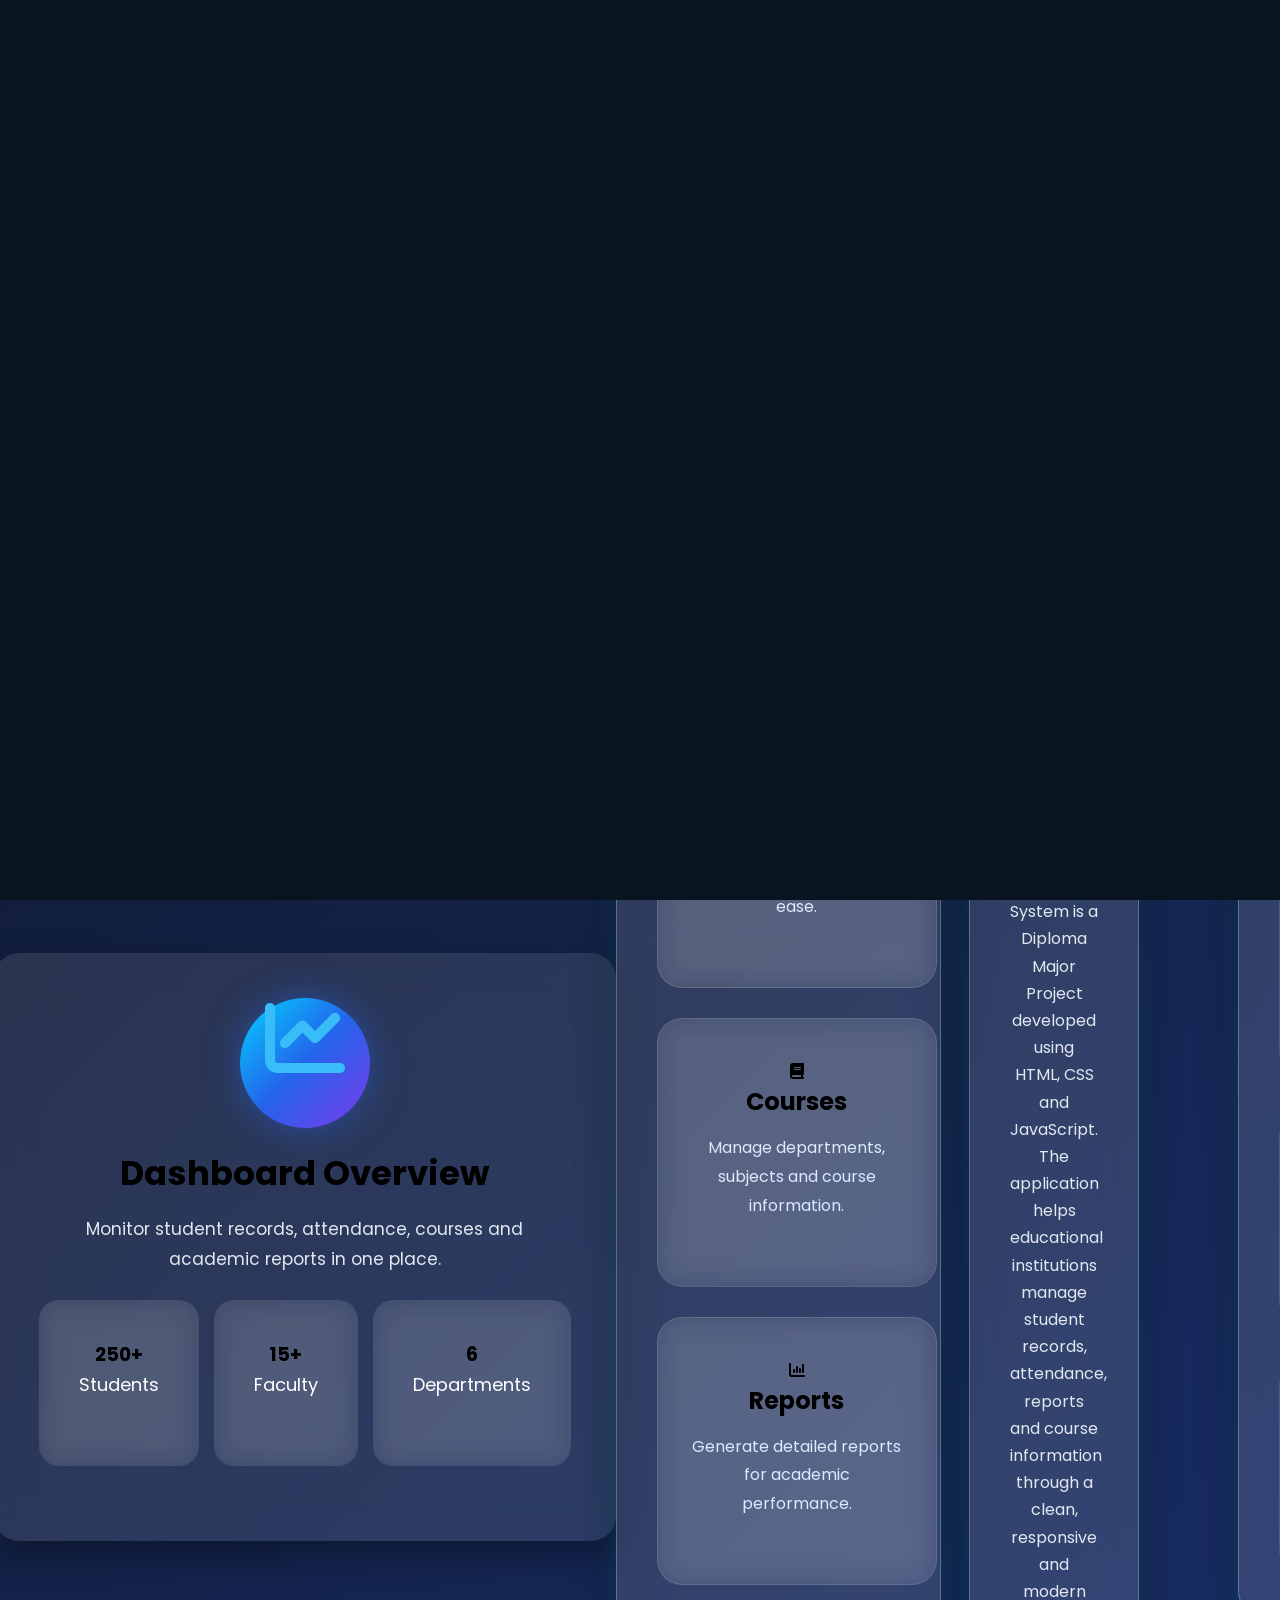
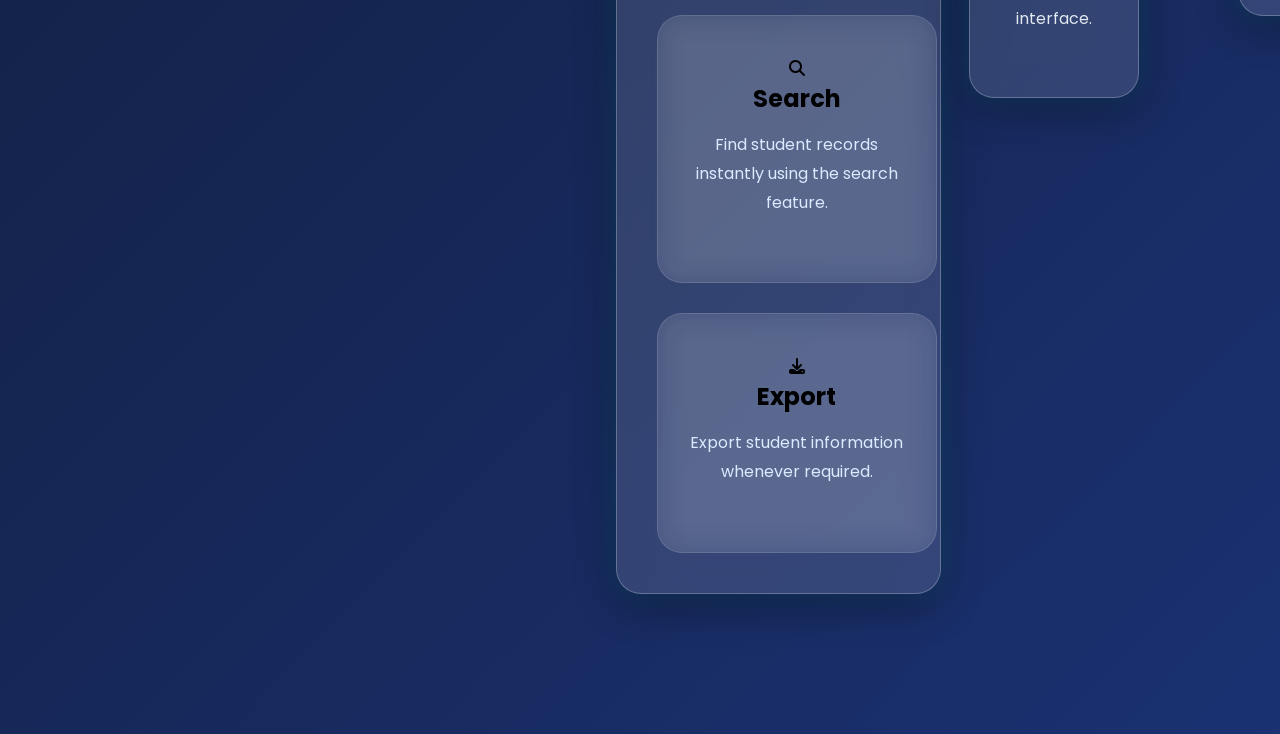
==== index.html @ 8f37cbb7 "Update index.html" ====
<!DOCTYPE html>
<html lang="en">

<head>
    <!-- ================= META ================= -->
    <meta charset="UTF-8">
    <meta name="viewport" content="width=device-width, initial-scale=1.0">

    <title>Student Management System</title>

    <meta name="description"
        content="Modern Student Management System developed for Diploma Major Project.">

    <meta name="keywords"
        content="Student Management System, HTML, CSS, JavaScript">

    <meta name="author"
        content="Project Team">

    <!-- ================= CSS ================= -->
    <link rel="stylesheet" href="css/style.css">
    <link rel="stylesheet" href="css/animations.css">
    <link rel="stylesheet" href="css/responsive.css">

    <!-- ================= GOOGLE FONT ================= -->
    <link rel="preconnect" href="https://fonts.googleapis.com">
    <link rel="preconnect" href="https://fonts.gstatic.com" crossorigin>

    <link href="https://fonts.googleapis.com/css2?family=Poppins:wght@300;400;500;600;700;800&display=swap"
        rel="stylesheet">

    <!-- ================= FONT AWESOME ================= -->
    <link rel="stylesheet"
        href="https://cdnjs.cloudflare.com/ajax/libs/font-awesome/6.6.0/css/all.min.css">
</head>

<body>

    <!-- ================= LOADER ================= -->

    <div class="loader-wrapper">
        <div class="loader"></div>
    </div>

    <!-- ================= HEADER ================= -->

    <header>

        <nav class="navbar">

            <a href="index.html" class="logo">

                <i class="fa-solid fa-graduation-cap"></i>

                <span>StudentMS</span>

            </a>

            <ul class="nav-links">

                <li><a href="#" class="active">Home</a></li>

                <li><a href="#features">Features</a></li>

                <li><a href="#about">About</a></li>

                <li><a href="#team">Team</a></li>

                <li><a href="#contact">Contact</a></li>

            </ul>

            <a href="login.html" class="login-btn">

                <i class="fa-solid fa-right-to-bracket"></i>

                Login

            </a>

        </nav>

    </header>

    <!-- ================= HERO SECTION ================= -->

    <section class="hero">

        <div class="hero-left">

            <span class="badge">

                <i class="fa-solid fa-award"></i>

                Diploma Major Project 2026

            </span>

            <h1>

                Student

                <span>Management</span>

                System

            </h1>

            <p>

                A modern web-based Student Management System developed using
                HTML, CSS and JavaScript. Manage student records,
                attendance, reports, departments and academic data
                through a clean, secure and user-friendly interface.

            </p>

            <div class="hero-buttons">

                <a href="login.html" class="primary-btn">

                    <i class="fa-solid fa-right-to-bracket"></i>

                    Login

                </a>

                <a href="#features" class="secondary-btn">

                    <i class="fa-solid fa-circle-info"></i>

                    Explore

                </a>

            </div>

        </div>

        <div class="hero-right">

            <div class="hero-card">

                <i class="fa-solid fa-chart-line hero-icon"></i>

                <h2>Dashboard Overview</h2>

                <p>

                    Monitor student records, attendance,
                    courses and academic reports in one place.

                </p>

                <div class="stats">

                    <div class="stat-box">

                        <h3>250+</h3>

                        <p>Students</p>

                    </div>

                    <div class="stat-box">

                        <h3>15+</h3>

                        <p>Faculty</p>

                    </div>

                    <div class="stat-box">

                        <h3>6</h3>

                        <p>Departments</p>

                    </div>

                </div>

            </div>

        </div>

    </section>

    <!-- ================= FEATURES ================= -->

    <section id="features" class="features">

        <div class="container">

            <h2 class="section-title">Our Features</h2>

            <p class="section-subtitle">
                Everything you need to efficiently manage students and academic records.
            </p>

            <div class="feature-grid">

                <div class="feature-card">
                    <i class="fa-solid fa-user-graduate"></i>
                    <h3>Student Records</h3>
                    <p>
                        Add, edit, delete and organize student information quickly and securely.
                    </p>
                </div>

                <div class="feature-card">
                    <i class="fa-solid fa-calendar-check"></i>
                    <h3>Attendance</h3>
                    <p>
                        Record and monitor daily student attendance with ease.
                    </p>
                </div>

                <div class="feature-card">
                    <i class="fa-solid fa-book"></i>
                    <h3>Courses</h3>
                    <p>
                        Manage departments, subjects and course information.
                    </p>
                </div>

                <div class="feature-card">
                    <i class="fa-solid fa-chart-column"></i>
                    <h3>Reports</h3>
                    <p>
                        Generate detailed reports for academic performance.
                    </p>
                </div>

                <div class="feature-card">
                    <i class="fa-solid fa-magnifying-glass"></i>
                    <h3>Search</h3>
                    <p>
                        Find student records instantly using the search feature.
                    </p>
                </div>

                <div class="feature-card">
                    <i class="fa-solid fa-download"></i>
                    <h3>Export</h3>
                    <p>
                        Export student information whenever required.
                    </p>
                </div>

            </div>

        </div>

    </section>

    <!-- ================= ABOUT ================= -->

    <section id="about" class="about">

        <div class="container">

            <h2 class="section-title">About Project</h2>

            <p>

                The Student Management System is a Diploma Major Project
                developed using HTML, CSS and JavaScript.

                The application helps educational institutions manage student
                records, attendance, reports and course information through a
                clean, responsive and modern interface.

            </p>

        </div>

    </section>

    <!-- ================= TEAM ================= -->

    <section id="team" class="team">

        <div class="container">

            <h2 class="section-title">Project Team</h2>

            <div class="team-grid">

                <div class="team-card">

                    <i class="fa-solid fa-user"></i>

                    <h3>Member 1</h3>

                    <p>Frontend Developer</p>

                </div>

                <div class="team-card">

                    <i class="fa-solid fa-user"></i>

                    <h3>Member 2</h3>

                    <p>Backend Developer</p>

                </div>

                <div class="team-card">

                    <i class="fa-solid fa-user"></i>

                    <h3>Member 3</h3>

                    <p>UI / Integration</p>

                </div>

            </div>

        </div>

    </section>

    <!-- ================= FOOTER ================= -->

    <footer id="contact">

        <div class="footer-content">

            <h2>

                <i class="fa-solid fa-graduation-cap"></i>

                Student Management System

            </h2>

            <p>

                Designed for Diploma Major Project using HTML, CSS and JavaScript.

            </p>

            <div class="footer-links">

                <a href="#">Home</a>

                <a href="#features">Features</a>

                <a href="#about">About</a>

                <a href="#team">Team</a>

                <a href="login.html">Login</a>

            </div>

            <div class="social-icons">

                <a href="#"><i class="fab fa-facebook-f"></i></a>

                <a href="#"><i class="fab fa-instagram"></i></a>

                <a href="#"><i class="fab fa-linkedin-in"></i></a>

                <a href="#"><i class="fab fa-github"></i></a>

            </div>

            <p class="copyright">

                © 2026 Student Management System | All Rights Reserved

            </p>

        </div>

    </footer>

    <!-- ================= SCROLL TO TOP ================= -->

    <button id="scrollTop" class="scroll-top">

        <i class="fa-solid fa-arrow-up"></i>

    </button>

    <!-- ================= JAVASCRIPT ================= -->

    <script src="js/main.js"></script>

</body>

</html>
---- css/style.css ----
/* Google Font */
@import url('https://fonts.googleapis.com/css2?family=Poppins:wght@300;400;500;600;700&display=swap');

*{
    margin:0;
    padding:0;
    box-sizing:border-box;
    font-family:'Poppins',sans-serif;
}

body{
    display:flex;
    justify-content:center;
    align-items:center;
    min-height:100vh;
    padding:20px;
    background:linear-gradient(135deg,#0f172a,#1e3a8a,#312e81,#0f766e);
    background-size:400% 400%;
    animation:bgMove 15s ease infinite;
}

.container{
    width:100%;
    max-width:520px;
    padding:40px;
    border-radius:25px;

    background:rgba(255,255,255,0.12);
    backdrop-filter:blur(18px);
    -webkit-backdrop-filter:blur(18px);

    border:1px solid rgba(255,255,255,0.25);

    box-shadow:
    0 10px 40px rgba(0,0,0,.4),
    0 0 25px rgba(0,255,255,.15);

    animation:fadeUp .8s ease;
}

h1{
    font-size:38px;
    text-align:center;
    margin-bottom:15px;
    color:white;
    font-weight:700;
    letter-spacing:1px;
}

p{
    text-align:center;
    color:#e2e8f0;
    margin-bottom:25px;
    line-height:1.7;
}

label{
    display:block;
    margin-bottom:8px;
    color:white;
    font-weight:600;
}

input{
    width:100%;
    padding:14px 16px;
    border:none;
    outline:none;
    border-radius:12px;
    margin-bottom:20px;
    background:rgba(255,255,255,.15);
    color:white;
    font-size:16px;
    transition:.3s;
}

input::placeholder{
    color:#d1d5db;
}

input:focus{
    background:rgba(255,255,255,.22);
    box-shadow:0 0 15px #38bdf8;
}

button{
    width:100%;
    padding:15px;
    border:none;
    border-radius:12px;
    cursor:pointer;
    font-size:18px;
    font-weight:600;

    color:white;

    background:linear-gradient(135deg,#06b6d4,#3b82f6,#8b5cf6);

    transition:.35s;
}

button:hover{
    transform:translateY(-4px) scale(1.02);
    box-shadow:
    0 12px 30px rgba(59,130,246,.45),
    0 0 20px #60a5fa;
}

button:active{
    transform:scale(.97);
}

@keyframes fadeUp{
    from{
        opacity:0;
        transform:translateY(30px);
    }
    to{
        opacity:1;
        transform:translateY(0);
    }
}

@keyframes bgMove{
    0%{
        background-position:0% 50%;
    }
    50%{
        background-position:100% 50%;
    }
    100%{
        background-position:0% 50%;
    }
}

@media(max-width:600px){

.container{
    padding:30px;
}

h1{
    font-size:30px;
}

button{
    font-size:16px;
}

}



.profile-card{
    text-align:center;
}

.profile-image{
    width:120px;
    height:120px;
    margin:auto;
    border-radius:50%;
    display:flex;
    justify-content:center;
    align-items:center;
    background:linear-gradient(135deg,#00c6ff,#0072ff);
    font-size:55px;
    color:white;
    margin-bottom:25px;
    box-shadow:0 0 35px rgba(0,114,255,.4);
}

.info-box{
    margin-top:20px;
}

.info{
    display:flex;
    justify-content:space-between;
    align-items:center;
    padding:18px;
    margin:15px 0;
    border-radius:15px;
    background:rgba(255,255,255,.12);
    backdrop-filter:blur(10px);
}

.info i{
    color:#38bdf8;
    font-size:20px;
}

.info span{
    flex:1;
    text-align:left;
    margin-left:15px;
    color:white;
}

.info strong{
    color:#ffffff;
}





.login-logo{
    width:110px;
    height:110px;
    margin:auto;
    margin-bottom:25px;
    border-radius:50%;
    display:flex;
    justify-content:center;
    align-items:center;
    background:linear-gradient(135deg,#06b6d4,#2563eb,#7c3aed);
    color:white;
    font-size:50px;
    box-shadow:0 0 30px rgba(37,99,235,.5);
    animation:float 3s ease-in-out infinite;
}

.subtitle{
    color:#dbeafe;
    text-align:center;
    margin-bottom:30px;
    font-size:17px;
}

label i{
    color:#38bdf8;
    margin-right:8px;
}

@keyframes float{

0%{
transform:translateY(0px);
}

50%{
transform:translateY(-10px);
}

100%{
transform:translateY(0px);
}

}





.form-card{
animation:fadeUp .8s ease;
}

.student-icon{
width:110px;
height:110px;
margin:auto;
margin-bottom:20px;
border-radius:50%;
display:flex;
justify-content:center;
align-items:center;
font-size:50px;
color:white;
background:linear-gradient(135deg,#10b981,#3b82f6,#8b5cf6);
box-shadow:0 0 30px rgba(16,185,129,.45);
animation:float 3s ease-in-out infinite;
}

.form-card label{
display:block;
margin-top:15px;
margin-bottom:8px;
font-weight:600;
color:white;
}

.form-card label i{
color:#38bdf8;
margin-right:8px;
}

.form-card button{
margin-top:20px;
}

.form-card input{
margin-bottom:10px;
}





.hero{
text-align:center;
animation:fadeUp .8s ease;
}

.hero-icon{
width:130px;
height:130px;
margin:auto;
margin-bottom:25px;
border-radius:50%;
display:flex;
justify-content:center;
align-items:center;
font-size:60px;
color:white;
background:linear-gradient(135deg,#00d4ff,#2563eb,#7c3aed);
box-shadow:0 0 35px rgba(37,99,235,.5);
animation:float 3s ease-in-out infinite;
}

.subtitle{
font-size:20px;
color:#cbd5e1;
margin-bottom:15px;
font-weight:600;
}

.description{
color:#e2e8f0;
line-height:1.8;
margin-bottom:30px;
}

.stats{
display:grid;
grid-template-columns:repeat(3,1fr);
gap:15px;
margin-bottom:30px;
}

.card{
background:rgba(255,255,255,.12);
backdrop-filter:blur(12px);
border-radius:18px;
padding:20px;
transition:.4s;
}

.card:hover{
transform:translateY(-8px);
box-shadow:0 10px 25px rgba(0,0,0,.35);
}

.card h2{
color:#38bdf8;
font-size:30px;
margin-bottom:10px;
}

.card p{
color:white;
font-size:15px;
margin:0;
}

.start-btn{
width:100%;
font-size:20px;
padding:16px;
}

@media(max-width:650px){

.stats{
grid-template-columns:1fr;
}

}




.dashboard-header{
text-align:center;
margin-bottom:30px;
}

.dashboard-icon{
width:110px;
height:110px;
margin:auto;
border-radius:50%;
display:flex;
justify-content:center;
align-items:center;
font-size:50px;
color:white;
background:linear-gradient(135deg,#0ea5e9,#2563eb,#8b5cf6);
box-shadow:0 0 30px rgba(37,99,235,.5);
animation:float 3s ease-in-out infinite;
margin-bottom:20px;
}

.action-bar{
display:flex;
flex-wrap:wrap;
gap:15px;
justify-content:center;
margin-bottom:30px;
}

.action-bar input{
flex:1;
min-width:220px;
}

.table-card{
overflow:auto;
border-radius:20px;
background:rgba(255,255,255,.12);
backdrop-filter:blur(15px);
padding:20px;
}

table{
width:100%;
border-collapse:collapse;
color:white;
}

th{
background:rgba(255,255,255,.15);
padding:18px;
font-size:18px;
}

td{
padding:15px;
text-align:center;
border-bottom:1px solid rgba(255,255,255,.15);
}

tr:hover{
background:rgba(255,255,255,.08);
transition:.3s;
}

.action-bar button{
min-width:160px;
}

.action-bar a{
text-decoration:none;
}

@media(max-width:700px){

.action-bar{
flex-direction:column;
}

.action-bar button{
width:100%;
}

}

/* ===========================================================
   PREMIUM LANDING PAGE
   =========================================================== */

header{
position:fixed;
top:20px;
left:0;
width:100%;
z-index:1000;
}

.navbar{

width:90%;
max-width:1400px;

margin:auto;

display:flex;

justify-content:space-between;

align-items:center;

padding:18px 35px;

background:rgba(255,255,255,.08);

backdrop-filter:blur(18px);

border-radius:20px;

border:1px solid rgba(255,255,255,.15);

box-shadow:0 15px 35px rgba(0,0,0,.30);

}

.logo{

display:flex;

align-items:center;

gap:12px;

font-size:28px;

font-weight:700;

color:white;

}

.logo i{

color:#38bdf8;

font-size:34px;

}

.nav-links{

display:flex;

gap:35px;

}

.nav-links a{

font-size:17px;

font-weight:500;

transition:.3s;

color:#e2e8f0;

}

.nav-links a:hover{

color:#38bdf8;

}

.login-btn{

padding:13px 28px;

border-radius:12px;

background:linear-gradient(135deg,#2563eb,#06b6d4);

font-weight:600;

color:white;

transition:.35s;

}

.login-btn:hover{

transform:translateY(-4px);

box-shadow:0 10px 30px rgba(37,99,235,.45);

}

.hero{

width:90%;

max-width:1400px;

margin:auto;

padding-top:160px;

display:grid;

grid-template-columns:1fr 1fr;

gap:60px;

align-items:center;

min-height:100vh;

text-align:left;

}

.hero-left h1{

font-size:72px;

line-height:1.1;

margin:25px 0;

}

.hero-left span{

color:#38bdf8;

}

.hero-left p{

font-size:18px;

line-height:1.8;

margin-bottom:30px;

color:#dbeafe;

}

.badge{

display:inline-flex;

align-items:center;

gap:10px;

padding:12px 22px;

border-radius:50px;

background:rgba(255,255,255,.12);

color:#38bdf8;

margin-bottom:20px;

}

.hero-buttons{

display:flex;

gap:20px;

margin-top:30px;

}

.primary-btn{

padding:15px 35px;

border-radius:14px;

background:linear-gradient(135deg,#2563eb,#06b6d4);

color:white;

font-weight:600;

transition:.35s;

}

.primary-btn:hover{

transform:translateY(-5px);

box-shadow:0 15px 35px rgba(37,99,235,.45);

}

.secondary-btn{

padding:15px 35px;

border-radius:14px;

border:2px solid rgba(255,255,255,.25);

color:white;

transition:.35s;

}

.secondary-btn:hover{

background:rgba(255,255,255,.12);

}

.hero-card{

padding:45px;

border-radius:25px;

background:rgba(255,255,255,.10);

backdrop-filter:blur(18px);

text-align:center;

box-shadow:0 15px 35px rgba(0,0,0,.35);

}

.hero-card i{

font-size:80px;

margin-bottom:20px;

color:#38bdf8;

}

.hero-card h2{

font-size:34px;

margin-bottom:15px;

}

.hero-card p{

font-size:17px;

line-height:1.8;

}

/*==================================================
                FEATURES SECTION
==================================================*/

.features{

    width:90%;
    max-width:1400px;
    margin:120px auto;

}

.section-title{

    text-align:center;
    margin-bottom:70px;

}

.section-title h2{

    font-size:48px;
    color:#ffffff;
    margin-bottom:15px;

}

.section-title p{

    color:#cbd5e1;
    font-size:18px;

}

.feature-grid{

    display:grid;
    grid-template-columns:repeat(auto-fit,minmax(280px,1fr));
    gap:30px;

}

.feature-card{

    background:rgba(255,255,255,.08);

    backdrop-filter:blur(15px);

    border:1px solid rgba(255,255,255,.12);

    border-radius:25px;

    padding:40px 30px;

    text-align:center;

    transition:.4s;

}

.feature-card:hover{

    transform:translateY(-12px);

    box-shadow:0 20px 45px rgba(0,0,0,.35);

}

.feature-icon{

    width:90px;
    height:90px;

    margin:auto;

    border-radius:50%;

    display:flex;

    justify-content:center;

    align-items:center;

    font-size:35px;

    color:white;

    background:linear-gradient(135deg,#2563eb,#06b6d4);

    margin-bottom:25px;

}

.feature-card h3{

    font-size:24px;

    margin-bottom:15px;

}

.feature-card p{

    color:#dbeafe;

    line-height:1.8;

}

/*==================================================
                STATISTICS
==================================================*/

.statistics{

    width:90%;
    max-width:1300px;

    margin:120px auto;

    display:grid;

    grid-template-columns:repeat(4,1fr);

    gap:30px;

}

.stat-box{

    background:rgba(255,255,255,.08);

    backdrop-filter:blur(15px);

    border-radius:20px;

    padding:40px;

    text-align:center;

    transition:.35s;

}

.stat-box:hover{

    transform:translateY(-8px);

}

.stat-box h2{

    font-size:52px;

    color:#38bdf8;

    margin-bottom:10px;

}

.stat-box p{

    font-size:18px;

    color:white;

}

/*==================================================
                    ABOUT
==================================================*/

.about{

    width:90%;
    max-width:1400px;

    margin:120px auto;

    display:grid;

    grid-template-columns:1fr 1fr;

    gap:70px;

    align-items:center;

}

.about img{

    width:100%;

    border-radius:25px;

    box-shadow:0 20px 45px rgba(0,0,0,.35);

}

.about-right h2{

    font-size:48px;

    margin-bottom:20px;

}

.about-right span{

    color:#38bdf8;

}

.about-right p{

    line-height:2;

    margin-bottom:35px;

}

.about-list{

    display:grid;

    grid-template-columns:repeat(2,1fr);

    gap:20px;

}

.about-list div{

    background:rgba(255,255,255,.08);

    padding:18px;

    border-radius:15px;

}

.about-list i{

    color:#38bdf8;

    margin-right:10px;

}

/*==================================================
                TECHNOLOGY SECTION
==================================================*/

.technology{

    width:90%;
    max-width:1400px;
    margin:120px auto;

}

.technology-grid{

    display:grid;
    grid-template-columns:repeat(auto-fit,minmax(250px,1fr));
    gap:30px;

}

.tech-card{

    padding:40px 30px;

    text-align:center;

    border-radius:25px;

    background:rgba(255,255,255,.08);

    backdrop-filter:blur(18px);

    border:1px solid rgba(255,255,255,.12);

    transition:.4s;

}

.tech-card:hover{

    transform:translateY(-10px);

    box-shadow:0 20px 40px rgba(0,0,0,.35);

}

.tech-card i{

    font-size:60px;

    color:#38bdf8;

    margin-bottom:25px;

}

.tech-card h3{

    font-size:26px;

    margin-bottom:15px;

}

.tech-card p{

    color:#dbeafe;

}

/*==================================================
                TEAM SECTION
==================================================*/

.team{

    width:90%;

    max-width:1400px;

    margin:120px auto;

}

.team-grid{

    display:grid;

    grid-template-columns:repeat(auto-fit,minmax(300px,1fr));

    gap:35px;

}

.team-card{

    padding:40px;

    text-align:center;

    border-radius:25px;

    background:rgba(255,255,255,.08);

    backdrop-filter:blur(18px);

    transition:.4s;

}

.team-card:hover{

    transform:translateY(-12px);

    box-shadow:0 20px 40px rgba(0,0,0,.35);

}

.member-image{

    width:120px;

    height:120px;

    margin:auto;

    margin-bottom:25px;

    border-radius:50%;

    display:flex;

    justify-content:center;

    align-items:center;

    font-size:50px;

    color:white;

    background:linear-gradient(135deg,#2563eb,#06b6d4);

}

.team-card h3{

    font-size:28px;

    margin-bottom:10px;

}

.team-card h4{

    color:#38bdf8;

    margin-bottom:20px;

}

.team-card p{

    line-height:2;

}

/*==================================================
                PROJECT INFO
==================================================*/

.project-info{

    width:90%;

    max-width:1400px;

    margin:120px auto;

}

.project-card{

    display:grid;

    grid-template-columns:repeat(4,1fr);

    gap:30px;

}

.project-card div{

    background:rgba(255,255,255,.08);

    backdrop-filter:blur(18px);

    border-radius:20px;

    padding:35px;

    text-align:center;

    transition:.35s;

}

.project-card div:hover{

    transform:translateY(-8px);

}

.project-card i{

    font-size:45px;

    color:#38bdf8;

    margin-bottom:20px;

}

.project-card h3{

    font-size:22px;

}

/*==================================================
                FAQ
==================================================*/

.faq{

    width:90%;

    max-width:1400px;

    margin:120px auto;

}

.faq-container{

    display:grid;

    gap:25px;

}

.faq-card{

    display:flex;

    gap:25px;

    align-items:flex-start;

    padding:30px;

    border-radius:20px;

    background:rgba(255,255,255,.08);

    backdrop-filter:blur(18px);

}

.faq-card i{

    font-size:30px;

    color:#38bdf8;

    margin-top:5px;

}

.faq-card h3{

    margin-bottom:10px;

}

.faq-card p{

    text-align:left;

    margin:0;

}

/*==================================================
                CONTACT SECTION
==================================================*/

.contact{

    width:90%;
    max-width:1400px;
    margin:120px auto;

}

.contact-grid{

    display:grid;
    grid-template-columns:repeat(auto-fit,minmax(280px,1fr));
    gap:30px;

}

.contact-card{

    text-align:center;

    padding:45px 30px;

    border-radius:25px;

    background:rgba(255,255,255,.08);

    backdrop-filter:blur(18px);

    border:1px solid rgba(255,255,255,.12);

    transition:.4s;

}

.contact-card:hover{

    transform:translateY(-10px);

    box-shadow:0 20px 40px rgba(0,0,0,.35);

}

.contact-card i{

    font-size:50px;

    color:#38bdf8;

    margin-bottom:20px;

}

.contact-card h3{

    margin-bottom:15px;

    font-size:24px;

}

.contact-card p{

    color:#dbeafe;

}

/*==================================================
                    CTA
==================================================*/

.cta{

    width:90%;

    max-width:1200px;

    margin:120px auto;

    padding:70px;

    border-radius:30px;

    text-align:center;

    background:linear-gradient(135deg,#2563eb,#06b6d4);

    box-shadow:0 20px 45px rgba(37,99,235,.35);

}

.cta h2{

    font-size:50px;

    margin-bottom:20px;

}

.cta p{

    font-size:20px;

    margin-bottom:35px;

}

.cta .primary-btn{

    background:white;

    color:#2563eb;

    font-weight:700;

}

/*==================================================
                    FOOTER
==================================================*/

footer{

    margin-top:120px;

    padding:70px 0 20px;

    background:rgba(255,255,255,.05);

    backdrop-filter:blur(18px);

    border-top:1px solid rgba(255,255,255,.12);

}

.footer-container{

    width:90%;

    max-width:1400px;

    margin:auto;

    display:grid;

    grid-template-columns:repeat(auto-fit,minmax(250px,1fr));

    gap:50px;

}

.footer-column h2,
.footer-column h3{

    margin-bottom:25px;

}

.footer-column p{

    text-align:left;

    color:#cbd5e1;

    line-height:2;

}

.footer-column ul{

    padding:0;

}

.footer-column li{

    margin:15px 0;

    color:#dbeafe;

}

.footer-column li a{

    transition:.3s;

}

.footer-column li a:hover{

    color:#38bdf8;

}

.social-icons{

    display:flex;

    gap:20px;

    margin-top:25px;

}

.social-icons a{

    width:50px;

    height:50px;

    border-radius:50%;

    display:flex;

    justify-content:center;

    align-items:center;

    background:rgba(255,255,255,.08);

    transition:.35s;

}

.social-icons a:hover{

    background:#2563eb;

    transform:translateY(-5px);

}

.social-icons i{

    font-size:22px;

}

.copyright{

    margin-top:60px;

    text-align:center;

    color:#94a3b8;

    padding-top:30px;

    border-top:1px solid rgba(255,255,255,.08);

}

/*==================================================
            SCROLL TO TOP
==================================================*/

.scroll-top{

    position:fixed;

    right:30px;

    bottom:30px;

    width:55px;

    height:55px;

    border:none;

    border-radius:50%;

    background:#2563eb;

    color:white;

    font-size:20px;

    cursor:pointer;

    opacity:0;

    visibility:hidden;

    transition:.35s;

    z-index:999;

}

.scroll-top.show{

    opacity:1;

    visibility:visible;

}

.scroll-top:hover{

    transform:translateY(-5px);

    box-shadow:0 15px 30px rgba(37,99,235,.4);

}

/*==================================================
                LOADER
==================================================*/

.loader-wrapper{

    position:fixed;

    inset:0;

    background:#081420;

    display:flex;

    justify-content:center;

    align-items:center;

    z-index:9999;

}

.loader{

    display:flex;

    gap:15px;

}

.loader-circle{

    width:18px;

    height:18px;

    border-radius:50%;

    background:#38bdf8;

}

/*==================================================
            FLOATING ICONS
==================================================*/

.floating-icons{

    position:fixed;

    inset:0;

    pointer-events:none;

    overflow:hidden;

    z-index:-1;

}

.floating-icon{

    position:absolute;

    font-size:28px;

    color:rgba(255,255,255,.08);

    animation:floatIcon 15s linear infinite;

}

.floating-icon:nth-child(1){

    top:15%;
    left:8%;
    animation-duration:18s;

}

.floating-icon:nth-child(2){

    top:70%;
    left:15%;
    animation-duration:20s;

}

.floating-icon:nth-child(3){

    top:30%;
    right:10%;
    animation-duration:22s;

}

.floating-icon:nth-child(4){

    bottom:18%;
    right:18%;
    animation-duration:17s;

}

.floating-icon:nth-child(5){

    top:55%;
    left:50%;
    animation-duration:25s;

}

/*==================================================
            DECORATIVE SHAPES
==================================================*/

.shape{

    position:fixed;

    border-radius:50%;

    filter:blur(100px);

    z-index:-2;

}

.shape-1{

    width:220px;
    height:220px;

    background:#2563eb;

    top:10%;
    left:-100px;

    opacity:.18;

}

.shape-2{

    width:280px;
    height:280px;

    background:#06b6d4;

    bottom:0;
    right:-120px;

    opacity:.18;

}

.shape-3{

    width:180px;
    height:180px;

    background:#7c3aed;

    top:60%;
    left:40%;

    opacity:.15;

}

.shape-4{

    width:150px;
    height:150px;

    background:#38bdf8;

    top:25%;
    right:30%;

    opacity:.12;

}

/*==================================================
            PREMIUM EFFECTS
==================================================*/

.glass{

    background:rgba(255,255,255,.08);

    backdrop-filter:blur(20px);

    border:1px solid rgba(255,255,255,.12);

}

.shadow{

    box-shadow:0 15px 40px rgba(0,0,0,.35);

}

.radius{

    border-radius:25px;

}

.text-gradient{

    background:linear-gradient(135deg,#38bdf8,#2563eb);

    -webkit-background-clip:text;

    -webkit-text-fill-color:transparent;

}

.blur{

    backdrop-filter:blur(20px);

}

/*==================================================
            COMMON HOVER
==================================================*/

.feature-card,
.tech-card,
.team-card,
.contact-card,
.stat-box,
.project-card div{

    transition:all .35s ease;

}

.feature-card:hover,
.tech-card:hover,
.team-card:hover,
.contact-card:hover,
.stat-box:hover,
.project-card div:hover{

    transform:translateY(-10px) scale(1.02);

}

/*==================================================
                SPACING
==================================================*/

section{

    position:relative;

}

.container{

    width:90%;

    max-width:1400px;

    margin:auto;

}

/*==================================================
                TEXT COLORS
==================================================*/

.text-primary{

    color:#38bdf8;

}

.text-secondary{

    color:#cbd5e1;

}

.text-white{

    color:#fff;

}

/*==================================================
                BUTTON UTILITIES
==================================================*/

.btn{

    display:inline-flex;

    align-items:center;

    justify-content:center;

    gap:10px;

    padding:15px 30px;

    border-radius:12px;

    font-weight:600;

    transition:.35s;

}

.btn:hover{

    transform:translateY(-4px);

}

.btn-primary{

    background:linear-gradient(135deg,#2563eb,#06b6d4);

    color:white;

}

.btn-outline{

    border:2px solid rgba(255,255,255,.15);

    color:white;

}

.btn-outline:hover{

    background:rgba(255,255,255,.10);

}

<script src="js/auth.js"></script>
<script src="js/script.js"></script>
/*==================================================
            END OF MAIN STYLESHEET
==================================================*/
---- css/animations.css ----
/*==================================================
        STUDENT MANAGEMENT SYSTEM
        ANIMATIONS
==================================================*/

/*=========================
        Fade In
=========================*/

@keyframes fadeIn{

    from{

        opacity:0;

    }

    to{

        opacity:1;

    }

}

.fade-in{

    animation:fadeIn 1s ease forwards;

}

/*=========================
        Fade Up
=========================*/

@keyframes fadeUp{

    from{

        opacity:0;

        transform:translateY(50px);

    }

    to{

        opacity:1;

        transform:translateY(0);

    }

}

.fade-up{

    animation:fadeUp .9s ease forwards;

}

/*=========================
        Fade Down
=========================*/

@keyframes fadeDown{

    from{

        opacity:0;

        transform:translateY(-50px);

    }

    to{

        opacity:1;

        transform:translateY(0);

    }

}

.fade-down{

    animation:fadeDown .9s ease forwards;

}

/*=========================
        Fade Left
=========================*/

@keyframes fadeLeft{

    from{

        opacity:0;

        transform:translateX(-80px);

    }

    to{

        opacity:1;

        transform:translateX(0);

    }

}

.fade-left{

    animation:fadeLeft 1s ease forwards;

}

/*=========================
        Fade Right
=========================*/

@keyframes fadeRight{

    from{

        opacity:0;

        transform:translateX(80px);

    }

    to{

        opacity:1;

        transform:translateX(0);

    }

}

.fade-right{

    animation:fadeRight 1s ease forwards;

}

/*=========================
        Floating
=========================*/

@keyframes floating{

    0%{

        transform:translateY(0px);

    }

    50%{

        transform:translateY(-15px);

    }

    100%{

        transform:translateY(0px);

    }

}

.floating{

    animation:floating 4s ease-in-out infinite;

}

/*=========================
        Pulse
=========================*/

@keyframes pulse{

    0%{

        transform:scale(1);

    }

    50%{

        transform:scale(1.08);

    }

    100%{

        transform:scale(1);

    }

}

.pulse{

    animation:pulse 2.5s infinite;

}

/*=========================
        Rotate
=========================*/

@keyframes rotate{

    from{

        transform:rotate(0deg);

    }

    to{

        transform:rotate(360deg);

    }

}

.rotate{

    animation:rotate 12s linear infinite;

}

/*=========================
        Glow
=========================*/

@keyframes glow{

    0%{

        box-shadow:0 0 0 rgba(56,189,248,.3);

    }

    50%{

        box-shadow:0 0 25px rgba(56,189,248,.8);

    }

    100%{

        box-shadow:0 0 0 rgba(56,189,248,.3);

    }

}

.glow{

    animation:glow 2.5s infinite;

}

/*=========================
        Floating Icons
=========================*/

@keyframes floatIcon{

    0%{

        transform:translateY(0) rotate(0deg);

    }

    50%{

        transform:translateY(-25px) rotate(180deg);

    }

    100%{

        transform:translateY(0) rotate(360deg);

    }

}

/*=========================
        Background
=========================*/

@keyframes gradientMove{

    0%{

        background-position:0% 50%;

    }

    50%{

        background-position:100% 50%;

    }

    100%{

        background-position:0% 50%;

    }

}

/*=========================
        Hero Image
=========================*/

@keyframes heroFloat{

    0%{

        transform:translateY(0);

    }

    50%{

        transform:translateY(-20px);

    }

    100%{

        transform:translateY(0);

    }

}

/*=========================
        Card Hover
=========================*/

.card-hover{

    transition:.35s;

}

.card-hover:hover{

    transform:translateY(-12px);

}

/*=========================
        Button Hover
=========================*/

.button-hover{

    transition:.35s;

}

.button-hover:hover{

    transform:translateY(-5px);

}

/*=========================
        Loader
=========================*/

.loader-circle{

    animation:loader .8s infinite alternate;

}

.loader-circle:nth-child(2){

    animation-delay:.2s;

}

.loader-circle:nth-child(3){

    animation-delay:.4s;

}

@keyframes loader{

    from{

        transform:translateY(0);

        opacity:.4;

    }

    to{

        transform:translateY(-18px);

        opacity:1;

    }

}

/*=========================
        Scroll Animation
=========================*/

.reveal{

    opacity:0;

    transform:translateY(60px);

    transition:all .8s ease;

}

.reveal.active{

    opacity:1;

    transform:translateY(0);

}
---- css/responsive.css ----
/*==================================================
            RESPONSIVE DESIGN
            Student Management System
==================================================*/

/*========== Large Screens ==========*/

@media (max-width:1400px){

.hero,
.about{

    width:95%;

}

.navbar{

    width:95%;

}

}

/*========== Laptop ==========*/

@media (max-width:1200px){

.hero{

    grid-template-columns:1fr;

    text-align:center;

    padding-top:180px;

}

.hero-buttons{

    justify-content:center;

}

.hero-left h1{

    font-size:58px;

}

.about{

    grid-template-columns:1fr;

    text-align:center;

}

.about-list{

    grid-template-columns:1fr 1fr;

}

.statistics{

    grid-template-columns:repeat(2,1fr);

}

.project-card{

    grid-template-columns:repeat(2,1fr);

}

}

/*========== Tablet ==========*/

@media (max-width:992px){

.navbar{

    flex-direction:column;

    gap:20px;

    padding:25px;

}

.nav-links{

    flex-wrap:wrap;

    justify-content:center;

    gap:20px;

}

.hero{

    gap:50px;

}

.hero-left h1{

    font-size:50px;

}

.section-title h2{

    font-size:38px;

}

.cta h2{

    font-size:38px;

}

.team-grid,
.feature-grid,
.technology-grid,
.contact-grid{

    grid-template-columns:1fr;

}

.footer-container{

    grid-template-columns:repeat(2,1fr);

}

}

/*========== Mobile ==========*/

@media (max-width:768px){

.hero{

    padding-top:220px;

}

.hero-left h1{

    font-size:42px;

}

.hero-left p{

    font-size:16px;

}

.hero-buttons{

    flex-direction:column;

}

.primary-btn,
.secondary-btn{

    width:100%;

    text-align:center;

}

.statistics{

    grid-template-columns:1fr;

}

.about-list{

    grid-template-columns:1fr;

}

.project-card{

    grid-template-columns:1fr;

}

.cta{

    padding:50px 30px;

}

.cta h2{

    font-size:32px;

}

.cta p{

    font-size:17px;

}

.footer-container{

    grid-template-columns:1fr;

    text-align:center;

}

.footer-column p{

    text-align:center;

}

.social-icons{

    justify-content:center;

}

}

/*========== Small Mobile ==========*/

@media (max-width:480px){

.navbar{

    border-radius:15px;

    padding:20px;

}

.logo{

    font-size:22px;

}

.hero-left h1{

    font-size:34px;

}

.section-title h2{

    font-size:30px;

}

.hero-card{

    padding:30px;

}

.feature-card,
.team-card,
.tech-card,
.contact-card{

    padding:30px 20px;

}

.scroll-top{

    right:20px;

    bottom:20px;

    width:48px;

    height:48px;

}

}

/*========== Ultra Small ==========*/

@media (max-width:360px){

.hero-left h1{

    font-size:28px;

}

.nav-links{

    flex-direction:column;

}

.login-btn{

    width:100%;

    text-align:center;

}

}
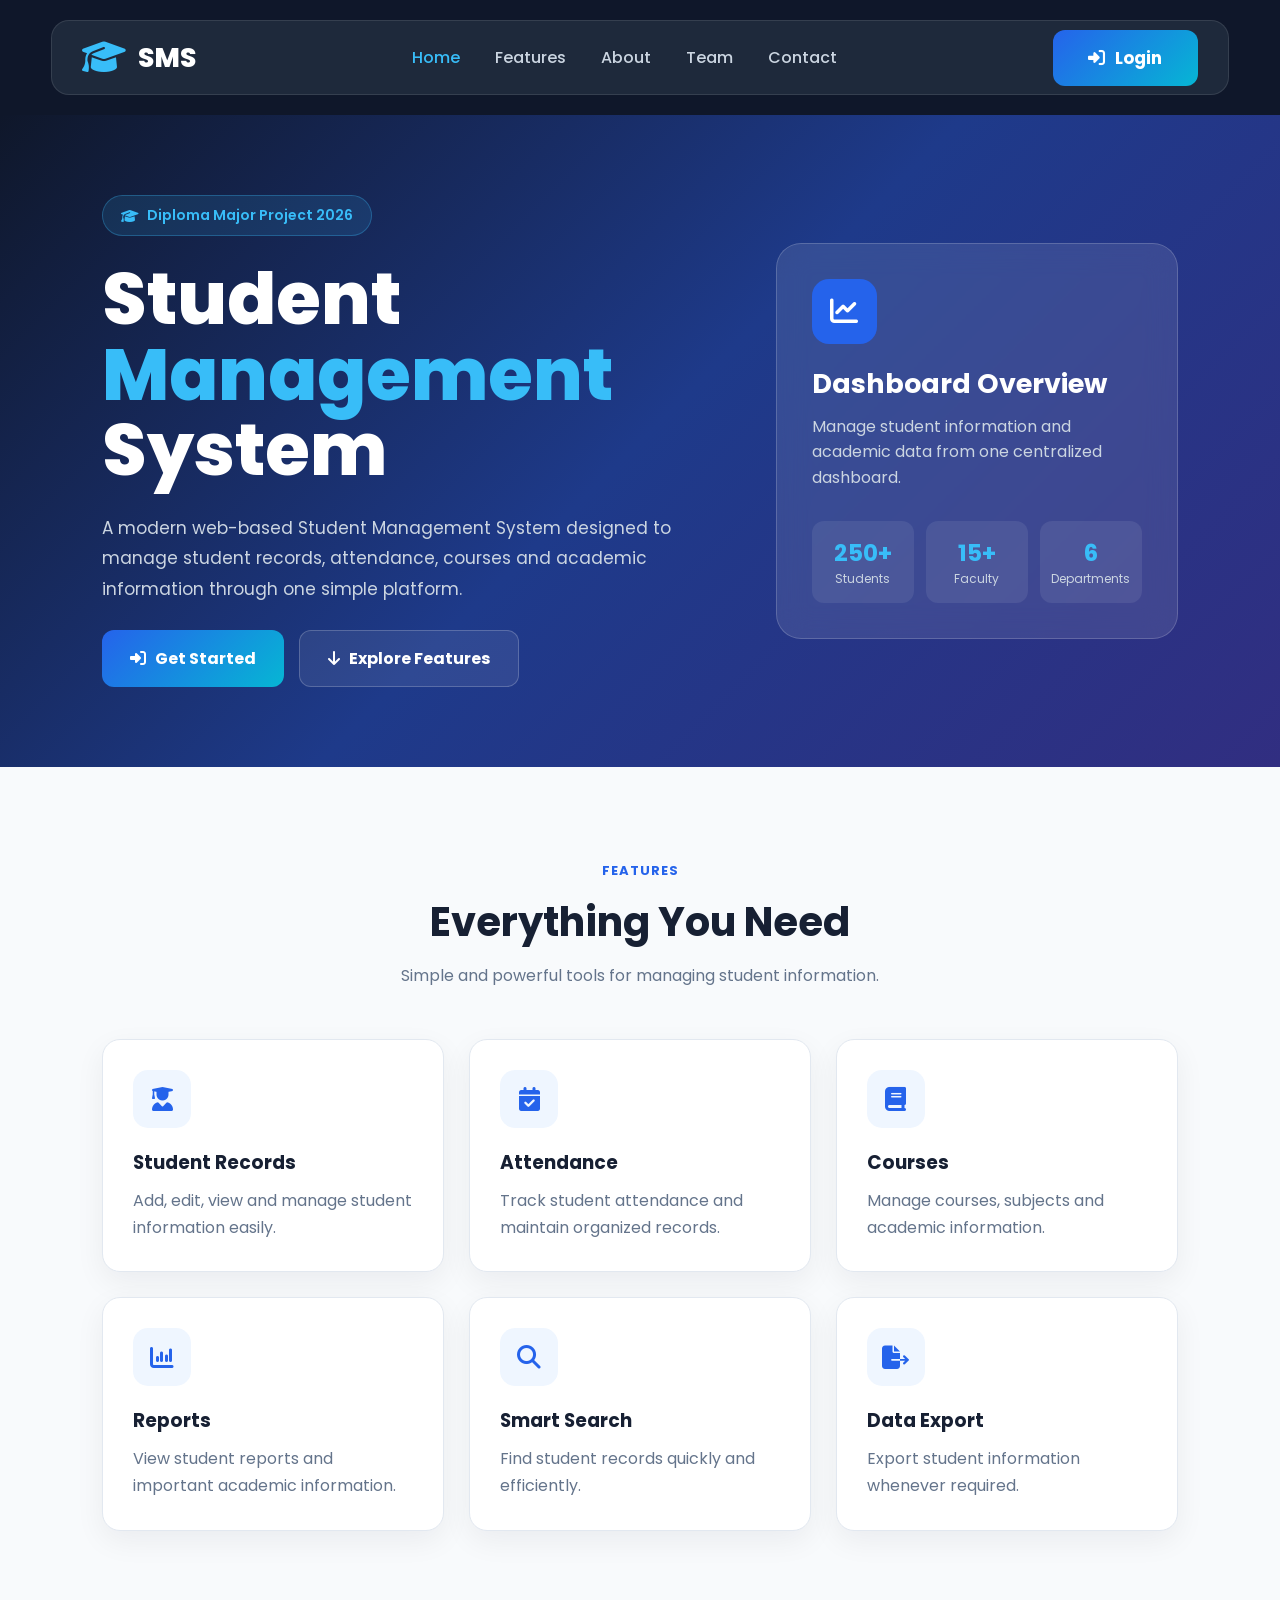
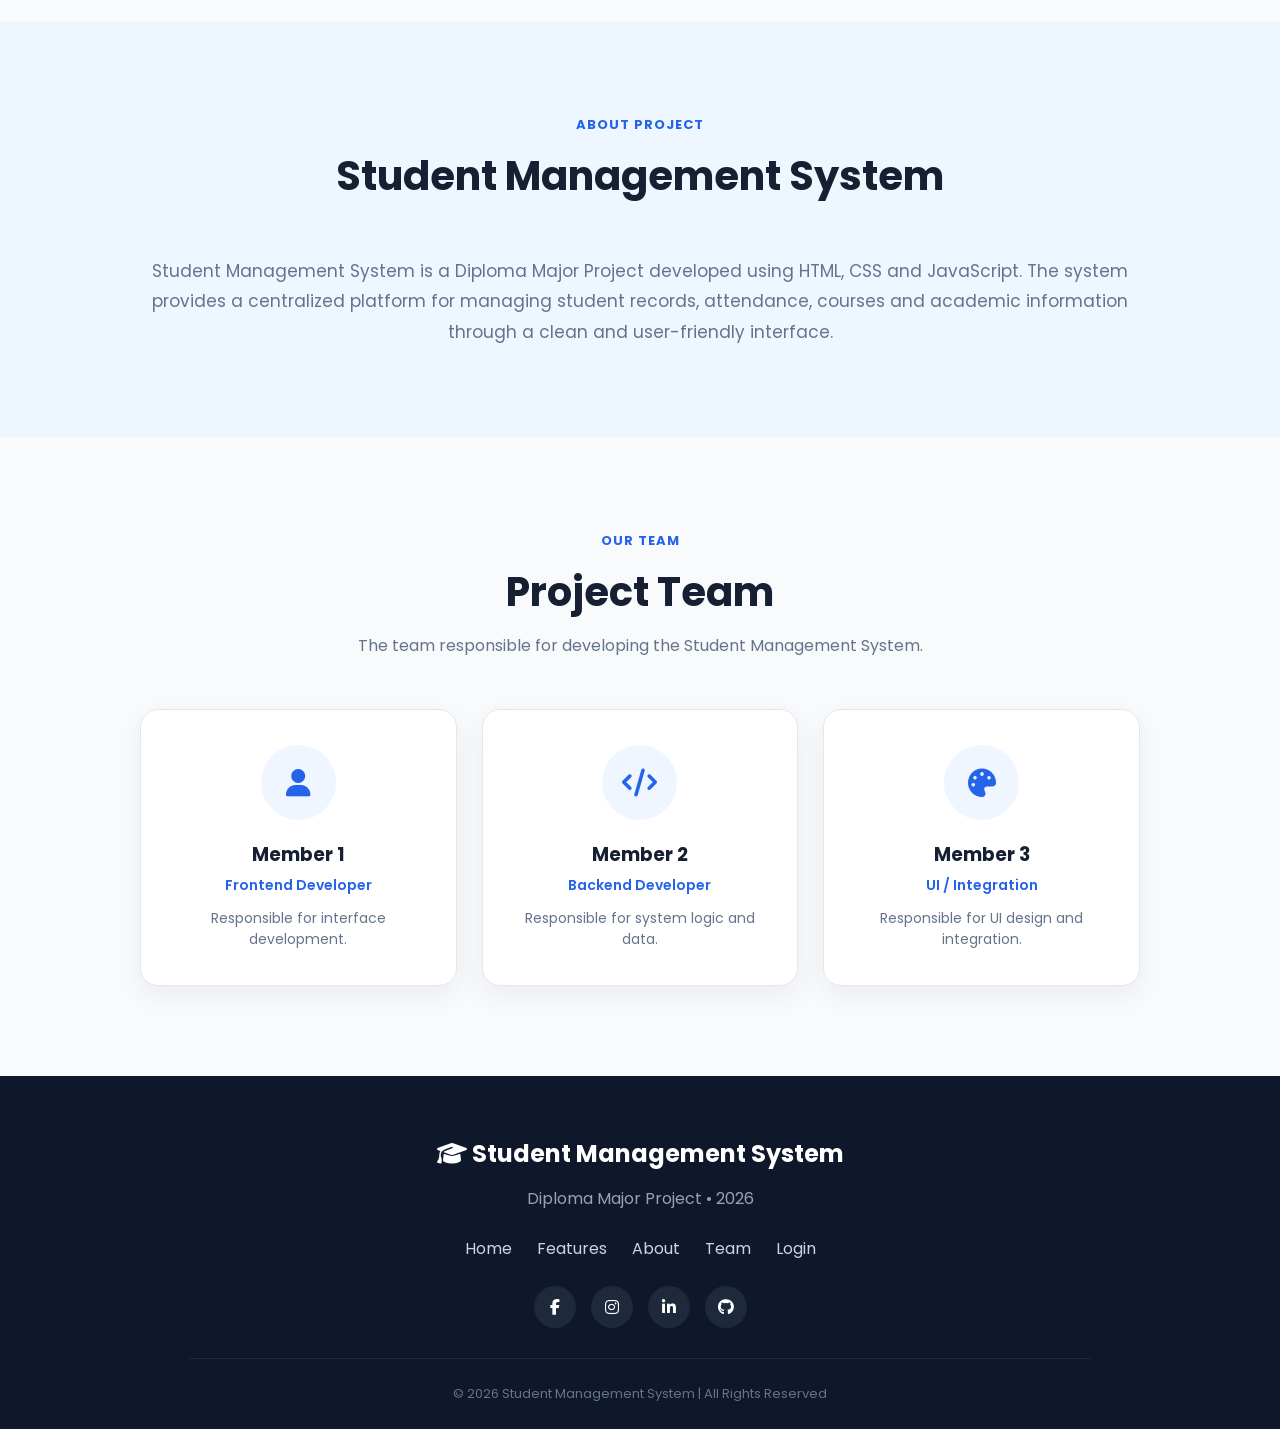
==== commit 7edf36ac: "code up" ====
--- a/index.html
+++ b/index.html
@@ -2,47 +2,672 @@
 <html lang="en">
 
 <head>
-    <!-- ================= META ================= -->
+
     <meta charset="UTF-8">
     <meta name="viewport" content="width=device-width, initial-scale=1.0">
 
-    <title>Student Management System</title>
+    <title>SMS | Student Management System</title>
 
     <meta name="description"
-        content="Modern Student Management System developed for Diploma Major Project.">
-
-    <meta name="keywords"
-        content="Student Management System, HTML, CSS, JavaScript">
-
-    <meta name="author"
-        content="Project Team">
-
-    <!-- ================= CSS ================= -->
-    <link rel="stylesheet" href="css/style.css">
-    <link rel="stylesheet" href="css/animations.css">
-    <link rel="stylesheet" href="css/responsive.css">
-
-    <!-- ================= GOOGLE FONT ================= -->
+        content="Student Management System - Diploma Major Project">
+
+    <!-- Google Font -->
     <link rel="preconnect" href="https://fonts.googleapis.com">
     <link rel="preconnect" href="https://fonts.gstatic.com" crossorigin>
 
-    <link href="https://fonts.googleapis.com/css2?family=Poppins:wght@300;400;500;600;700;800&display=swap"
+    <link
+        href="https://fonts.googleapis.com/css2?family=Poppins:wght@400;500;600;700;800&display=swap"
         rel="stylesheet">
 
-    <!-- ================= FONT AWESOME ================= -->
-    <link rel="stylesheet"
+    <!-- Font Awesome -->
+    <link
+        rel="stylesheet"
         href="https://cdnjs.cloudflare.com/ajax/libs/font-awesome/6.6.0/css/all.min.css">
+
+    <style>
+
+        /* =========================
+           RESET
+        ========================= */
+
+        * {
+            margin: 0;
+            padding: 0;
+            box-sizing: border-box;
+        }
+
+        html {
+            scroll-behavior: smooth;
+        }
+
+        body {
+            font-family: "Poppins", sans-serif;
+            background: #f8fafc;
+            color: #172033;
+        }
+
+        a {
+            text-decoration: none;
+        }
+
+
+        /* =========================
+           NAVBAR
+        ========================= */
+
+        header {
+            width: 100%;
+            padding: 20px 4%;
+            background: #0f172a;
+        }
+
+        .navbar {
+            max-width: 1400px;
+            margin: auto;
+
+            min-height: 75px;
+            padding: 0 30px;
+
+            display: flex;
+            align-items: center;
+            justify-content: space-between;
+
+            background: #1e293b;
+            border: 1px solid rgba(255,255,255,0.1);
+            border-radius: 18px;
+        }
+
+        .logo {
+            display: flex;
+            align-items: center;
+            gap: 12px;
+
+            color: white;
+            font-size: 27px;
+            font-weight: 800;
+        }
+
+        .logo i {
+            color: #38bdf8;
+            font-size: 35px;
+        }
+
+        .nav-links {
+            display: flex;
+            align-items: center;
+            gap: 35px;
+
+            list-style: none;
+        }
+
+        .nav-links a {
+            color: #cbd5e1;
+            font-size: 16px;
+            font-weight: 500;
+
+            transition: 0.3s;
+        }
+
+        .nav-links a:hover,
+        .nav-links a.active {
+            color: #38bdf8;
+        }
+
+        .login-btn {
+            display: inline-flex;
+            align-items: center;
+            justify-content: center;
+            gap: 10px;
+
+            min-width: 145px;
+            padding: 15px 28px;
+
+            border-radius: 12px;
+
+            background: linear-gradient(
+                135deg,
+                #2563eb,
+                #06b6d4
+            );
+
+            color: white;
+            font-size: 17px;
+            font-weight: 700;
+
+            transition: 0.3s;
+        }
+
+        .login-btn:hover {
+            transform: translateY(-3px);
+            box-shadow: 0 12px 25px rgba(6,182,212,0.25);
+        }
+
+
+        /* =========================
+           HERO
+        ========================= */
+
+        .hero {
+            min-height: 650px;
+            padding: 80px 8%;
+
+            display: flex;
+            align-items: center;
+
+            background:
+                linear-gradient(
+                    135deg,
+                    #0f172a,
+                    #1e3a8a,
+                    #312e81
+                );
+        }
+
+        .hero-container {
+            width: 100%;
+            max-width: 1200px;
+            margin: auto;
+
+            display: grid;
+            grid-template-columns: 1.2fr 0.8fr;
+            gap: 70px;
+            align-items: center;
+        }
+
+        .badge {
+            display: inline-flex;
+            align-items: center;
+            gap: 8px;
+
+            padding: 9px 18px;
+            margin-bottom: 25px;
+
+            border-radius: 30px;
+
+            background: rgba(56,189,248,0.12);
+            border: 1px solid rgba(56,189,248,0.3);
+
+            color: #38bdf8;
+
+            font-size: 14px;
+            font-weight: 600;
+        }
+
+        .hero h1 {
+            color: white;
+            font-size: clamp(45px, 6vw, 72px);
+            line-height: 1.05;
+            font-weight: 800;
+        }
+
+        .hero h1 span {
+            color: #38bdf8;
+        }
+
+        .hero-description {
+            max-width: 650px;
+            margin: 25px 0;
+
+            color: #cbd5e1;
+
+            font-size: 17px;
+            line-height: 1.8;
+        }
+
+        .hero-buttons {
+            display: flex;
+            gap: 15px;
+            flex-wrap: wrap;
+        }
+
+        .primary-btn,
+        .secondary-btn {
+            display: inline-flex;
+            align-items: center;
+            justify-content: center;
+            gap: 9px;
+
+            padding: 15px 28px;
+
+            border-radius: 12px;
+
+            font-weight: 700;
+
+            transition: 0.3s;
+        }
+
+        .primary-btn {
+            background: linear-gradient(
+                135deg,
+                #2563eb,
+                #06b6d4
+            );
+
+            color: white;
+        }
+
+        .secondary-btn {
+            border: 1px solid rgba(255,255,255,0.2);
+            background: rgba(255,255,255,0.08);
+
+            color: white;
+        }
+
+        .primary-btn:hover,
+        .secondary-btn:hover {
+            transform: translateY(-3px);
+        }
+
+
+        /* =========================
+           DASHBOARD CARD
+        ========================= */
+
+        .dashboard-card {
+            padding: 35px;
+
+            border-radius: 25px;
+
+            background: rgba(255,255,255,0.1);
+            border: 1px solid rgba(255,255,255,0.18);
+
+            backdrop-filter: blur(15px);
+
+            color: white;
+        }
+
+        .dashboard-icon {
+            width: 65px;
+            height: 65px;
+
+            display: flex;
+            align-items: center;
+            justify-content: center;
+
+            margin-bottom: 20px;
+
+            border-radius: 17px;
+
+            background: #2563eb;
+
+            font-size: 28px;
+        }
+
+        .dashboard-card h2 {
+            margin-bottom: 10px;
+            font-size: 27px;
+        }
+
+        .dashboard-card > p {
+            color: #cbd5e1;
+            line-height: 1.6;
+        }
+
+        .dashboard-stats {
+            display: grid;
+            grid-template-columns: repeat(3,1fr);
+            gap: 12px;
+
+            margin-top: 30px;
+        }
+
+        .stat {
+            padding: 15px 8px;
+
+            text-align: center;
+
+            background: rgba(255,255,255,0.08);
+            border-radius: 12px;
+        }
+
+        .stat h3 {
+            color: #38bdf8;
+            font-size: 23px;
+        }
+
+        .stat p {
+            color: #cbd5e1;
+            font-size: 12px;
+        }
+
+
+        /* =========================
+           SECTION
+        ========================= */
+
+        .section {
+            padding: 90px 8%;
+        }
+
+        .section-heading {
+            max-width: 700px;
+            margin: 0 auto 50px;
+
+            text-align: center;
+        }
+
+        .section-heading span {
+            color: #2563eb;
+            font-size: 13px;
+            font-weight: 700;
+            letter-spacing: 1px;
+        }
+
+        .section-heading h2 {
+            margin: 10px 0;
+
+            font-size: 40px;
+            color: #172033;
+        }
+
+        .section-heading p {
+            color: #64748b;
+            line-height: 1.7;
+        }
+
+
+        /* =========================
+           FEATURES
+        ========================= */
+
+        .feature-grid {
+            max-width: 1200px;
+            margin: auto;
+
+            display: grid;
+            grid-template-columns: repeat(3,1fr);
+            gap: 25px;
+        }
+
+        .feature-card {
+            padding: 30px;
+
+            background: white;
+            border: 1px solid #e2e8f0;
+
+            border-radius: 18px;
+
+            box-shadow: 0 10px 30px rgba(15,23,42,0.06);
+
+            transition: 0.3s;
+        }
+
+        .feature-card:hover {
+            transform: translateY(-7px);
+            box-shadow: 0 20px 40px rgba(15,23,42,0.1);
+        }
+
+        .feature-icon {
+            width: 58px;
+            height: 58px;
+
+            display: flex;
+            align-items: center;
+            justify-content: center;
+
+            margin-bottom: 20px;
+
+            border-radius: 15px;
+
+            background: #eff6ff;
+            color: #2563eb;
+
+            font-size: 24px;
+        }
+
+        .feature-card h3 {
+            margin-bottom: 10px;
+        }
+
+        .feature-card p {
+            color: #64748b;
+            line-height: 1.7;
+        }
+
+
+        /* =========================
+           ABOUT
+        ========================= */
+
+        .about {
+            background: #eef6ff;
+        }
+
+        .about-content {
+            max-width: 1000px;
+            margin: auto;
+
+            text-align: center;
+        }
+
+        .about-content p {
+            color: #64748b;
+            line-height: 1.8;
+            font-size: 17px;
+        }
+
+
+        /* =========================
+           TEAM
+        ========================= */
+
+        .team-grid {
+            max-width: 1000px;
+            margin: auto;
+
+            display: grid;
+            grid-template-columns: repeat(3,1fr);
+            gap: 25px;
+        }
+
+        .team-card {
+            padding: 35px 25px;
+
+            text-align: center;
+
+            background: white;
+            border: 1px solid #e2e8f0;
+
+            border-radius: 18px;
+
+            box-shadow: 0 10px 30px rgba(15,23,42,0.06);
+        }
+
+        .team-avatar {
+            width: 75px;
+            height: 75px;
+
+            margin: 0 auto 20px;
+
+            display: flex;
+            align-items: center;
+            justify-content: center;
+
+            border-radius: 50%;
+
+            background: #eff6ff;
+            color: #2563eb;
+
+            font-size: 28px;
+        }
+
+        .team-card span {
+            display: block;
+
+            margin: 6px 0 12px;
+
+            color: #2563eb;
+            font-size: 14px;
+            font-weight: 600;
+        }
+
+        .team-card p {
+            color: #64748b;
+            font-size: 14px;
+        }
+
+
+        /* =========================
+           FOOTER
+        ========================= */
+
+        footer {
+            padding: 60px 8% 25px;
+
+            background: #0f172a;
+
+            color: white;
+            text-align: center;
+        }
+
+        .footer-content {
+            max-width: 900px;
+            margin: auto;
+        }
+
+        .footer-content h2 {
+            margin-bottom: 15px;
+        }
+
+        .footer-content > p {
+            color: #94a3b8;
+        }
+
+        .footer-links {
+            display: flex;
+            justify-content: center;
+            gap: 25px;
+            flex-wrap: wrap;
+
+            margin: 25px 0;
+        }
+
+        .footer-links a {
+            color: #cbd5e1;
+        }
+
+        .footer-links a:hover {
+            color: #38bdf8;
+        }
+
+        .social-icons {
+            display: flex;
+            justify-content: center;
+            gap: 15px;
+
+            margin-bottom: 30px;
+        }
+
+        .social-icons a {
+            width: 42px;
+            height: 42px;
+
+            display: flex;
+            align-items: center;
+            justify-content: center;
+
+            border-radius: 50%;
+
+            background: #1e293b;
+            color: white;
+        }
+
+        .copyright {
+            padding-top: 25px;
+
+            border-top: 1px solid #1e293b;
+
+            color: #64748b !important;
+            font-size: 13px;
+        }
+
+
+        /* =========================
+           RESPONSIVE
+        ========================= */
+
+        @media (max-width: 900px) {
+
+            .nav-links {
+                display: none;
+            }
+
+            .hero-container {
+                grid-template-columns: 1fr;
+                text-align: center;
+            }
+
+            .hero-description {
+                margin-left: auto;
+                margin-right: auto;
+            }
+
+            .hero-buttons {
+                justify-content: center;
+            }
+
+            .feature-grid {
+                grid-template-columns: repeat(2,1fr);
+            }
+
+            .team-grid {
+                grid-template-columns: 1fr;
+            }
+
+        }
+
+
+        @media (max-width: 600px) {
+
+            header {
+                padding: 10px;
+            }
+
+            .navbar {
+                padding: 12px 18px;
+            }
+
+            .logo {
+                font-size: 22px;
+            }
+
+            .logo i {
+                font-size: 28px;
+            }
+
+            .login-btn {
+                min-width: auto;
+                padding: 11px 16px;
+                font-size: 14px;
+            }
+
+            .hero {
+                padding: 60px 6%;
+            }
+
+            .feature-grid {
+                grid-template-columns: 1fr;
+            }
+
+            .dashboard-stats {
+                grid-template-columns: 1fr;
+            }
+
+            .section {
+                padding: 65px 6%;
+            }
+
+        }
+
+    </style>
+
 </head>
 
+
 <body>
 
-    <!-- ================= LOADER ================= -->
-
-    <div class="loader-wrapper">
-        <div class="loader"></div>
-    </div>
-
-    <!-- ================= HEADER ================= -->
+
+    <!-- ================= NAVBAR ================= -->
 
     <header>
 
@@ -52,24 +677,36 @@
 
                 <i class="fa-solid fa-graduation-cap"></i>
 
-                <span>StudentMS</span>
+                <span>SMS</span>
 
             </a>
 
+
             <ul class="nav-links">
 
-                <li><a href="#" class="active">Home</a></li>
-
-                <li><a href="#features">Features</a></li>
-
-                <li><a href="#about">About</a></li>
-
-                <li><a href="#team">Team</a></li>
-
-                <li><a href="#contact">Contact</a></li>
+                <li>
+                    <a href="#home" class="active">Home</a>
+                </li>
+
+                <li>
+                    <a href="#features">Features</a>
+                </li>
+
+                <li>
+                    <a href="#about">About</a>
+                </li>
+
+                <li>
+                    <a href="#team">Team</a>
+                </li>
+
+                <li>
+                    <a href="#contact">Contact</a>
+                </li>
 
             </ul>
 
+
             <a href="login.html" class="login-btn">
 
                 <i class="fa-solid fa-right-to-bracket"></i>
@@ -82,316 +719,422 @@
 
     </header>
 
-    <!-- ================= HERO SECTION ================= -->
-
-    <section class="hero">
-
-        <div class="hero-left">
-
-            <span class="badge">
-
-                <i class="fa-solid fa-award"></i>
-
-                Diploma Major Project 2026
-
-            </span>
-
-            <h1>
-
-                Student
-
-                <span>Management</span>
-
-                System
-
-            </h1>
+
+
+    <!-- ================= HERO ================= -->
+
+    <section id="home" class="hero">
+
+        <div class="hero-container">
+
+
+            <div>
+
+                <div class="badge">
+
+                    <i class="fa-solid fa-graduation-cap"></i>
+
+                    Diploma Major Project 2026
+
+                </div>
+
+
+                <h1>
+
+                    Student
+
+                    <span>Management</span>
+
+                    System
+
+                </h1>
+
+
+                <p class="hero-description">
+
+                    A modern web-based Student Management System designed
+                    to manage student records, attendance, courses and
+                    academic information through one simple platform.
+
+                </p>
+
+
+                <div class="hero-buttons">
+
+                    <a href="login.html" class="primary-btn">
+
+                        <i class="fa-solid fa-right-to-bracket"></i>
+
+                        Get Started
+
+                    </a>
+
+
+                    <a href="#features" class="secondary-btn">
+
+                        <i class="fa-solid fa-arrow-down"></i>
+
+                        Explore Features
+
+                    </a>
+
+                </div>
+
+            </div>
+
+
+
+            <!-- Dashboard Preview -->
+
+            <div class="dashboard-card">
+
+                <div class="dashboard-icon">
+
+                    <i class="fa-solid fa-chart-line"></i>
+
+                </div>
+
+                <h2>Dashboard Overview</h2>
+
+                <p>
+                    Manage student information and academic data
+                    from one centralized dashboard.
+                </p>
+
+
+                <div class="dashboard-stats">
+
+                    <div class="stat">
+
+                        <h3>250+</h3>
+
+                        <p>Students</p>
+
+                    </div>
+
+
+                    <div class="stat">
+
+                        <h3>15+</h3>
+
+                        <p>Faculty</p>
+
+                    </div>
+
+
+                    <div class="stat">
+
+                        <h3>6</h3>
+
+                        <p>Departments</p>
+
+                    </div>
+
+                </div>
+
+            </div>
+
+        </div>
+
+    </section>
+
+
+
+    <!-- ================= FEATURES ================= -->
+
+    <section id="features" class="section">
+
+        <div class="section-heading">
+
+            <span>FEATURES</span>
+
+            <h2>Everything You Need</h2>
 
             <p>
-
-                A modern web-based Student Management System developed using
-                HTML, CSS and JavaScript. Manage student records,
-                attendance, reports, departments and academic data
-                through a clean, secure and user-friendly interface.
-
+                Simple and powerful tools for managing student information.
             </p>
 
-            <div class="hero-buttons">
-
-                <a href="login.html" class="primary-btn">
-
-                    <i class="fa-solid fa-right-to-bracket"></i>
-
-                    Login
-
+        </div>
+
+
+        <div class="feature-grid">
+
+
+            <div class="feature-card">
+
+                <div class="feature-icon">
+                    <i class="fa-solid fa-user-graduate"></i>
+                </div>
+
+                <h3>Student Records</h3>
+
+                <p>
+                    Add, edit, view and manage student information easily.
+                </p>
+
+            </div>
+
+
+            <div class="feature-card">
+
+                <div class="feature-icon">
+                    <i class="fa-solid fa-calendar-check"></i>
+                </div>
+
+                <h3>Attendance</h3>
+
+                <p>
+                    Track student attendance and maintain organized records.
+                </p>
+
+            </div>
+
+
+            <div class="feature-card">
+
+                <div class="feature-icon">
+                    <i class="fa-solid fa-book"></i>
+                </div>
+
+                <h3>Courses</h3>
+
+                <p>
+                    Manage courses, subjects and academic information.
+                </p>
+
+            </div>
+
+
+            <div class="feature-card">
+
+                <div class="feature-icon">
+                    <i class="fa-solid fa-chart-column"></i>
+                </div>
+
+                <h3>Reports</h3>
+
+                <p>
+                    View student reports and important academic information.
+                </p>
+
+            </div>
+
+
+            <div class="feature-card">
+
+                <div class="feature-icon">
+                    <i class="fa-solid fa-magnifying-glass"></i>
+                </div>
+
+                <h3>Smart Search</h3>
+
+                <p>
+                    Find student records quickly and efficiently.
+                </p>
+
+            </div>
+
+
+            <div class="feature-card">
+
+                <div class="feature-icon">
+                    <i class="fa-solid fa-file-export"></i>
+                </div>
+
+                <h3>Data Export</h3>
+
+                <p>
+                    Export student information whenever required.
+                </p>
+
+            </div>
+
+        </div>
+
+    </section>
+
+
+
+    <!-- ================= ABOUT ================= -->
+
+    <section id="about" class="section about">
+
+        <div class="about-content">
+
+            <div class="section-heading">
+
+                <span>ABOUT PROJECT</span>
+
+                <h2>Student Management System</h2>
+
+            </div>
+
+            <p>
+
+                Student Management System is a Diploma Major Project
+                developed using HTML, CSS and JavaScript.
+
+                The system provides a centralized platform for managing
+                student records, attendance, courses and academic
+                information through a clean and user-friendly interface.
+
+            </p>
+
+        </div>
+
+    </section>
+
+
+
+    <!-- ================= TEAM ================= -->
+
+    <section id="team" class="section">
+
+        <div class="section-heading">
+
+            <span>OUR TEAM</span>
+
+            <h2>Project Team</h2>
+
+            <p>
+                The team responsible for developing the Student Management System.
+            </p>
+
+        </div>
+
+
+        <div class="team-grid">
+
+
+            <div class="team-card">
+
+                <div class="team-avatar">
+
+                    <i class="fa-solid fa-user"></i>
+
+                </div>
+
+                <h3>Member 1</h3>
+
+                <span>Frontend Developer</span>
+
+                <p>
+                    Responsible for interface development.
+                </p>
+
+            </div>
+
+
+            <div class="team-card">
+
+                <div class="team-avatar">
+
+                    <i class="fa-solid fa-code"></i>
+
+                </div>
+
+                <h3>Member 2</h3>
+
+                <span>Backend Developer</span>
+
+                <p>
+                    Responsible for system logic and data.
+                </p>
+
+            </div>
+
+
+            <div class="team-card">
+
+                <div class="team-avatar">
+
+                    <i class="fa-solid fa-palette"></i>
+
+                </div>
+
+                <h3>Member 3</h3>
+
+                <span>UI / Integration</span>
+
+                <p>
+                    Responsible for UI design and integration.
+                </p>
+
+            </div>
+
+        </div>
+
+    </section>
+
+
+
+    <!-- ================= FOOTER ================= -->
+
+    <footer id="contact">
+
+        <div class="footer-content">
+
+            <h2>
+
+                <i class="fa-solid fa-graduation-cap"></i>
+
+                Student Management System
+
+            </h2>
+
+            <p>
+                Diploma Major Project • 2026
+            </p>
+
+
+            <div class="footer-links">
+
+                <a href="#home">Home</a>
+
+                <a href="#features">Features</a>
+
+                <a href="#about">About</a>
+
+                <a href="#team">Team</a>
+
+                <a href="login.html">Login</a>
+
+            </div>
+
+
+            <div class="social-icons">
+
+                <a href="#">
+                    <i class="fa-brands fa-facebook-f"></i>
                 </a>
 
-                <a href="#features" class="secondary-btn">
-
-                    <i class="fa-solid fa-circle-info"></i>
-
-                    Explore
-
+                <a href="#">
+                    <i class="fa-brands fa-instagram"></i>
                 </a>
 
-            </div>
+                <a href="#">
+                    <i class="fa-brands fa-linkedin-in"></i>
+                </a>
+
+                <a href="#">
+                    <i class="fa-brands fa-github"></i>
+                </a>
+
+            </div>
+
+
+            <p class="copyright">
+
+                © 2026 Student Management System |
+                All Rights Reserved
+
+            </p>
 
         </div>
 
-        <div class="hero-right">
-
-            <div class="hero-card">
-
-                <i class="fa-solid fa-chart-line hero-icon"></i>
-
-                <h2>Dashboard Overview</h2>
-
-                <p>
-
-                    Monitor student records, attendance,
-                    courses and academic reports in one place.
-
-                </p>
-
-                <div class="stats">
-
-                    <div class="stat-box">
-
-                        <h3>250+</h3>
-
-                        <p>Students</p>
-
-                    </div>
-
-                    <div class="stat-box">
-
-                        <h3>15+</h3>
-
-                        <p>Faculty</p>
-
-                    </div>
-
-                    <div class="stat-box">
-
-                        <h3>6</h3>
-
-                        <p>Departments</p>
-
-                    </div>
-
-                </div>
-
-            </div>
-
-        </div>
-
-    </section>
-
-    <!-- ================= FEATURES ================= -->
-
-    <section id="features" class="features">
-
-        <div class="container">
-
-            <h2 class="section-title">Our Features</h2>
-
-            <p class="section-subtitle">
-                Everything you need to efficiently manage students and academic records.
-            </p>
-
-            <div class="feature-grid">
-
-                <div class="feature-card">
-                    <i class="fa-solid fa-user-graduate"></i>
-                    <h3>Student Records</h3>
-                    <p>
-                        Add, edit, delete and organize student information quickly and securely.
-                    </p>
-                </div>
-
-                <div class="feature-card">
-                    <i class="fa-solid fa-calendar-check"></i>
-                    <h3>Attendance</h3>
-                    <p>
-                        Record and monitor daily student attendance with ease.
-                    </p>
-                </div>
-
-                <div class="feature-card">
-                    <i class="fa-solid fa-book"></i>
-                    <h3>Courses</h3>
-                    <p>
-                        Manage departments, subjects and course information.
-                    </p>
-                </div>
-
-                <div class="feature-card">
-                    <i class="fa-solid fa-chart-column"></i>
-                    <h3>Reports</h3>
-                    <p>
-                        Generate detailed reports for academic performance.
-                    </p>
-                </div>
-
-                <div class="feature-card">
-                    <i class="fa-solid fa-magnifying-glass"></i>
-                    <h3>Search</h3>
-                    <p>
-                        Find student records instantly using the search feature.
-                    </p>
-                </div>
-
-                <div class="feature-card">
-                    <i class="fa-solid fa-download"></i>
-                    <h3>Export</h3>
-                    <p>
-                        Export student information whenever required.
-                    </p>
-                </div>
-
-            </div>
-
-        </div>
-
-    </section>
-
-    <!-- ================= ABOUT ================= -->
-
-    <section id="about" class="about">
-
-        <div class="container">
-
-            <h2 class="section-title">About Project</h2>
-
-            <p>
-
-                The Student Management System is a Diploma Major Project
-                developed using HTML, CSS and JavaScript.
-
-                The application helps educational institutions manage student
-                records, attendance, reports and course information through a
-                clean, responsive and modern interface.
-
-            </p>
-
-        </div>
-
-    </section>
-
-    <!-- ================= TEAM ================= -->
-
-    <section id="team" class="team">
-
-        <div class="container">
-
-            <h2 class="section-title">Project Team</h2>
-
-            <div class="team-grid">
-
-                <div class="team-card">
-
-                    <i class="fa-solid fa-user"></i>
-
-                    <h3>Member 1</h3>
-
-                    <p>Frontend Developer</p>
-
-                </div>
-
-                <div class="team-card">
-
-                    <i class="fa-solid fa-user"></i>
-
-                    <h3>Member 2</h3>
-
-                    <p>Backend Developer</p>
-
-                </div>
-
-                <div class="team-card">
-
-                    <i class="fa-solid fa-user"></i>
-
-                    <h3>Member 3</h3>
-
-                    <p>UI / Integration</p>
-
-                </div>
-
-            </div>
-
-        </div>
-
-    </section>
-
-    <!-- ================= FOOTER ================= -->
-
-    <footer id="contact">
-
-        <div class="footer-content">
-
-            <h2>
-
-                <i class="fa-solid fa-graduation-cap"></i>
-
-                Student Management System
-
-            </h2>
-
-            <p>
-
-                Designed for Diploma Major Project using HTML, CSS and JavaScript.
-
-            </p>
-
-            <div class="footer-links">
-
-                <a href="#">Home</a>
-
-                <a href="#features">Features</a>
-
-                <a href="#about">About</a>
-
-                <a href="#team">Team</a>
-
-                <a href="login.html">Login</a>
-
-            </div>
-
-            <div class="social-icons">
-
-                <a href="#"><i class="fab fa-facebook-f"></i></a>
-
-                <a href="#"><i class="fab fa-instagram"></i></a>
-
-                <a href="#"><i class="fab fa-linkedin-in"></i></a>
-
-                <a href="#"><i class="fab fa-github"></i></a>
-
-            </div>
-
-            <p class="copyright">
-
-                © 2026 Student Management System | All Rights Reserved
-
-            </p>
-
-        </div>
-
     </footer>
 
-    <!-- ================= SCROLL TO TOP ================= -->
-
-    <button id="scrollTop" class="scroll-top">
-
-        <i class="fa-solid fa-arrow-up"></i>
-
-    </button>
-
-    <!-- ================= JAVASCRIPT ================= -->
-
-    <script src="js/main.js"></script>
 
 </body>
 
-</html>
-
+</html>
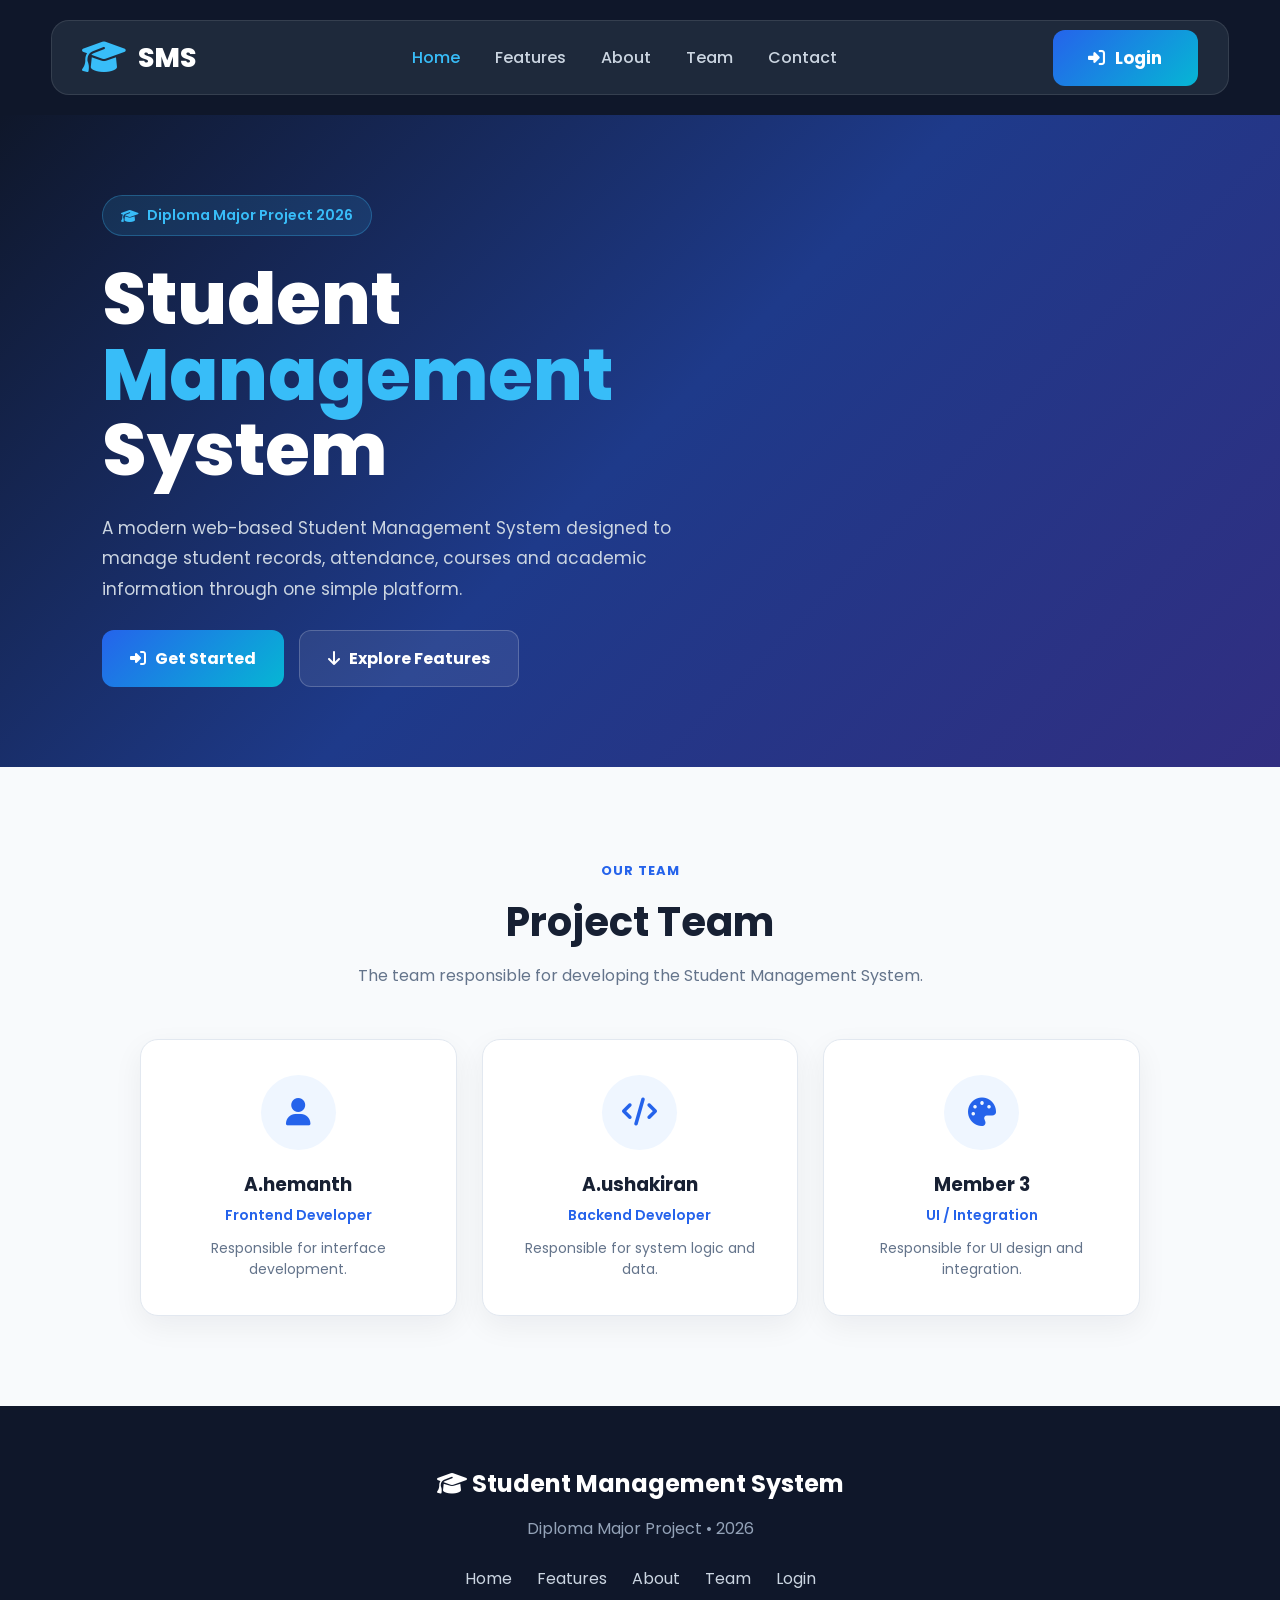
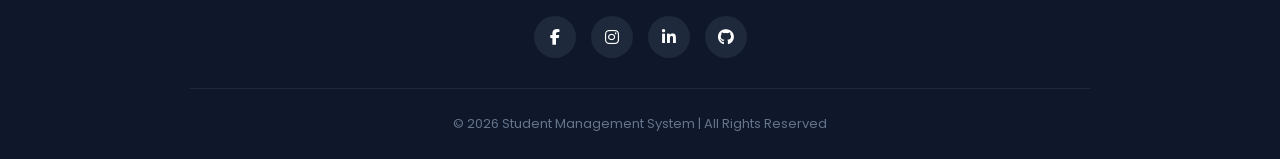
==== commit 76fb5c24: "new changes" ====
--- a/index.html
+++ b/index.html
@@ -782,56 +782,6 @@
 
             </div>
 
-
-
-            <!-- Dashboard Preview -->
-
-            <div class="dashboard-card">
-
-                <div class="dashboard-icon">
-
-                    <i class="fa-solid fa-chart-line"></i>
-
-                </div>
-
-                <h2>Dashboard Overview</h2>
-
-                <p>
-                    Manage student information and academic data
-                    from one centralized dashboard.
-                </p>
-
-
-                <div class="dashboard-stats">
-
-                    <div class="stat">
-
-                        <h3>250+</h3>
-
-                        <p>Students</p>
-
-                    </div>
-
-
-                    <div class="stat">
-
-                        <h3>15+</h3>
-
-                        <p>Faculty</p>
-
-                    </div>
-
-
-                    <div class="stat">
-
-                        <h3>6</h3>
-
-                        <p>Departments</p>
-
-                    </div>
-
-                </div>
-
             </div>
 
         </div>
@@ -840,151 +790,9 @@
 
 
 
-    <!-- ================= FEATURES ================= -->
-
-    <section id="features" class="section">
-
-        <div class="section-heading">
-
-            <span>FEATURES</span>
-
-            <h2>Everything You Need</h2>
-
-            <p>
-                Simple and powerful tools for managing student information.
-            </p>
-
-        </div>
-
-
-        <div class="feature-grid">
-
-
-            <div class="feature-card">
-
-                <div class="feature-icon">
-                    <i class="fa-solid fa-user-graduate"></i>
-                </div>
-
-                <h3>Student Records</h3>
-
-                <p>
-                    Add, edit, view and manage student information easily.
-                </p>
-
-            </div>
-
-
-            <div class="feature-card">
-
-                <div class="feature-icon">
-                    <i class="fa-solid fa-calendar-check"></i>
-                </div>
-
-                <h3>Attendance</h3>
-
-                <p>
-                    Track student attendance and maintain organized records.
-                </p>
-
-            </div>
-
-
-            <div class="feature-card">
-
-                <div class="feature-icon">
-                    <i class="fa-solid fa-book"></i>
-                </div>
-
-                <h3>Courses</h3>
-
-                <p>
-                    Manage courses, subjects and academic information.
-                </p>
-
-            </div>
-
-
-            <div class="feature-card">
-
-                <div class="feature-icon">
-                    <i class="fa-solid fa-chart-column"></i>
-                </div>
-
-                <h3>Reports</h3>
-
-                <p>
-                    View student reports and important academic information.
-                </p>
-
-            </div>
-
-
-            <div class="feature-card">
-
-                <div class="feature-icon">
-                    <i class="fa-solid fa-magnifying-glass"></i>
-                </div>
-
-                <h3>Smart Search</h3>
-
-                <p>
-                    Find student records quickly and efficiently.
-                </p>
-
-            </div>
-
-
-            <div class="feature-card">
-
-                <div class="feature-icon">
-                    <i class="fa-solid fa-file-export"></i>
-                </div>
-
-                <h3>Data Export</h3>
-
-                <p>
-                    Export student information whenever required.
-                </p>
-
-            </div>
-
-        </div>
-
-    </section>
-
-
-
-    <!-- ================= ABOUT ================= -->
-
-    <section id="about" class="section about">
-
-        <div class="about-content">
-
-            <div class="section-heading">
-
-                <span>ABOUT PROJECT</span>
-
-                <h2>Student Management System</h2>
-
-            </div>
-
-            <p>
-
-                Student Management System is a Diploma Major Project
-                developed using HTML, CSS and JavaScript.
-
-                The system provides a centralized platform for managing
-                student records, attendance, courses and academic
-                information through a clean and user-friendly interface.
-
-            </p>
-
-        </div>
-
-    </section>
-
-
+   
+
+    
 
     <!-- ================= TEAM ================= -->
 
@@ -1014,7 +822,7 @@
 
                 </div>
 
-                <h3>Member 1</h3>
+                <h3>A.hemanth</h3>
 
                 <span>Frontend Developer</span>
 
@@ -1033,7 +841,7 @@
 
                 </div>
 
-                <h3>Member 2</h3>
+                <h3>A.ushakiran</h3>
 
                 <span>Backend Developer</span>
 
@@ -1051,6 +859,7 @@
                     <i class="fa-solid fa-palette"></i>
 
                 </div>
+                
 
                 <h3>Member 3</h3>
 
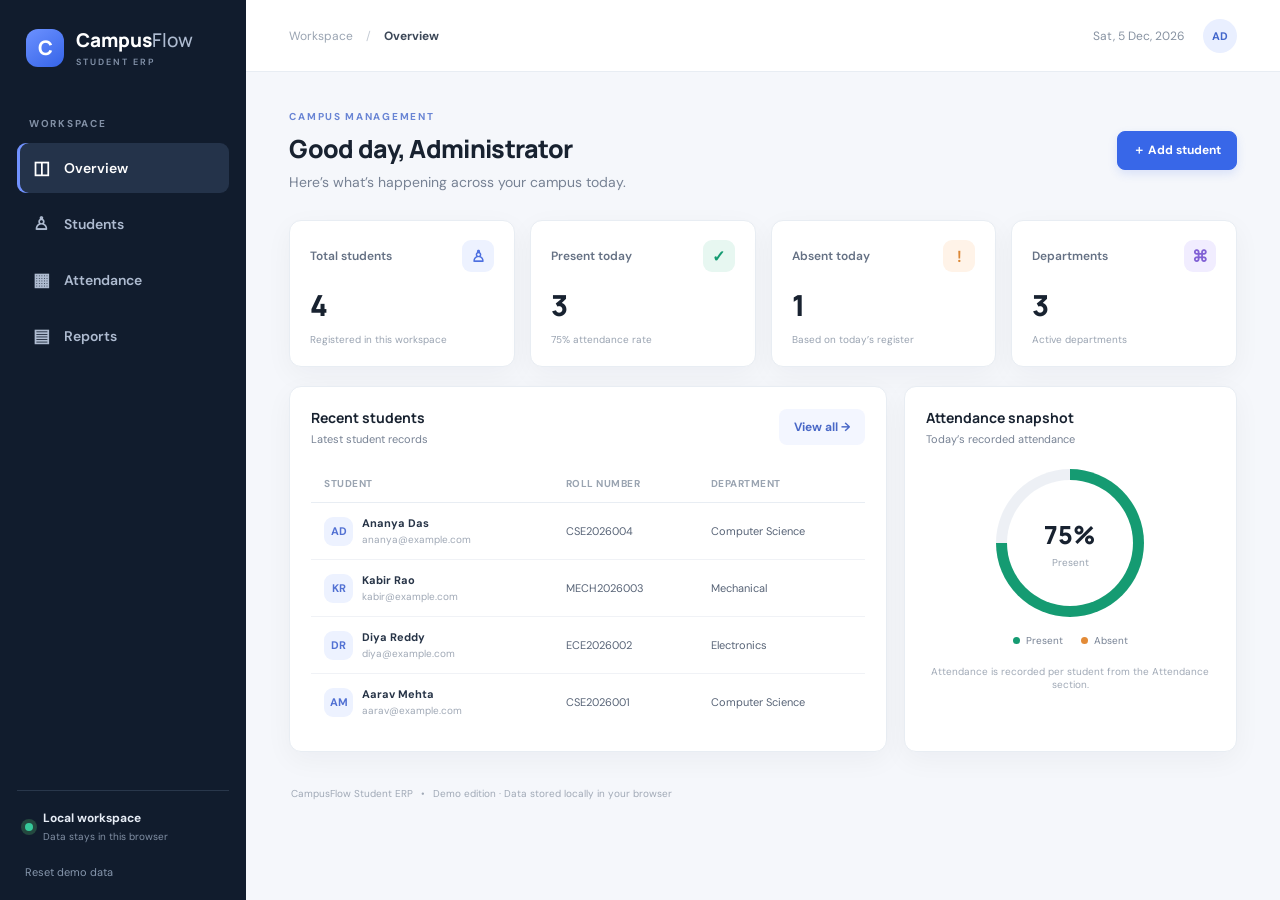
==== commit 2eba0497: "new features" ====
--- a/index.html
+++ b/index.html
@@ -1,949 +1,30 @@
-<!DOCTYPE html>
-<html lang="en">
-
-<head>
-
-    <meta charset="UTF-8">
-    <meta name="viewport" content="width=device-width, initial-scale=1.0">
-
-    <title>SMS | Student Management System</title>
-
-    <meta name="description"
-        content="Student Management System - Diploma Major Project">
-
-    <!-- Google Font -->
-    <link rel="preconnect" href="https://fonts.googleapis.com">
-    <link rel="preconnect" href="https://fonts.gstatic.com" crossorigin>
-
-    <link
-        href="https://fonts.googleapis.com/css2?family=Poppins:wght@400;500;600;700;800&display=swap"
-        rel="stylesheet">
-
-    <!-- Font Awesome -->
-    <link
-        rel="stylesheet"
-        href="https://cdnjs.cloudflare.com/ajax/libs/font-awesome/6.6.0/css/all.min.css">
-
-    <style>
-
-        /* =========================
-           RESET
-        ========================= */
-
-        * {
-            margin: 0;
-            padding: 0;
-            box-sizing: border-box;
-        }
-
-        html {
-            scroll-behavior: smooth;
-        }
-
-        body {
-            font-family: "Poppins", sans-serif;
-            background: #f8fafc;
-            color: #172033;
-        }
-
-        a {
-            text-decoration: none;
-        }
-
-
-        /* =========================
-           NAVBAR
-        ========================= */
-
-        header {
-            width: 100%;
-            padding: 20px 4%;
-            background: #0f172a;
-        }
-
-        .navbar {
-            max-width: 1400px;
-            margin: auto;
-
-            min-height: 75px;
-            padding: 0 30px;
-
-            display: flex;
-            align-items: center;
-            justify-content: space-between;
-
-            background: #1e293b;
-            border: 1px solid rgba(255,255,255,0.1);
-            border-radius: 18px;
-        }
-
-        .logo {
-            display: flex;
-            align-items: center;
-            gap: 12px;
-
-            color: white;
-            font-size: 27px;
-            font-weight: 800;
-        }
-
-        .logo i {
-            color: #38bdf8;
-            font-size: 35px;
-        }
-
-        .nav-links {
-            display: flex;
-            align-items: center;
-            gap: 35px;
-
-            list-style: none;
-        }
-
-        .nav-links a {
-            color: #cbd5e1;
-            font-size: 16px;
-            font-weight: 500;
-
-            transition: 0.3s;
-        }
-
-        .nav-links a:hover,
-        .nav-links a.active {
-            color: #38bdf8;
-        }
-
-        .login-btn {
-            display: inline-flex;
-            align-items: center;
-            justify-content: center;
-            gap: 10px;
-
-            min-width: 145px;
-            padding: 15px 28px;
-
-            border-radius: 12px;
-
-            background: linear-gradient(
-                135deg,
-                #2563eb,
-                #06b6d4
-            );
-
-            color: white;
-            font-size: 17px;
-            font-weight: 700;
-
-            transition: 0.3s;
-        }
-
-        .login-btn:hover {
-            transform: translateY(-3px);
-            box-shadow: 0 12px 25px rgba(6,182,212,0.25);
-        }
-
-
-        /* =========================
-           HERO
-        ========================= */
-
-        .hero {
-            min-height: 650px;
-            padding: 80px 8%;
-
-            display: flex;
-            align-items: center;
-
-            background:
-                linear-gradient(
-                    135deg,
-                    #0f172a,
-                    #1e3a8a,
-                    #312e81
-                );
-        }
-
-        .hero-container {
-            width: 100%;
-            max-width: 1200px;
-            margin: auto;
-
-            display: grid;
-            grid-template-columns: 1.2fr 0.8fr;
-            gap: 70px;
-            align-items: center;
-        }
-
-        .badge {
-            display: inline-flex;
-            align-items: center;
-            gap: 8px;
-
-            padding: 9px 18px;
-            margin-bottom: 25px;
-
-            border-radius: 30px;
-
-            background: rgba(56,189,248,0.12);
-            border: 1px solid rgba(56,189,248,0.3);
-
-            color: #38bdf8;
-
-            font-size: 14px;
-            font-weight: 600;
-        }
-
-        .hero h1 {
-            color: white;
-            font-size: clamp(45px, 6vw, 72px);
-            line-height: 1.05;
-            font-weight: 800;
-        }
-
-        .hero h1 span {
-            color: #38bdf8;
-        }
-
-        .hero-description {
-            max-width: 650px;
-            margin: 25px 0;
-
-            color: #cbd5e1;
-
-            font-size: 17px;
-            line-height: 1.8;
-        }
-
-        .hero-buttons {
-            display: flex;
-            gap: 15px;
-            flex-wrap: wrap;
-        }
-
-        .primary-btn,
-        .secondary-btn {
-            display: inline-flex;
-            align-items: center;
-            justify-content: center;
-            gap: 9px;
-
-            padding: 15px 28px;
-
-            border-radius: 12px;
-
-            font-weight: 700;
-
-            transition: 0.3s;
-        }
-
-        .primary-btn {
-            background: linear-gradient(
-                135deg,
-                #2563eb,
-                #06b6d4
-            );
-
-            color: white;
-        }
-
-        .secondary-btn {
-            border: 1px solid rgba(255,255,255,0.2);
-            background: rgba(255,255,255,0.08);
-
-            color: white;
-        }
-
-        .primary-btn:hover,
-        .secondary-btn:hover {
-            transform: translateY(-3px);
-        }
-
-
-        /* =========================
-           DASHBOARD CARD
-        ========================= */
-
-        .dashboard-card {
-            padding: 35px;
-
-            border-radius: 25px;
-
-            background: rgba(255,255,255,0.1);
-            border: 1px solid rgba(255,255,255,0.18);
-
-            backdrop-filter: blur(15px);
-
-            color: white;
-        }
-
-        .dashboard-icon {
-            width: 65px;
-            height: 65px;
-
-            display: flex;
-            align-items: center;
-            justify-content: center;
-
-            margin-bottom: 20px;
-
-            border-radius: 17px;
-
-            background: #2563eb;
-
-            font-size: 28px;
-        }
-
-        .dashboard-card h2 {
-            margin-bottom: 10px;
-            font-size: 27px;
-        }
-
-        .dashboard-card > p {
-            color: #cbd5e1;
-            line-height: 1.6;
-        }
-
-        .dashboard-stats {
-            display: grid;
-            grid-template-columns: repeat(3,1fr);
-            gap: 12px;
-
-            margin-top: 30px;
-        }
-
-        .stat {
-            padding: 15px 8px;
-
-            text-align: center;
-
-            background: rgba(255,255,255,0.08);
-            border-radius: 12px;
-        }
-
-        .stat h3 {
-            color: #38bdf8;
-            font-size: 23px;
-        }
-
-        .stat p {
-            color: #cbd5e1;
-            font-size: 12px;
-        }
-
-
-        /* =========================
-           SECTION
-        ========================= */
-
-        .section {
-            padding: 90px 8%;
-        }
-
-        .section-heading {
-            max-width: 700px;
-            margin: 0 auto 50px;
-
-            text-align: center;
-        }
-
-        .section-heading span {
-            color: #2563eb;
-            font-size: 13px;
-            font-weight: 700;
-            letter-spacing: 1px;
-        }
-
-        .section-heading h2 {
-            margin: 10px 0;
-
-            font-size: 40px;
-            color: #172033;
-        }
-
-        .section-heading p {
-            color: #64748b;
-            line-height: 1.7;
-        }
-
-
-        /* =========================
-           FEATURES
-        ========================= */
-
-        .feature-grid {
-            max-width: 1200px;
-            margin: auto;
-
-            display: grid;
-            grid-template-columns: repeat(3,1fr);
-            gap: 25px;
-        }
-
-        .feature-card {
-            padding: 30px;
-
-            background: white;
-            border: 1px solid #e2e8f0;
-
-            border-radius: 18px;
-
-            box-shadow: 0 10px 30px rgba(15,23,42,0.06);
-
-            transition: 0.3s;
-        }
-
-        .feature-card:hover {
-            transform: translateY(-7px);
-            box-shadow: 0 20px 40px rgba(15,23,42,0.1);
-        }
-
-        .feature-icon {
-            width: 58px;
-            height: 58px;
-
-            display: flex;
-            align-items: center;
-            justify-content: center;
-
-            margin-bottom: 20px;
-
-            border-radius: 15px;
-
-            background: #eff6ff;
-            color: #2563eb;
-
-            font-size: 24px;
-        }
-
-        .feature-card h3 {
-            margin-bottom: 10px;
-        }
-
-        .feature-card p {
-            color: #64748b;
-            line-height: 1.7;
-        }
-
-
-        /* =========================
-           ABOUT
-        ========================= */
-
-        .about {
-            background: #eef6ff;
-        }
-
-        .about-content {
-            max-width: 1000px;
-            margin: auto;
-
-            text-align: center;
-        }
-
-        .about-content p {
-            color: #64748b;
-            line-height: 1.8;
-            font-size: 17px;
-        }
-
-
-        /* =========================
-           TEAM
-        ========================= */
-
-        .team-grid {
-            max-width: 1000px;
-            margin: auto;
-
-            display: grid;
-            grid-template-columns: repeat(3,1fr);
-            gap: 25px;
-        }
-
-        .team-card {
-            padding: 35px 25px;
-
-            text-align: center;
-
-            background: white;
-            border: 1px solid #e2e8f0;
-
-            border-radius: 18px;
-
-            box-shadow: 0 10px 30px rgba(15,23,42,0.06);
-        }
-
-        .team-avatar {
-            width: 75px;
-            height: 75px;
-
-            margin: 0 auto 20px;
-
-            display: flex;
-            align-items: center;
-            justify-content: center;
-
-            border-radius: 50%;
-
-            background: #eff6ff;
-            color: #2563eb;
-
-            font-size: 28px;
-        }
-
-        .team-card span {
-            display: block;
-
-            margin: 6px 0 12px;
-
-            color: #2563eb;
-            font-size: 14px;
-            font-weight: 600;
-        }
-
-        .team-card p {
-            color: #64748b;
-            font-size: 14px;
-        }
-
-
-        /* =========================
-           FOOTER
-        ========================= */
-
-        footer {
-            padding: 60px 8% 25px;
-
-            background: #0f172a;
-
-            color: white;
-            text-align: center;
-        }
-
-        .footer-content {
-            max-width: 900px;
-            margin: auto;
-        }
-
-        .footer-content h2 {
-            margin-bottom: 15px;
-        }
-
-        .footer-content > p {
-            color: #94a3b8;
-        }
-
-        .footer-links {
-            display: flex;
-            justify-content: center;
-            gap: 25px;
-            flex-wrap: wrap;
-
-            margin: 25px 0;
-        }
-
-        .footer-links a {
-            color: #cbd5e1;
-        }
-
-        .footer-links a:hover {
-            color: #38bdf8;
-        }
-
-        .social-icons {
-            display: flex;
-            justify-content: center;
-            gap: 15px;
-
-            margin-bottom: 30px;
-        }
-
-        .social-icons a {
-            width: 42px;
-            height: 42px;
-
-            display: flex;
-            align-items: center;
-            justify-content: center;
-
-            border-radius: 50%;
-
-            background: #1e293b;
-            color: white;
-        }
-
-        .copyright {
-            padding-top: 25px;
-
-            border-top: 1px solid #1e293b;
-
-            color: #64748b !important;
-            font-size: 13px;
-        }
-
-
-        /* =========================
-           RESPONSIVE
-        ========================= */
-
-        @media (max-width: 900px) {
-
-            .nav-links {
-                display: none;
-            }
-
-            .hero-container {
-                grid-template-columns: 1fr;
-                text-align: center;
-            }
-
-            .hero-description {
-                margin-left: auto;
-                margin-right: auto;
-            }
-
-            .hero-buttons {
-                justify-content: center;
-            }
-
-            .feature-grid {
-                grid-template-columns: repeat(2,1fr);
-            }
-
-            .team-grid {
-                grid-template-columns: 1fr;
-            }
-
-        }
-
-
-        @media (max-width: 600px) {
-
-            header {
-                padding: 10px;
-            }
-
-            .navbar {
-                padding: 12px 18px;
-            }
-
-            .logo {
-                font-size: 22px;
-            }
-
-            .logo i {
-                font-size: 28px;
-            }
-
-            .login-btn {
-                min-width: auto;
-                padding: 11px 16px;
-                font-size: 14px;
-            }
-
-            .hero {
-                padding: 60px 6%;
-            }
-
-            .feature-grid {
-                grid-template-columns: 1fr;
-            }
-
-            .dashboard-stats {
-                grid-template-columns: 1fr;
-            }
-
-            .section {
-                padding: 65px 6%;
-            }
-
-        }
-
-    </style>
-
-</head>
-
-
-<body>
-
-
-    <!-- ================= NAVBAR ================= -->
-
-    <header>
-
-        <nav class="navbar">
-
-            <a href="index.html" class="logo">
-
-                <i class="fa-solid fa-graduation-cap"></i>
-
-                <span>SMS</span>
-
-            </a>
-
-
-            <ul class="nav-links">
-
-                <li>
-                    <a href="#home" class="active">Home</a>
-                </li>
-
-                <li>
-                    <a href="#features">Features</a>
-                </li>
-
-                <li>
-                    <a href="#about">About</a>
-                </li>
-
-                <li>
-                    <a href="#team">Team</a>
-                </li>
-
-                <li>
-                    <a href="#contact">Contact</a>
-                </li>
-
-            </ul>
-
-
-            <a href="login.html" class="login-btn">
-
-                <i class="fa-solid fa-right-to-bracket"></i>
-
-                Login
-
-            </a>
-
-        </nav>
-
-    </header>
-
-
-
-    <!-- ================= HERO ================= -->
-
-    <section id="home" class="hero">
-
-        <div class="hero-container">
-
-
-            <div>
-
-                <div class="badge">
-
-                    <i class="fa-solid fa-graduation-cap"></i>
-
-                    Diploma Major Project 2026
-
-                </div>
-
-
-                <h1>
-
-                    Student
-
-                    <span>Management</span>
-
-                    System
-
-                </h1>
-
-
-                <p class="hero-description">
-
-                    A modern web-based Student Management System designed
-                    to manage student records, attendance, courses and
-                    academic information through one simple platform.
-
-                </p>
-
-
-                <div class="hero-buttons">
-
-                    <a href="login.html" class="primary-btn">
-
-                        <i class="fa-solid fa-right-to-bracket"></i>
-
-                        Get Started
-
-                    </a>
-
-
-                    <a href="#features" class="secondary-btn">
-
-                        <i class="fa-solid fa-arrow-down"></i>
-
-                        Explore Features
-
-                    </a>
-
-                </div>
-
-            </div>
-
-            </div>
-
-        </div>
-
-    </section>
-
-
-
-   
-
-    
-
-    <!-- ================= TEAM ================= -->
-
-    <section id="team" class="section">
-
-        <div class="section-heading">
-
-            <span>OUR TEAM</span>
-
-            <h2>Project Team</h2>
-
-            <p>
-                The team responsible for developing the Student Management System.
-            </p>
-
-        </div>
-
-
-        <div class="team-grid">
-
-
-            <div class="team-card">
-
-                <div class="team-avatar">
-
-                    <i class="fa-solid fa-user"></i>
-
-                </div>
-
-                <h3>A.hemanth</h3>
-
-                <span>Frontend Developer</span>
-
-                <p>
-                    Responsible for interface development.
-                </p>
-
-            </div>
-
-
-            <div class="team-card">
-
-                <div class="team-avatar">
-
-                    <i class="fa-solid fa-code"></i>
-
-                </div>
-
-                <h3>A.ushakiran</h3>
-
-                <span>Backend Developer</span>
-
-                <p>
-                    Responsible for system logic and data.
-                </p>
-
-            </div>
-
-
-            <div class="team-card">
-
-                <div class="team-avatar">
-
-                    <i class="fa-solid fa-palette"></i>
-
-                </div>
-                
-
-                <h3>Member 3</h3>
-
-                <span>UI / Integration</span>
-
-                <p>
-                    Responsible for UI design and integration.
-                </p>
-
-            </div>
-
-        </div>
-
-    </section>
-
-
-
-    <!-- ================= FOOTER ================= -->
-
-    <footer id="contact">
-
-        <div class="footer-content">
-
-            <h2>
-
-                <i class="fa-solid fa-graduation-cap"></i>
-
-                Student Management System
-
-            </h2>
-
-            <p>
-                Diploma Major Project • 2026
-            </p>
-
-
-            <div class="footer-links">
-
-                <a href="#home">Home</a>
-
-                <a href="#features">Features</a>
-
-                <a href="#about">About</a>
-
-                <a href="#team">Team</a>
-
-                <a href="login.html">Login</a>
-
-            </div>
-
-
-            <div class="social-icons">
-
-                <a href="#">
-                    <i class="fa-brands fa-facebook-f"></i>
-                </a>
-
-                <a href="#">
-                    <i class="fa-brands fa-instagram"></i>
-                </a>
-
-                <a href="#">
-                    <i class="fa-brands fa-linkedin-in"></i>
-                </a>
-
-                <a href="#">
-                    <i class="fa-brands fa-github"></i>
-                </a>
-
-            </div>
-
-
-            <p class="copyright">
-
-                © 2026 Student Management System |
-                All Rights Reserved
-
-            </p>
-
-        </div>
-
-    </footer>
-
-
-</body>
-
-</html>+<!doctype html>
+<html lang="en"><head>
+<meta charset="UTF-8"><meta name="viewport" content="width=device-width,initial-scale=1">
+<meta name="theme-color" content="#111c2d"><title>CampusFlow — Student ERP</title>
+<link rel="preconnect" href="https://fonts.googleapis.com"><link rel="preconnect" href="https://fonts.gstatic.com" crossorigin>
+<link href="https://fonts.googleapis.com/css2?family=DM+Sans:wght@400;500;600;700&family=Manrope:wght@500;600;700;800&display=swap" rel="stylesheet">
+<link rel="stylesheet" href="styles.css"></head><body>
+<div class="app-shell">
+<aside class="sidebar" id="sidebar"><a class="brand" href="#"><span class="brand-mark">C</span><span>Campus<span class="brand-light">Flow</span><small>STUDENT ERP</small></span></a>
+<div class="nav-label">WORKSPACE</div><nav>
+<button class="nav-link active" data-view="overview"><span>◫</span> Overview</button>
+<button class="nav-link" data-view="students"><span>♙</span> Students</button>
+<button class="nav-link" data-view="attendance"><span>▦</span> Attendance</button>
+<button class="nav-link" data-view="reports"><span>▤</span> Reports</button></nav>
+<div class="sidebar-bottom"><div class="secure-note"><span class="status-dot"></span><div><b>Local workspace</b><small>Data stays in this browser</small></div></div><button id="clearData" class="text-button">Reset demo data</button></div></aside>
+<main class="main-area"><header class="topbar"><button class="menu-button" id="menuButton" aria-label="Toggle menu">☰</button><div class="breadcrumb">Workspace <span>/</span> <b id="pageName">Overview</b></div><div class="top-actions"><span class="today" id="today"></span><div class="avatar">AD</div></div></header>
+<section class="page"><div class="page-heading"><div><p class="eyebrow">CAMPUS MANAGEMENT</p><h1 id="heading">Good day, Administrator</h1><p class="muted" id="subheading">Here’s what’s happening across your campus today.</p></div><button class="primary-button" id="addStudentTop">＋ Add student</button></div>
+<section id="view-overview" class="view"><div class="stat-grid">
+<article class="stat-card"><div class="stat-top"><span>Total students</span><span class="stat-icon blue">♙</span></div><strong id="totalStudents">0</strong><small>Registered in this workspace</small></article>
+<article class="stat-card"><div class="stat-top"><span>Present today</span><span class="stat-icon green">✓</span></div><strong id="presentToday">0</strong><small id="presentRate">0% attendance rate</small></article>
+<article class="stat-card"><div class="stat-top"><span>Absent today</span><span class="stat-icon orange">!</span></div><strong id="absentToday">0</strong><small>Based on today’s register</small></article>
+<article class="stat-card"><div class="stat-top"><span>Departments</span><span class="stat-icon violet">⌘</span></div><strong id="departmentCount">0</strong><small>Active departments</small></article></div>
+<div class="content-grid"><article class="panel"><div class="panel-heading"><div><h2>Recent students</h2><p>Latest student records</p></div><button class="quiet-button" data-goto="students">View all →</button></div><div id="recentStudents" class="table-wrap"></div></article>
+<article class="panel"><div class="panel-heading"><div><h2>Attendance snapshot</h2><p>Today’s recorded attendance</p></div></div><div class="attendance-ring" id="attendanceRing"><div><strong id="ringValue">0%</strong><small>Present</small></div></div><div class="legend"><span><i class="legend-dot green-bg"></i>Present</span><span><i class="legend-dot orange-bg"></i>Absent</span></div><p class="helper">Attendance is recorded per student from the Attendance section.</p></article></div></section>
+<section id="view-students" class="view hidden"><div class="toolbar"><div class="search-box"><span>⌕</span><input id="studentSearch" placeholder="Search name, roll number or email…" aria-label="Search students"></div><select id="departmentFilter"><option value="">All departments</option></select><button class="secondary-button" id="exportStudents">↓ Export CSV</button><button class="primary-button" id="addStudent">＋ Add student</button></div><article class="panel"><div class="panel-heading"><div><h2>Student directory</h2><p id="studentCountLabel">0 records</p></div></div><div id="studentsTable" class="table-wrap"></div></article></section>
+<section id="view-attendance" class="view hidden"><div class="toolbar"><div><label class="field-label" for="attendanceDate">Register date</label><input type="date" id="attendanceDate"></div><div class="search-box"><span>⌕</span><input id="attendanceSearch" placeholder="Find a student…" aria-label="Search attendance"></div><button class="secondary-button" id="markAllPresent">Mark all present</button><button class="primary-button" id="saveAttendance">Save register</button></div><article class="panel"><div class="panel-heading"><div><h2>Daily attendance</h2><p>Choose each student’s status, then save the register.</p></div><span class="pill" id="attendanceSummary">0 marked</span></div><div id="attendanceTable" class="table-wrap"></div></article></section>
+<section id="view-reports" class="view hidden"><div class="toolbar"><div><label class="field-label" for="reportMonth">Report month</label><input type="month" id="reportMonth"></div><button class="secondary-button" id="exportAttendance">↓ Export attendance CSV</button></div><div class="stat-grid report-stats"><article class="stat-card"><span>Attendance records</span><strong id="reportRecords">0</strong></article><article class="stat-card"><span>Present</span><strong id="reportPresent">0</strong></article><article class="stat-card"><span>Absent</span><strong id="reportAbsent">0</strong></article><article class="stat-card"><span>Attendance rate</span><strong id="reportRate">0%</strong></article></div><article class="panel"><div class="panel-heading"><div><h2>Department overview</h2><p>Student count by department</p></div></div><div id="departmentReport" class="department-list"></div></article></section>
+<footer>CampusFlow Student ERP <span>•</span> Demo edition · Data stored locally in your browser</footer></section></main></div>
+<dialog id="studentDialog"><form id="studentForm" method="dialog"><div class="dialog-heading"><div><p class="eyebrow">STUDENT RECORD</p><h2 id="dialogTitle">Add student</h2></div><button type="button" class="icon-button" id="closeDialog" aria-label="Close">×</button></div><input type="hidden" id="studentId"><div class="form-grid">
+<label>Full name<input id="studentName" required maxlength="80" placeholder="e.g. Aarya Sharma"></label><label>Roll number<input id="studentRoll" required maxlength="30" placeholder="e.g. CSE2026001"></label><label>Email address<input id="studentEmail" type="email" maxlength="120" placeholder="student@example.com"></label><label>Department<input id="studentDepartment" required maxlength="60" placeholder="e.g. Computer Science"></label><label>Year<select id="studentYear"><option>1st Year</option><option>2nd Year</option><option>3rd Year</option><option>4th Year</option></select></label><label>Phone<input id="studentPhone" type="tel" maxlength="20" placeholder="+91 98765 43210"></label></div><p class="form-error" id="formError" role="alert"></p><div class="dialog-actions"><button type="button" class="secondary-button" id="cancelDialog">Cancel</button><button class="primary-button" type="submit">Save student</button></div></form></dialog><div class="toast" id="toast" role="status"></div><script src="app.js"></script></body></html>
--- a/styles.css
+++ b/styles.css
@@ -0,0 +1 @@
+:root{--ink:#182230;--muted:#778294;--line:#e8edf3;--canvas:#f5f7fb;--blue:#3867e8;--navy:#111c2d;--green:#159b72;--orange:#e38b37;--shadow:0 8px 28px rgba(24,34,48,.045)}*{box-sizing:border-box}body{margin:0;background:var(--canvas);color:var(--ink);font-family:"DM Sans",sans-serif;font-size:14px}button,input,select{font:inherit}button{cursor:pointer}.app-shell{min-height:100vh;display:flex}.sidebar{width:246px;background:var(--navy);color:#d9e2ef;padding:27px 17px 20px;display:flex;flex-direction:column;flex-shrink:0}.brand{display:flex;align-items:center;gap:12px;color:#fff;text-decoration:none;font:800 19px Manrope,sans-serif;margin:0 9px 49px}.brand-mark{width:38px;height:38px;border-radius:12px;background:linear-gradient(145deg,#6c91ff,#3564e8);display:grid;place-items:center;font-size:20px}.brand-light{font-weight:500;color:#aebbd0}.brand small{display:block;color:#8493aa;font:600 9px "DM Sans";letter-spacing:2px;margin-top:3px}.nav-label,.eyebrow{font-size:10px;letter-spacing:1.7px;font-weight:700;color:#8290a5}.nav-label{margin:0 12px 13px}.sidebar nav{display:grid;gap:6px}.nav-link{border:0;background:transparent;color:#aebbd0;text-align:left;padding:13px 14px;border-radius:9px;font-weight:600;display:flex;align-items:center;gap:13px}.nav-link span{font-size:18px;width:20px;text-align:center}.nav-link:hover,.nav-link.active{background:#24334a;color:#fff}.nav-link.active{box-shadow:inset 3px 0 #7192ff}.sidebar-bottom{margin-top:auto}.secure-note{border-top:1px solid #29374b;padding:19px 8px;display:flex;gap:10px;align-items:center}.secure-note b,.secure-note small{display:block}.secure-note b{font-size:12px;color:#e7edf6}.secure-note small{font-size:10px;color:#8290a5;margin-top:4px}.status-dot{width:8px;height:8px;border-radius:50%;background:#36c99a;box-shadow:0 0 0 4px #24483f}.text-button{background:none;border:0;color:#8797ad;font-size:11px;padding:0 8px}.main-area{min-width:0;flex:1}.topbar{height:72px;background:#fff;border-bottom:1px solid var(--line);display:flex;align-items:center;justify-content:space-between;padding:0 4.2%}.breadcrumb{color:#9aa4b2;font-size:12px}.breadcrumb span{padding:0 10px;color:#c4cbd4}.breadcrumb b{color:#3d4858}.top-actions{display:flex;align-items:center;gap:18px}.today{color:#8792a1;font-size:12px}.avatar{width:34px;height:34px;border-radius:50%;background:#e9efff;color:#4266cb;display:grid;place-items:center;font-weight:700;font-size:11px}.menu-button{display:none}.page{max-width:1450px;margin:auto;padding:38px 4.2% 22px}.page-heading{display:flex;align-items:center;justify-content:space-between;margin-bottom:29px}.eyebrow{color:#6884d4;margin:0 0 8px}.page-heading h1{font:800 25px Manrope;margin:0 0 7px;letter-spacing:-.7px}.muted,.panel-heading p{color:var(--muted);margin:0}.primary-button,.secondary-button,.quiet-button{border-radius:8px;padding:10px 15px;font-weight:700;font-size:12px}.primary-button{background:var(--blue);border:1px solid var(--blue);color:#fff;box-shadow:0 4px 10px #3867e825}.primary-button:hover{background:#2855d2}.secondary-button{background:#fff;border:1px solid #dfe5ed;color:#465366}.quiet-button{background:#f3f6ff;color:#4968c7;border:0}.stat-grid{display:grid;grid-template-columns:repeat(4,minmax(0,1fr));gap:15px;margin-bottom:19px}.stat-card,.panel{background:#fff;border:1px solid var(--line);border-radius:12px;box-shadow:var(--shadow)}.stat-card{padding:19px 20px}.stat-top{display:flex;align-items:center;justify-content:space-between;color:#657184;font-size:12px;font-weight:600}.stat-card>strong{display:block;font:800 29px Manrope;margin:13px 0 4px}.stat-card>small{font-size:10px;color:#99a3b1}.stat-icon{width:32px;height:32px;border-radius:9px;display:grid;place-items:center;font-size:16px}.blue{background:#edf2ff;color:#4c6fe0}.green{background:#e7f7f1;color:#159b72}.orange{background:#fff3e8;color:#db8736}.violet{background:#f1edff;color:#8161d5}.content-grid{display:grid;grid-template-columns:minmax(0,1.8fr) minmax(260px,1fr);gap:17px}.panel{padding:21px;margin-bottom:18px;min-width:0}.panel-heading{display:flex;align-items:center;justify-content:space-between;margin-bottom:19px}.panel-heading h2{font:700 14px Manrope;margin:0 0 5px}.panel-heading p{font-size:11px}.table-wrap{width:100%;overflow-x:auto}table{width:100%;border-collapse:collapse;white-space:nowrap}th{text-align:left;color:#9aa4b1;font-size:10px;letter-spacing:.5px;text-transform:uppercase;font-weight:700;padding:12px 13px;border-bottom:1px solid var(--line)}td{padding:13px;border-bottom:1px solid #f0f2f6;font-size:11px;color:#586477}tbody tr:last-child td{border-bottom:0}.student-cell{display:flex;align-items:center;gap:9px}.student-initial{width:29px;height:29px;display:grid;place-items:center;border-radius:9px;background:#edf2ff;color:#5271d3;font-weight:700}.student-cell b{display:block;color:#273447;font-size:11px}.student-cell small{display:block;color:#a0a9b6;font-size:10px;margin-top:3px}.pill{padding:5px 9px;border-radius:20px;background:#edf7f3;color:#16845f;font-size:10px;font-weight:700}.attendance-ring{width:148px;height:148px;border-radius:50%;margin:23px auto 17px;background:conic-gradient(var(--green) 0deg,#edf0f5 0deg);display:grid;place-items:center;position:relative}.attendance-ring:before{content:"";position:absolute;inset:11px;background:#fff;border-radius:50%}.attendance-ring div{position:relative;text-align:center}.attendance-ring strong{display:block;font:800 25px Manrope}.attendance-ring small{color:#9aa4b1;font-size:10px}.legend{display:flex;justify-content:center;gap:18px;color:#778294;font-size:10px}.legend-dot{display:inline-block;width:7px;height:7px;border-radius:50%;margin-right:6px}.green-bg{background:var(--green)}.orange-bg{background:var(--orange)}.helper{font-size:10px;color:#a0a9b6;text-align:center;margin:18px 0 0}.toolbar{display:flex;gap:10px;align-items:end;flex-wrap:wrap;margin-bottom:16px}.search-box{display:flex;align-items:center;gap:9px;background:#fff;border:1px solid #e2e7ef;border-radius:8px;padding:0 12px;min-width:240px;flex:1;height:38px;color:#8e9aac}.search-box input{border:0;outline:0;width:100%;font-size:11px}.toolbar select,.toolbar input[type=date],.toolbar input[type=month]{height:38px;border:1px solid #e2e7ef;border-radius:8px;background:#fff;padding:0 11px;color:#4c596a;font-size:11px}.field-label{display:block;color:#7e8999;font-size:10px;margin-bottom:5px}.row-actions{display:flex;gap:7px}.small-action{border:0;background:#f1f4fb;color:#4f68b5;border-radius:6px;padding:6px 8px;font-size:10px;font-weight:700}.small-action.danger{background:#fff0ef;color:#c35c55}.empty-state{text-align:center;padding:35px;color:#8e99a8;font-size:12px}.attendance-select{border:1px solid #e2e7ef;border-radius:7px;padding:6px 8px;background:white;font-size:10px}.report-stats .stat-card>strong{font-size:25px}.department-list{display:grid;gap:17px}.department-row{display:grid;grid-template-columns:160px 1fr 35px;align-items:center;gap:13px;font-size:11px;color:#647185}.bar-track{height:7px;background:#edf0f5;border-radius:20px;overflow:hidden}.bar-fill{height:100%;background:linear-gradient(90deg,#5c7fe9,#8da5f5);border-radius:20px}footer{padding:17px 2px;color:#a0a9b6;font-size:10px}footer span{padding:0 5px}.hidden{display:none!important}dialog{border:0;border-radius:15px;padding:0;width:min(540px,calc(100% - 30px));box-shadow:0 25px 80px #101b2d40}dialog::backdrop{background:#101a2bb0;backdrop-filter:blur(3px)}dialog form{padding:25px}.dialog-heading{display:flex;justify-content:space-between;align-items:center;margin-bottom:22px}.dialog-heading h2{font:800 20px Manrope;margin:0}.icon-button{border:0;background:#f1f3f7;border-radius:8px;width:32px;height:32px;font-size:20px;color:#667386}.form-grid{display:grid;grid-template-columns:1fr 1fr;gap:14px}.form-grid label{font-size:11px;color:#667386;font-weight:700}.form-grid input,.form-grid select{display:block;width:100%;margin-top:7px;border:1px solid #dfe5ed;border-radius:7px;padding:10px;font-size:11px;outline-color:#7895ef}.dialog-actions{display:flex;justify-content:flex-end;gap:9px;margin-top:20px}.form-error{font-size:11px;color:#c65353;min-height:14px}.toast{position:fixed;right:24px;bottom:24px;background:#15243a;color:white;padding:12px 17px;border-radius:9px;box-shadow:0 10px 30px #17263a30;font-size:12px;opacity:0;transform:translateY(8px);transition:.2s;pointer-events:none}.toast.show{opacity:1;transform:translateY(0)}@media(max-width:1000px){.stat-grid{grid-template-columns:repeat(2,1fr)}.content-grid{grid-template-columns:1fr}}@media(max-width:700px){.sidebar{position:fixed;z-index:5;left:-260px;top:0;bottom:0;transition:.2s}.sidebar.open{left:0;box-shadow:15px 0 35px #101b2d40}.menu-button{display:block;border:0;background:none;font-size:19px;color:#4a5668}.topbar{padding:0 17px}.today{display:none}.page{padding:27px 16px}.page-heading{align-items:flex-start;gap:15px}.page-heading h1{font-size:21px}.page-heading .primary-button{white-space:nowrap;padding:9px 10px}.stat-grid{gap:10px}.stat-card{padding:15px}.stat-card>strong{font-size:25px}.toolbar>*{min-width:0}.toolbar .search-box{flex-basis:100%}.toolbar .primary-button,.toolbar .secondary-button{flex:1}.form-grid{grid-template-columns:1fr 1fr}.department-row{grid-template-columns:100px 1fr 25px}}@media(max-width:420px){.form-grid{grid-template-columns:1fr}.page-heading{display:block}.page-heading .primary-button{margin-top:16px}.stat-grid{grid-template-columns:1fr 1fr}.department-row{grid-template-columns:85px 1fr 25px}}
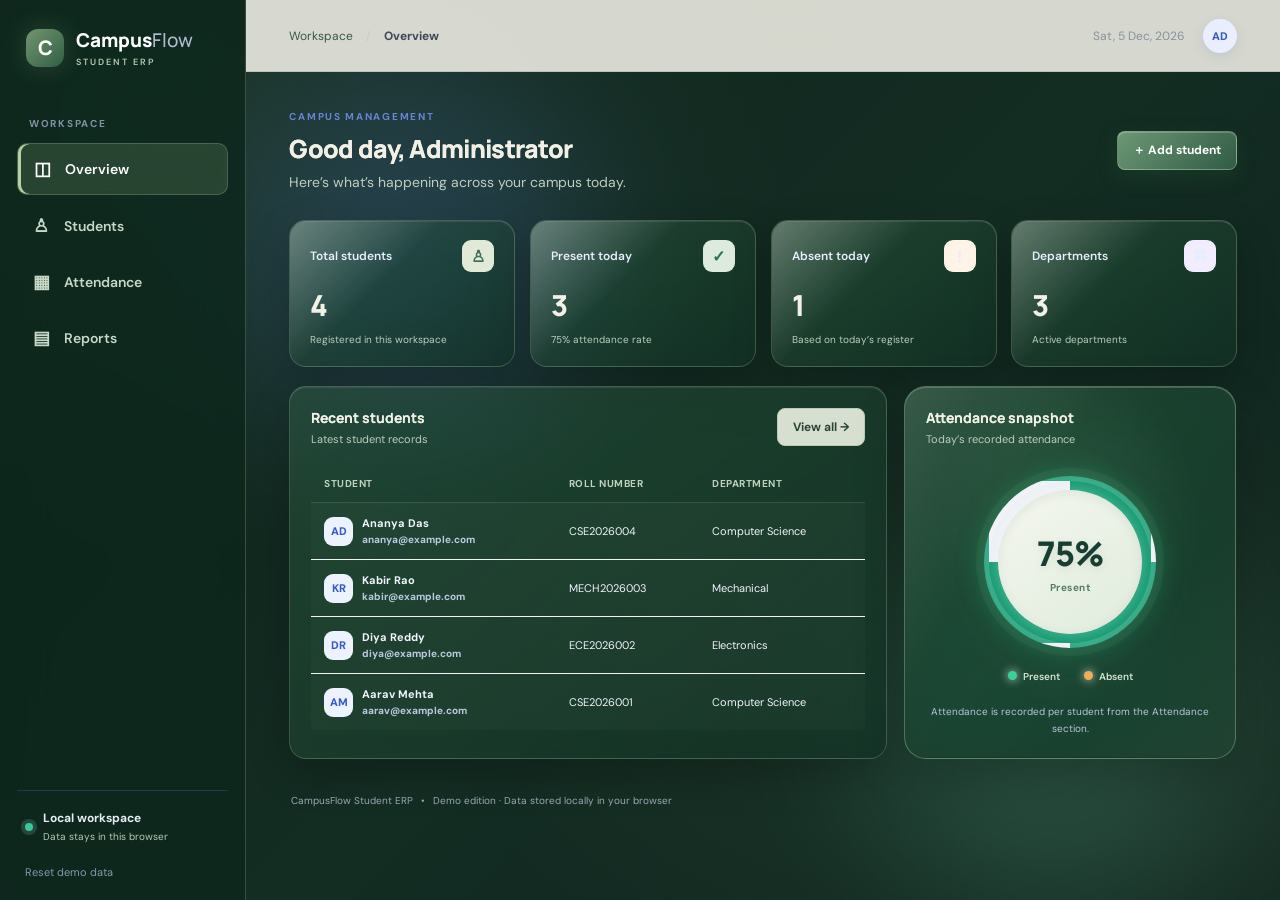
==== commit 26f7b17e: "Add student attendance report and backup controls" ====
--- a/index.html
+++ b/index.html
@@ -24,7 +24,7 @@
 <article class="panel"><div class="panel-heading"><div><h2>Attendance snapshot</h2><p>Today’s recorded attendance</p></div></div><div class="attendance-ring" id="attendanceRing"><div><strong id="ringValue">0%</strong><small>Present</small></div></div><div class="legend"><span><i class="legend-dot green-bg"></i>Present</span><span><i class="legend-dot orange-bg"></i>Absent</span></div><p class="helper">Attendance is recorded per student from the Attendance section.</p></article></div></section>
 <section id="view-students" class="view hidden"><div class="toolbar"><div class="search-box"><span>⌕</span><input id="studentSearch" placeholder="Search name, roll number or email…" aria-label="Search students"></div><select id="departmentFilter"><option value="">All departments</option></select><button class="secondary-button" id="exportStudents">↓ Export CSV</button><button class="primary-button" id="addStudent">＋ Add student</button></div><article class="panel"><div class="panel-heading"><div><h2>Student directory</h2><p id="studentCountLabel">0 records</p></div></div><div id="studentsTable" class="table-wrap"></div></article></section>
 <section id="view-attendance" class="view hidden"><div class="toolbar"><div><label class="field-label" for="attendanceDate">Register date</label><input type="date" id="attendanceDate"></div><div class="search-box"><span>⌕</span><input id="attendanceSearch" placeholder="Find a student…" aria-label="Search attendance"></div><button class="secondary-button" id="markAllPresent">Mark all present</button><button class="primary-button" id="saveAttendance">Save register</button></div><article class="panel"><div class="panel-heading"><div><h2>Daily attendance</h2><p>Choose each student’s status, then save the register.</p></div><span class="pill" id="attendanceSummary">0 marked</span></div><div id="attendanceTable" class="table-wrap"></div></article></section>
-<section id="view-reports" class="view hidden"><div class="toolbar"><div><label class="field-label" for="reportMonth">Report month</label><input type="month" id="reportMonth"></div><button class="secondary-button" id="exportAttendance">↓ Export attendance CSV</button></div><div class="stat-grid report-stats"><article class="stat-card"><span>Attendance records</span><strong id="reportRecords">0</strong></article><article class="stat-card"><span>Present</span><strong id="reportPresent">0</strong></article><article class="stat-card"><span>Absent</span><strong id="reportAbsent">0</strong></article><article class="stat-card"><span>Attendance rate</span><strong id="reportRate">0%</strong></article></div><article class="panel"><div class="panel-heading"><div><h2>Department overview</h2><p>Student count by department</p></div></div><div id="departmentReport" class="department-list"></div></article></section>
+<section id="view-reports" class="view hidden"><div class="toolbar"><div><label class="field-label" for="reportMonth">Report month</label><input type="month" id="reportMonth"></div><button class="secondary-button" id="exportAttendance">↓ Export attendance CSV</button><button class="secondary-button" id="backupData">↓ Backup data</button><button class="secondary-button" id="restoreDataButton">↑ Restore backup</button><input id="restoreDataFile" type="file" accept="application/json,.json" hidden></div><div class="stat-grid report-stats"><article class="stat-card"><span>Attendance records</span><strong id="reportRecords">0</strong></article><article class="stat-card"><span>Present</span><strong id="reportPresent">0</strong></article><article class="stat-card"><span>Absent</span><strong id="reportAbsent">0</strong></article><article class="stat-card"><span>Attendance rate</span><strong id="reportRate">0%</strong></article></div><article class="panel"><div class="panel-heading"><div><h2>Student-wise attendance</h2><p>Monthly attendance based on days marked present or absent</p></div></div><div id="studentAttendanceReport" class="table-wrap"></div></article><article class="panel"><div class="panel-heading"><div><h2>Department overview</h2><p>Student count by department</p></div></div><div id="departmentReport" class="department-list"></div></article></section>
 <footer>CampusFlow Student ERP <span>•</span> Demo edition · Data stored locally in your browser</footer></section></main></div>
 <dialog id="studentDialog"><form id="studentForm" method="dialog"><div class="dialog-heading"><div><p class="eyebrow">STUDENT RECORD</p><h2 id="dialogTitle">Add student</h2></div><button type="button" class="icon-button" id="closeDialog" aria-label="Close">×</button></div><input type="hidden" id="studentId"><div class="form-grid">
 <label>Full name<input id="studentName" required maxlength="80" placeholder="e.g. Aarya Sharma"></label><label>Roll number<input id="studentRoll" required maxlength="30" placeholder="e.g. CSE2026001"></label><label>Email address<input id="studentEmail" type="email" maxlength="120" placeholder="student@example.com"></label><label>Department<input id="studentDepartment" required maxlength="60" placeholder="e.g. Computer Science"></label><label>Year<select id="studentYear"><option>1st Year</option><option>2nd Year</option><option>3rd Year</option><option>4th Year</option></select></label><label>Phone<input id="studentPhone" type="tel" maxlength="20" placeholder="+91 98765 43210"></label></div><p class="form-error" id="formError" role="alert"></p><div class="dialog-actions"><button type="button" class="secondary-button" id="cancelDialog">Cancel</button><button class="primary-button" type="submit">Save student</button></div></form></dialog><div class="toast" id="toast" role="status"></div><script src="app.js"></script></body></html>
--- a/styles.css
+++ b/styles.css
@@ -1 +1,1037 @@
-:root{--ink:#182230;--muted:#778294;--line:#e8edf3;--canvas:#f5f7fb;--blue:#3867e8;--navy:#111c2d;--green:#159b72;--orange:#e38b37;--shadow:0 8px 28px rgba(24,34,48,.045)}*{box-sizing:border-box}body{margin:0;background:var(--canvas);color:var(--ink);font-family:"DM Sans",sans-serif;font-size:14px}button,input,select{font:inherit}button{cursor:pointer}.app-shell{min-height:100vh;display:flex}.sidebar{width:246px;background:var(--navy);color:#d9e2ef;padding:27px 17px 20px;display:flex;flex-direction:column;flex-shrink:0}.brand{display:flex;align-items:center;gap:12px;color:#fff;text-decoration:none;font:800 19px Manrope,sans-serif;margin:0 9px 49px}.brand-mark{width:38px;height:38px;border-radius:12px;background:linear-gradient(145deg,#6c91ff,#3564e8);display:grid;place-items:center;font-size:20px}.brand-light{font-weight:500;color:#aebbd0}.brand small{display:block;color:#8493aa;font:600 9px "DM Sans";letter-spacing:2px;margin-top:3px}.nav-label,.eyebrow{font-size:10px;letter-spacing:1.7px;font-weight:700;color:#8290a5}.nav-label{margin:0 12px 13px}.sidebar nav{display:grid;gap:6px}.nav-link{border:0;background:transparent;color:#aebbd0;text-align:left;padding:13px 14px;border-radius:9px;font-weight:600;display:flex;align-items:center;gap:13px}.nav-link span{font-size:18px;width:20px;text-align:center}.nav-link:hover,.nav-link.active{background:#24334a;color:#fff}.nav-link.active{box-shadow:inset 3px 0 #7192ff}.sidebar-bottom{margin-top:auto}.secure-note{border-top:1px solid #29374b;padding:19px 8px;display:flex;gap:10px;align-items:center}.secure-note b,.secure-note small{display:block}.secure-note b{font-size:12px;color:#e7edf6}.secure-note small{font-size:10px;color:#8290a5;margin-top:4px}.status-dot{width:8px;height:8px;border-radius:50%;background:#36c99a;box-shadow:0 0 0 4px #24483f}.text-button{background:none;border:0;color:#8797ad;font-size:11px;padding:0 8px}.main-area{min-width:0;flex:1}.topbar{height:72px;background:#fff;border-bottom:1px solid var(--line);display:flex;align-items:center;justify-content:space-between;padding:0 4.2%}.breadcrumb{color:#9aa4b2;font-size:12px}.breadcrumb span{padding:0 10px;color:#c4cbd4}.breadcrumb b{color:#3d4858}.top-actions{display:flex;align-items:center;gap:18px}.today{color:#8792a1;font-size:12px}.avatar{width:34px;height:34px;border-radius:50%;background:#e9efff;color:#4266cb;display:grid;place-items:center;font-weight:700;font-size:11px}.menu-button{display:none}.page{max-width:1450px;margin:auto;padding:38px 4.2% 22px}.page-heading{display:flex;align-items:center;justify-content:space-between;margin-bottom:29px}.eyebrow{color:#6884d4;margin:0 0 8px}.page-heading h1{font:800 25px Manrope;margin:0 0 7px;letter-spacing:-.7px}.muted,.panel-heading p{color:var(--muted);margin:0}.primary-button,.secondary-button,.quiet-button{border-radius:8px;padding:10px 15px;font-weight:700;font-size:12px}.primary-button{background:var(--blue);border:1px solid var(--blue);color:#fff;box-shadow:0 4px 10px #3867e825}.primary-button:hover{background:#2855d2}.secondary-button{background:#fff;border:1px solid #dfe5ed;color:#465366}.quiet-button{background:#f3f6ff;color:#4968c7;border:0}.stat-grid{display:grid;grid-template-columns:repeat(4,minmax(0,1fr));gap:15px;margin-bottom:19px}.stat-card,.panel{background:#fff;border:1px solid var(--line);border-radius:12px;box-shadow:var(--shadow)}.stat-card{padding:19px 20px}.stat-top{display:flex;align-items:center;justify-content:space-between;color:#657184;font-size:12px;font-weight:600}.stat-card>strong{display:block;font:800 29px Manrope;margin:13px 0 4px}.stat-card>small{font-size:10px;color:#99a3b1}.stat-icon{width:32px;height:32px;border-radius:9px;display:grid;place-items:center;font-size:16px}.blue{background:#edf2ff;color:#4c6fe0}.green{background:#e7f7f1;color:#159b72}.orange{background:#fff3e8;color:#db8736}.violet{background:#f1edff;color:#8161d5}.content-grid{display:grid;grid-template-columns:minmax(0,1.8fr) minmax(260px,1fr);gap:17px}.panel{padding:21px;margin-bottom:18px;min-width:0}.panel-heading{display:flex;align-items:center;justify-content:space-between;margin-bottom:19px}.panel-heading h2{font:700 14px Manrope;margin:0 0 5px}.panel-heading p{font-size:11px}.table-wrap{width:100%;overflow-x:auto}table{width:100%;border-collapse:collapse;white-space:nowrap}th{text-align:left;color:#9aa4b1;font-size:10px;letter-spacing:.5px;text-transform:uppercase;font-weight:700;padding:12px 13px;border-bottom:1px solid var(--line)}td{padding:13px;border-bottom:1px solid #f0f2f6;font-size:11px;color:#586477}tbody tr:last-child td{border-bottom:0}.student-cell{display:flex;align-items:center;gap:9px}.student-initial{width:29px;height:29px;display:grid;place-items:center;border-radius:9px;background:#edf2ff;color:#5271d3;font-weight:700}.student-cell b{display:block;color:#273447;font-size:11px}.student-cell small{display:block;color:#a0a9b6;font-size:10px;margin-top:3px}.pill{padding:5px 9px;border-radius:20px;background:#edf7f3;color:#16845f;font-size:10px;font-weight:700}.attendance-ring{width:148px;height:148px;border-radius:50%;margin:23px auto 17px;background:conic-gradient(var(--green) 0deg,#edf0f5 0deg);display:grid;place-items:center;position:relative}.attendance-ring:before{content:"";position:absolute;inset:11px;background:#fff;border-radius:50%}.attendance-ring div{position:relative;text-align:center}.attendance-ring strong{display:block;font:800 25px Manrope}.attendance-ring small{color:#9aa4b1;font-size:10px}.legend{display:flex;justify-content:center;gap:18px;color:#778294;font-size:10px}.legend-dot{display:inline-block;width:7px;height:7px;border-radius:50%;margin-right:6px}.green-bg{background:var(--green)}.orange-bg{background:var(--orange)}.helper{font-size:10px;color:#a0a9b6;text-align:center;margin:18px 0 0}.toolbar{display:flex;gap:10px;align-items:end;flex-wrap:wrap;margin-bottom:16px}.search-box{display:flex;align-items:center;gap:9px;background:#fff;border:1px solid #e2e7ef;border-radius:8px;padding:0 12px;min-width:240px;flex:1;height:38px;color:#8e9aac}.search-box input{border:0;outline:0;width:100%;font-size:11px}.toolbar select,.toolbar input[type=date],.toolbar input[type=month]{height:38px;border:1px solid #e2e7ef;border-radius:8px;background:#fff;padding:0 11px;color:#4c596a;font-size:11px}.field-label{display:block;color:#7e8999;font-size:10px;margin-bottom:5px}.row-actions{display:flex;gap:7px}.small-action{border:0;background:#f1f4fb;color:#4f68b5;border-radius:6px;padding:6px 8px;font-size:10px;font-weight:700}.small-action.danger{background:#fff0ef;color:#c35c55}.empty-state{text-align:center;padding:35px;color:#8e99a8;font-size:12px}.attendance-select{border:1px solid #e2e7ef;border-radius:7px;padding:6px 8px;background:white;font-size:10px}.report-stats .stat-card>strong{font-size:25px}.department-list{display:grid;gap:17px}.department-row{display:grid;grid-template-columns:160px 1fr 35px;align-items:center;gap:13px;font-size:11px;color:#647185}.bar-track{height:7px;background:#edf0f5;border-radius:20px;overflow:hidden}.bar-fill{height:100%;background:linear-gradient(90deg,#5c7fe9,#8da5f5);border-radius:20px}footer{padding:17px 2px;color:#a0a9b6;font-size:10px}footer span{padding:0 5px}.hidden{display:none!important}dialog{border:0;border-radius:15px;padding:0;width:min(540px,calc(100% - 30px));box-shadow:0 25px 80px #101b2d40}dialog::backdrop{background:#101a2bb0;backdrop-filter:blur(3px)}dialog form{padding:25px}.dialog-heading{display:flex;justify-content:space-between;align-items:center;margin-bottom:22px}.dialog-heading h2{font:800 20px Manrope;margin:0}.icon-button{border:0;background:#f1f3f7;border-radius:8px;width:32px;height:32px;font-size:20px;color:#667386}.form-grid{display:grid;grid-template-columns:1fr 1fr;gap:14px}.form-grid label{font-size:11px;color:#667386;font-weight:700}.form-grid input,.form-grid select{display:block;width:100%;margin-top:7px;border:1px solid #dfe5ed;border-radius:7px;padding:10px;font-size:11px;outline-color:#7895ef}.dialog-actions{display:flex;justify-content:flex-end;gap:9px;margin-top:20px}.form-error{font-size:11px;color:#c65353;min-height:14px}.toast{position:fixed;right:24px;bottom:24px;background:#15243a;color:white;padding:12px 17px;border-radius:9px;box-shadow:0 10px 30px #17263a30;font-size:12px;opacity:0;transform:translateY(8px);transition:.2s;pointer-events:none}.toast.show{opacity:1;transform:translateY(0)}@media(max-width:1000px){.stat-grid{grid-template-columns:repeat(2,1fr)}.content-grid{grid-template-columns:1fr}}@media(max-width:700px){.sidebar{position:fixed;z-index:5;left:-260px;top:0;bottom:0;transition:.2s}.sidebar.open{left:0;box-shadow:15px 0 35px #101b2d40}.menu-button{display:block;border:0;background:none;font-size:19px;color:#4a5668}.topbar{padding:0 17px}.today{display:none}.page{padding:27px 16px}.page-heading{align-items:flex-start;gap:15px}.page-heading h1{font-size:21px}.page-heading .primary-button{white-space:nowrap;padding:9px 10px}.stat-grid{gap:10px}.stat-card{padding:15px}.stat-card>strong{font-size:25px}.toolbar>*{min-width:0}.toolbar .search-box{flex-basis:100%}.toolbar .primary-button,.toolbar .secondary-button{flex:1}.form-grid{grid-template-columns:1fr 1fr}.department-row{grid-template-columns:100px 1fr 25px}}@media(max-width:420px){.form-grid{grid-template-columns:1fr}.page-heading{display:block}.page-heading .primary-button{margin-top:16px}.stat-grid{grid-template-columns:1fr 1fr}.department-row{grid-template-columns:85px 1fr 25px}}+:root{--ink:#182230;--muted:#778294;--line:#e8edf3;--canvas:#f5f7fb;--blue:#3867e8;--navy:#111c2d;--green:#159b72;--orange:#e38b37;--shadow:0 8px 28px rgba(24,34,48,.045)}*{box-sizing:border-box}body{margin:0;background:var(--canvas);color:var(--ink);font-family:"DM Sans",sans-serif;font-size:14px}button,input,select{font:inherit}button{cursor:pointer}.app-shell{min-height:100vh;display:flex}.sidebar{width:246px;background:var(--navy);color:#d9e2ef;padding:27px 17px 20px;display:flex;flex-direction:column;flex-shrink:0}.brand{display:flex;align-items:center;gap:12px;color:#fff;text-decoration:none;font:800 19px Manrope,sans-serif;margin:0 9px 49px}.brand-mark{width:38px;height:38px;border-radius:12px;background:linear-gradient(145deg,#6c91ff,#3564e8);display:grid;place-items:center;font-size:20px}.brand-light{font-weight:500;color:#aebbd0}.brand small{display:block;color:#8493aa;font:600 9px "DM Sans";letter-spacing:2px;margin-top:3px}.nav-label,.eyebrow{font-size:10px;letter-spacing:1.7px;font-weight:700;color:#8290a5}.nav-label{margin:0 12px 13px}.sidebar nav{display:grid;gap:6px}.nav-link{border:0;background:transparent;color:#aebbd0;text-align:left;padding:13px 14px;border-radius:9px;font-weight:600;display:flex;align-items:center;gap:13px}.nav-link span{font-size:18px;width:20px;text-align:center}.nav-link:hover,.nav-link.active{background:#24334a;color:#fff}.nav-link.active{box-shadow:inset 3px 0 #7192ff}.sidebar-bottom{margin-top:auto}.secure-note{border-top:1px solid #29374b;padding:19px 8px;display:flex;gap:10px;align-items:center}.secure-note b,.secure-note small{display:block}.secure-note b{font-size:12px;color:#e7edf6}.secure-note small{font-size:10px;color:#8290a5;margin-top:4px}.status-dot{width:8px;height:8px;border-radius:50%;background:#36c99a;box-shadow:0 0 0 4px #24483f}.text-button{background:none;border:0;color:#8797ad;font-size:11px;padding:0 8px}.main-area{min-width:0;flex:1}.topbar{height:72px;background:#fff;border-bottom:1px solid var(--line);display:flex;align-items:center;justify-content:space-between;padding:0 4.2%}.breadcrumb{color:#9aa4b2;font-size:12px}.breadcrumb span{padding:0 10px;color:#c4cbd4}.breadcrumb b{color:#3d4858}.top-actions{display:flex;align-items:center;gap:18px}.today{color:#8792a1;font-size:12px}.avatar{width:34px;height:34px;border-radius:50%;background:#e9efff;color:#4266cb;display:grid;place-items:center;font-weight:700;font-size:11px}.menu-button{display:none}.page{max-width:1450px;margin:auto;padding:38px 4.2% 22px}.page-heading{display:flex;align-items:center;justify-content:space-between;margin-bottom:29px}.eyebrow{color:#6884d4;margin:0 0 8px}.page-heading h1{font:800 25px Manrope;margin:0 0 7px;letter-spacing:-.7px}.muted,.panel-heading p{color:var(--muted);margin:0}.primary-button,.secondary-button,.quiet-button{border-radius:8px;padding:10px 15px;font-weight:700;font-size:12px}.primary-button{background:var(--blue);border:1px solid var(--blue);color:#fff;box-shadow:0 4px 10px #3867e825}.primary-button:hover{background:#2855d2}.secondary-button{background:#fff;border:1px solid #dfe5ed;color:#465366}.quiet-button{background:#f3f6ff;color:#4968c7;border:0}.stat-grid{display:grid;grid-template-columns:repeat(4,minmax(0,1fr));gap:15px;margin-bottom:19px}.stat-card,.panel{background:#fff;border:1px solid var(--line);border-radius:12px;box-shadow:var(--shadow)}.stat-card{padding:19px 20px}.stat-top{display:flex;align-items:center;justify-content:space-between;color:#657184;font-size:12px;font-weight:600}.stat-card>strong{display:block;font:800 29px Manrope;margin:13px 0 4px}.stat-card>small{font-size:10px;color:#99a3b1}.stat-icon{width:32px;height:32px;border-radius:9px;display:grid;place-items:center;font-size:16px}.blue{background:#edf2ff;color:#4c6fe0}.green{background:#e7f7f1;color:#159b72}.orange{background:#fff3e8;color:#db8736}.violet{background:#f1edff;color:#8161d5}.content-grid{display:grid;grid-template-columns:minmax(0,1.8fr) minmax(260px,1fr);gap:17px}.panel{padding:21px;margin-bottom:18px;min-width:0}.panel-heading{display:flex;align-items:center;justify-content:space-between;margin-bottom:19px}.panel-heading h2{font:700 14px Manrope;margin:0 0 5px}.panel-heading p{font-size:11px}.table-wrap{width:100%;overflow-x:auto}table{width:100%;border-collapse:collapse;white-space:nowrap}th{text-align:left;color:#9aa4b1;font-size:10px;letter-spacing:.5px;text-transform:uppercase;font-weight:700;padding:12px 13px;border-bottom:1px solid var(--line)}td{padding:13px;border-bottom:1px solid #f0f2f6;font-size:11px;color:#586477}tbody tr:last-child td{border-bottom:0}.student-cell{display:flex;align-items:center;gap:9px}.student-initial{width:29px;height:29px;display:grid;place-items:center;border-radius:9px;background:#edf2ff;color:#5271d3;font-weight:700}.student-cell b{display:block;color:#273447;font-size:11px}.student-cell small{display:block;color:#a0a9b6;font-size:10px;margin-top:3px}.pill{padding:5px 9px;border-radius:20px;background:#edf7f3;color:#16845f;font-size:10px;font-weight:700}.attendance-ring{width:148px;height:148px;border-radius:50%;margin:23px auto 17px;background:conic-gradient(var(--green) 0deg,#edf0f5 0deg);display:grid;place-items:center;position:relative}.attendance-ring:before{content:"";position:absolute;inset:11px;background:#fff;border-radius:50%}.attendance-ring div{position:relative;text-align:center}.attendance-ring strong{display:block;font:800 25px Manrope}.attendance-ring small{color:#9aa4b1;font-size:10px}.legend{display:flex;justify-content:center;gap:18px;color:#778294;font-size:10px}.legend-dot{display:inline-block;width:7px;height:7px;border-radius:50%;margin-right:6px}.green-bg{background:var(--green)}.orange-bg{background:var(--orange)}.helper{font-size:10px;color:#a0a9b6;text-align:center;margin:18px 0 0}.toolbar{display:flex;gap:10px;align-items:end;flex-wrap:wrap;margin-bottom:16px}.search-box{display:flex;align-items:center;gap:9px;background:#fff;border:1px solid #e2e7ef;border-radius:8px;padding:0 12px;min-width:240px;flex:1;height:38px;color:#8e9aac}.search-box input{border:0;outline:0;width:100%;font-size:11px}.toolbar select,.toolbar input[type=date],.toolbar input[type=month]{height:38px;border:1px solid #e2e7ef;border-radius:8px;background:#fff;padding:0 11px;color:#4c596a;font-size:11px}.field-label{display:block;color:#7e8999;font-size:10px;margin-bottom:5px}.row-actions{display:flex;gap:7px}.small-action{border:0;background:#f1f4fb;color:#4f68b5;border-radius:6px;padding:6px 8px;font-size:10px;font-weight:700}.small-action.danger{background:#fff0ef;color:#c35c55}.empty-state{text-align:center;padding:35px;color:#8e99a8;font-size:12px}.attendance-select{border:1px solid #e2e7ef;border-radius:7px;padding:6px 8px;background:white;font-size:10px}.report-stats .stat-card>strong{font-size:25px}.department-list{display:grid;gap:17px}.department-row{display:grid;grid-template-columns:160px 1fr 35px;align-items:center;gap:13px;font-size:11px;color:#647185}.bar-track{height:7px;background:#edf0f5;border-radius:20px;overflow:hidden}.bar-fill{height:100%;background:linear-gradient(90deg,#5c7fe9,#8da5f5);border-radius:20px}footer{padding:17px 2px;color:#a0a9b6;font-size:10px}footer span{padding:0 5px}.hidden{display:none!important}dialog{border:0;border-radius:15px;padding:0;width:min(540px,calc(100% - 30px));box-shadow:0 25px 80px #101b2d40}dialog::backdrop{background:#101a2bb0;backdrop-filter:blur(3px)}dialog form{padding:25px}.dialog-heading{display:flex;justify-content:space-between;align-items:center;margin-bottom:22px}.dialog-heading h2{font:800 20px Manrope;margin:0}.icon-button{border:0;background:#f1f3f7;border-radius:8px;width:32px;height:32px;font-size:20px;color:#667386}.form-grid{display:grid;grid-template-columns:1fr 1fr;gap:14px}.form-grid label{font-size:11px;color:#667386;font-weight:700}.form-grid input,.form-grid select{display:block;width:100%;margin-top:7px;border:1px solid #dfe5ed;border-radius:7px;padding:10px;font-size:11px;outline-color:#7895ef}.dialog-actions{display:flex;justify-content:flex-end;gap:9px;margin-top:20px}.form-error{font-size:11px;color:#c65353;min-height:14px}.toast{position:fixed;right:24px;bottom:24px;background:#15243a;color:white;padding:12px 17px;border-radius:9px;box-shadow:0 10px 30px #17263a30;font-size:12px;opacity:0;transform:translateY(8px);transition:.2s;pointer-events:none}.toast.show{opacity:1;transform:translateY(0)}@media(max-width:1000px){.stat-grid{grid-template-columns:repeat(2,1fr)}.content-grid{grid-template-columns:1fr}}@media(max-width:700px){.sidebar{position:fixed;z-index:5;left:-260px;top:0;bottom:0;transition:.2s}.sidebar.open{left:0;box-shadow:15px 0 35px #101b2d40}.menu-button{display:block;border:0;background:none;font-size:19px;color:#4a5668}.topbar{padding:0 17px}.today{display:none}.page{padding:27px 16px}.page-heading{align-items:flex-start;gap:15px}.page-heading h1{font-size:21px}.page-heading .primary-button{white-space:nowrap;padding:9px 10px}.stat-grid{gap:10px}.stat-card{padding:15px}.stat-card>strong{font-size:25px}.toolbar>*{min-width:0}.toolbar .search-box{flex-basis:100%}.toolbar .primary-button,.toolbar .secondary-button{flex:1}.form-grid{grid-template-columns:1fr 1fr}.department-row{grid-template-columns:100px 1fr 25px}}@media(max-width:420px){.form-grid{grid-template-columns:1fr}.page-heading{display:block}.page-heading .primary-button{margin-top:16px}.stat-grid{grid-template-columns:1fr 1fr}.department-row{grid-template-columns:85px 1fr 25px}}
+
+/* CampusFlow 3D motion upgrade */
+body{isolation:isolate;overflow-x:hidden}body:before,body:after{content:"";position:fixed;z-index:-1;width:360px;height:360px;border-radius:50%;filter:blur(75px);opacity:.16;pointer-events:none;animation:ambientFloat 16s ease-in-out infinite alternate}body:before{top:8%;left:18%;background:#638bff}body:after{right:4%;bottom:0;background:#62d6bd;animation-delay:-7s}.main-area{position:relative;z-index:0}.page{perspective:1200px}.stat-card,.panel{transform-style:preserve-3d;will-change:transform;transition:transform .24s cubic-bezier(.2,.75,.25,1),box-shadow .24s,border-color .24s;animation:riseIn .65s both}.stat-card:nth-child(2){animation-delay:.06s}.stat-card:nth-child(3){animation-delay:.12s}.stat-card:nth-child(4){animation-delay:.18s}.panel{animation-delay:.2s}.stat-card:hover,.panel:hover{box-shadow:0 20px 45px rgba(28,48,84,.12);border-color:#d8e2fb}.stat-card:after{content:"";position:absolute;inset:0;border-radius:inherit;pointer-events:none;background:linear-gradient(135deg,rgba(255,255,255,.55),transparent 42%);opacity:.55}.stat-card>*{transform:translateZ(12px)}.brand-mark{box-shadow:0 8px 22px #3564e855;animation:markPulse 4s ease-in-out infinite}.nav-link{transition:transform .2s,background .2s,color .2s}.nav-link:hover{transform:translateX(4px)}.primary-button{transition:transform .2s,box-shadow .2s,background .2s}.primary-button:hover{transform:translateY(-2px);box-shadow:0 9px 22px #3867e83d}.attendance-ring{filter:drop-shadow(0 8px 16px rgba(21,155,114,.12));transition:background .5s,transform .35s}.attendance-ring:hover{transform:rotate(8deg) scale(1.04)}.bar-fill{transform-origin:left;animation:barGrow .9s cubic-bezier(.2,.75,.25,1) both}.avatar{box-shadow:0 4px 12px #4266cb22;transition:transform .25s}.avatar:hover{transform:rotate(-8deg) scale(1.08)}.view:not(.hidden){animation:viewIn .38s ease both}.dialog-heading{transform:translateZ(8px)}.toast{backdrop-filter:blur(12px)}@keyframes ambientFloat{0%{transform:translate3d(0,0,0) scale(.9)}100%{transform:translate3d(55px,-35px,0) scale(1.15)}}@keyframes riseIn{from{opacity:0;transform:translateY(16px) rotateX(3deg)}to{opacity:1;transform:translateY(0) rotateX(0)}}@keyframes viewIn{from{opacity:0;transform:translateY(8px)}to{opacity:1;transform:translateY(0)}}@keyframes markPulse{0%,100%{box-shadow:0 8px 22px #3564e833}50%{box-shadow:0 8px 28px #638bff88}}@keyframes barGrow{from{transform:scaleX(0)}to{transform:scaleX(1)}}@media(max-width:700px){body:before,body:after{width:220px;height:220px;filter:blur(55px);opacity:.12}.stat-card,.panel{animation:none}}@media(prefers-reduced-motion:reduce){*,*:before,*:after{animation-duration:.01ms!important;animation-iteration-count:1!important;scroll-behavior:auto!important;transition-duration:.01ms!important}}
+
+/* =========================================
+   CAMPUSFLOW - PREMIUM 3D VISUAL UPGRADE
+   ========================================= */
+
+:root {
+  --cf-primary: #8b5cf6;
+  --cf-secondary: #06b6d4;
+  --cf-accent: #ec4899;
+  --cf-glow: rgba(139,92,246,.35);
+}
+
+html {
+  scroll-behavior: smooth;
+}
+
+body {
+  background:
+    radial-gradient(ellipse at 10% 10%, rgba(99,102,241,.15), transparent 40%),
+    radial-gradient(ellipse at 90% 85%, rgba(6,182,212,.12), transparent 40%),
+    #0b1020;
+  perspective: 1200px;
+}
+
+button, a, .card, .panel, .stat-card,
+.dashboard-card, .feature-card {
+  transition:
+    transform .35s cubic-bezier(.2,.8,.2,1),
+    box-shadow .35s ease,
+    background .35s ease,
+    border-color .35s ease;
+}
+
+/* Rich gradient headings */
+h1, h2 {
+  background: linear-gradient(110deg,#fff,#a5b4fc,#67e8f9);
+  -webkit-background-clip: text;
+  background-clip: text;
+  color: transparent;
+}
+
+/* Glassmorphism panels */
+.card, .panel, .stat-card,
+.dashboard-card, .feature-card {
+  background: linear-gradient(
+    145deg,
+    rgba(30,41,70,.88),
+    rgba(15,23,42,.92)
+  );
+  border: 1px solid rgba(148,163,255,.16);
+  box-shadow:
+    0 12px 30px rgba(0,0,0,.20),
+    inset 0 1px 0 rgba(255,255,255,.06);
+  backdrop-filter: blur(16px);
+  transform-style: preserve-3d;
+  animation: cf-appear .65s ease both;
+}
+
+.card:hover, .panel:hover, .stat-card:hover,
+.dashboard-card:hover, .feature-card:hover {
+  transform: translateY(-7px) rotateX(2deg) rotateY(-1deg);
+  border-color: rgba(129,140,248,.55);
+  box-shadow:
+    0 22px 45px rgba(0,0,0,.35),
+    0 0 24px var(--cf-glow);
+}
+
+/* Premium gradient buttons */
+button, .btn, .button, a.button {
+  position: relative;
+  overflow: hidden;
+}
+
+button:hover, .btn:hover, .button:hover {
+  transform: translateY(-3px) scale(1.025);
+  box-shadow: 0 10px 28px rgba(99,102,241,.3);
+}
+
+button:active, .btn:active {
+  transform: scale(.97);
+}
+
+/* Animated shine */
+button::after, .btn::after {
+  content: "";
+  position: absolute;
+  top: -100%;
+  left: -60%;
+  width: 35%;
+  height: 300%;
+  background: rgba(255,255,255,.12);
+  transform: rotate(25deg);
+  transition: left .6s ease;
+  pointer-events: none;
+}
+
+button:hover::after, .btn:hover::after {
+  left: 130%;
+}
+
+/* Inputs */
+input, select, textarea {
+  transition: .3s ease;
+}
+
+input:focus, select:focus, textarea:focus {
+  outline: none;
+  border-color: #818cf8 !important;
+  box-shadow: 0 0 0 4px rgba(129,140,248,.15),
+              0 0 18px rgba(129,140,248,.12);
+}
+
+/* Navigation effects */
+nav a, nav button, .nav-link {
+  transition: .3s ease;
+}
+
+nav a:hover, nav button:hover, .nav-link:hover {
+  transform: translateX(5px);
+  background: linear-gradient(90deg,rgba(139,92,246,.2),transparent);
+}
+
+/* Table animation */
+tbody tr {
+  animation: cf-row-in .4s ease both;
+  transition: background .25s ease;
+}
+
+tbody tr:hover {
+  background: rgba(99,102,241,.10);
+}
+
+/* Floating ambient light */
+.brand-mark, .logo {
+  box-shadow: 0 0 25px rgba(139,92,246,.4);
+  animation: cf-float 4s ease-in-out infinite;
+}
+
+/* Smooth entrance */
+@keyframes cf-appear {
+  from { opacity: 0; transform: translateY(15px) scale(.98); }
+  to { opacity: 1; transform: translateY(0) scale(1); }
+}
+
+@keyframes cf-row-in {
+  from { opacity: 0; transform: translateX(-8px); }
+  to { opacity: 1; transform: translateX(0); }
+}
+
+@keyframes cf-float {
+  0%,100% { transform: translateY(0); }
+  50% { transform: translateY(-5px); }
+}
+
+/* Beautiful scrollbar */
+::-webkit-scrollbar {
+  width: 8px;
+  height: 8px;
+}
+
+::-webkit-scrollbar-track {
+  background: #0b1020;
+}
+
+::-webkit-scrollbar-thumb {
+  background: linear-gradient(#8b5cf6,#06b6d4);
+  border-radius: 20px;
+}
+
+/* Reduced motion accessibility */
+@media (prefers-reduced-motion: reduce) {
+  *, *::before, *::after {
+    animation-duration: .01ms !important;
+    transition-duration: .01ms !important;
+    scroll-behavior: auto !important;
+  }
+}
+
+/* CAMPUSFLOW - HIGH CONTRAST FIX */
+
+body {
+  color: #edf3ff !important;
+}
+
+.panel, .card, .stat-card,
+.dashboard-card, .feature-card {
+  color: #edf3ff !important;
+}
+
+.panel p, .card p, .stat-card small,
+.panel small, .card small,
+.muted, td, th, label {
+  color: #b7c5dc !important;
+}
+
+.stat-card strong,
+td strong, .student-cell strong {
+  color: #ffffff !important;
+  opacity: 1 !important;
+}
+
+.stat-card span,
+.panel h2, .card h2 {
+  color: #e6edff !important;
+  opacity: 1 !important;
+}
+
+table tbody tr {
+  background: rgba(255,255,255,.015);
+}
+
+table tbody tr:hover {
+  background: rgba(99,102,241,.13);
+}
+
+.panel, .stat-card, .card {
+  backdrop-filter: blur(12px);
+  border-color: rgba(148,163,255,.22);
+}
+
+
+/* CAMPUSFLOW - FINAL READABILITY POLISH */
+
+tbody td:first-child strong,
+.student-cell strong,
+.student-info strong,
+.student-name {
+    color: #f1f5ff !important;
+    opacity: 1 !important;
+}
+
+.stat-icon {
+    color: #344a8a !important;
+    font-weight: 900;
+}
+
+.stat-icon.green { color: #087d61 !important; }
+.stat-icon.red { color: #b45309 !important; }
+.stat-icon.purple { color: #7046b8 !important; }
+
+.donut-center,
+.donut-center strong,
+.chart-center,
+.chart-center strong,
+.chart-label {
+    color: #17233b !important;
+    font-weight: 800 !important;
+}
+
+.panel, .stat-card {
+    box-shadow:
+        0 12px 35px rgba(0,0,0,.22),
+        inset 0 1px 0 rgba(255,255,255,.06);
+}
+
+
+/* CAMPUSFLOW - FORCE HIGH CONTRAST PATCH */
+
+/* Student names and details */
+table tbody td,
+table tbody td *,
+.student-cell *,
+.student-info *,
+.student-details *,
+.student-name,
+.student-email {
+    color: #F1F5FF !important;
+    opacity: 1 !important;
+    -webkit-text-fill-color: #F1F5FF !important;
+    text-shadow: none !important;
+}
+
+/* Secondary student information */
+table tbody td small,
+.student-cell small,
+.student-info small {
+    color: #B9C8DF !important;
+    -webkit-text-fill-color: #B9C8DF !important;
+}
+
+/* Attendance chart centre */
+[class*="chart"] [class*="value"],
+[class*="chart"] [class*="percent"],
+[class*="donut"] *,
+[class*="attendance"] [class*="center"] *,
+svg text {
+    fill: #17233B !important;
+    color: #17233B !important;
+    opacity: 1 !important;
+    -webkit-text-fill-color: #17233B !important;
+}
+
+/* Make table rows clearer */
+table tbody tr {
+    background-color: rgba(255,255,255,.025) !important;
+}
+
+table tbody tr:hover {
+    background-color: rgba(99,102,241,.15) !important;
+}
+
+/* Clear, readable dashboard statistics */
+.stat-card strong,
+.stat-card h2,
+.stat-card h3 {
+    color: #FFFFFF !important;
+    -webkit-text-fill-color: #FFFFFF !important;
+    opacity: 1 !important;
+}
+
+
+/* CAMPUSFLOW - ATTENDANCE CONTROL FIX */
+
+/* Attendance dropdowns */
+table select,
+table tbody td select,
+.attendance-select {
+    background: #ffffff !important;
+    color: #17233b !important;
+    -webkit-text-fill-color: #17233b !important;
+    border: 1px solid #cbd5e1 !important;
+    font-weight: 600 !important;
+    opacity: 1 !important;
+}
+
+table select option,
+.attendance-select option {
+    background: #ffffff !important;
+    color: #17233b !important;
+    -webkit-text-fill-color: #17233b !important;
+}
+
+/* Student initials */
+.student-cell span,
+.student-avatar,
+.student-initial,
+.avatar {
+    color: #3659c9 !important;
+    -webkit-text-fill-color: #3659c9 !important;
+    font-weight: 800 !important;
+}
+
+/* Keep student names readable */
+table tbody td strong {
+    color: #ffffff !important;
+    -webkit-text-fill-color: #ffffff !important;
+}
+
+/* Keep secondary information readable */
+table tbody td small {
+    color: #bdcbe0 !important;
+    -webkit-text-fill-color: #bdcbe0 !important;
+}
+
+
+/* CAMPUSFLOW - STUDENT ACTION BUTTON FIX */
+
+table .mini-button,
+table button,
+.row-actions button {
+    color: #24365b !important;
+    -webkit-text-fill-color: #24365b !important;
+    background: #edf2ff !important;
+    border: 1px solid #c5d2f5 !important;
+    opacity: 1 !important;
+    font-size: 11px !important;
+    font-weight: 800 !important;
+    padding: 8px 12px !important;
+    min-width: 42px;
+    border-radius: 8px !important;
+}
+
+table .mini-button.delete,
+.row-actions button.delete,
+.row-actions .delete {
+    color: #c24152 !important;
+    -webkit-text-fill-color: #c24152 !important;
+    background: #fff0f1 !important;
+    border-color: #ffc6cc !important;
+}
+
+table .mini-button:hover,
+.row-actions button:hover {
+    transform: translateY(-2px);
+    box-shadow: 0 5px 15px rgba(99,102,241,.2);
+}
+
+
+/* ==========================================
+   CAMPUSFLOW - NATURE INSPIRED THEME
+   Forest | Sage | Moss | Earth | Cream
+   ========================================== */
+
+:root {
+  --nature-forest: #183D32;
+  --nature-deep: #102B25;
+  --nature-leaf: #527C63;
+  --nature-sage: #A3B899;
+  --nature-moss: #71875A;
+  --nature-earth: #D9C9A3;
+  --nature-cream: #F2F0E6;
+  --nature-text: #F4F5ED;
+}
+
+/* Main background */
+body {
+  background:
+    radial-gradient(ellipse at 10% 10%, rgba(82,124,99,.22), transparent 40%),
+    radial-gradient(ellipse at 90% 90%, rgba(113,135,90,.18), transparent 40%),
+    #10251F !important;
+  color: var(--nature-text) !important;
+}
+
+/* Sidebar */
+.sidebar {
+  background: #142F27 !important;
+  border-color: #345443 !important;
+}
+
+.brand-mark {
+  background: linear-gradient(135deg,#72966E,#315E45) !important;
+  box-shadow: 0 0 24px rgba(113,150,110,.3) !important;
+}
+
+.nav-link.active {
+  background: #315443 !important;
+  box-shadow: inset 3px 0 #B1C99D !important;
+  color: #FFFFFF !important;
+}
+
+.nav-link:hover {
+  background: rgba(163,184,153,.16) !important;
+}
+
+/* Top navigation */
+.topbar {
+  background: var(--nature-cream) !important;
+  border-color: #D9DDCD !important;
+  color: #294437 !important;
+}
+
+.breadcrumb,
+.breadcrumb strong,
+.date-label {
+  color: #385847 !important;
+}
+
+/* Main headings */
+h1, h2 {
+  background: linear-gradient(110deg,#F2F0E6,#B5CEA9) !important;
+  -webkit-background-clip: text !important;
+  background-clip: text !important;
+  color: transparent !important;
+}
+
+/* Cards and panels */
+.panel, .card, .stat-card,
+.dashboard-card, .feature-card {
+  background: linear-gradient(145deg,#203D32,#172F29) !important;
+  border: 1px solid rgba(163,184,153,.25) !important;
+  box-shadow: 0 12px 30px rgba(0,0,0,.22),
+              inset 0 1px 0 rgba(255,255,255,.04) !important;
+}
+
+.panel:hover, .card:hover, .stat-card:hover {
+  border-color: #A3B899 !important;
+  box-shadow: 0 18px 35px rgba(0,0,0,.3),
+              0 0 18px rgba(113,135,90,.2) !important;
+}
+
+/* Buttons */
+.primary-button, .btn-primary {
+  background: linear-gradient(135deg,#527C63,#315B45) !important;
+  color: #FFFFFF !important;
+  border-color: #719779 !important;
+}
+
+.primary-button:hover, .btn-primary:hover {
+  background: linear-gradient(135deg,#6D9875,#426C51) !important;
+}
+
+/* Secondary buttons */
+.secondary-button {
+  background: #E8EBDD !important;
+  color: #294437 !important;
+  border-color: #BCCBB5 !important;
+}
+
+/* Text readability */
+.muted, small, th {
+  color: #B9C9B4 !important;
+}
+
+td, td strong, .student-cell strong {
+  color: #F2F0E6 !important;
+  -webkit-text-fill-color: #F2F0E6 !important;
+}
+
+td small {
+  color: #C1CFBB !important;
+}
+
+/* Inputs */
+input, select, textarea {
+  background: #F2F0E6 !important;
+  color: #294437 !important;
+  border-color: #A3B899 !important;
+}
+
+input::placeholder {
+  color: #718575 !important;
+}
+
+/* Attendance dropdown */
+.attendance-select, table select {
+  background: #F2F0E6 !important;
+  color: #294437 !important;
+  -webkit-text-fill-color: #294437 !important;
+}
+
+/* Table */
+tbody tr {
+  background: rgba(163,184,153,.055) !important;
+}
+
+tbody tr:hover {
+  background: rgba(163,184,153,.15) !important;
+}
+
+/* Edit and delete buttons */
+.row-actions .mini-button,
+table .mini-button {
+  background: #E8EBDD !important;
+  color: #294437 !important;
+  -webkit-text-fill-color: #294437 !important;
+}
+
+.row-actions .delete,
+table .mini-button.delete {
+  background: #F5E6DD !important;
+  color: #994B3D !important;
+  -webkit-text-fill-color: #994B3D !important;
+}
+
+/* Attendance and success indicators */
+.stat-icon.green {
+  background: #DCEBDD !important;
+  color: #28744B !important;
+}
+
+.stat-icon.blue {
+  background: #E1E9D9 !important;
+  color: #426C51 !important;
+}
+
+.stat-icon.purple {
+  background: #E9E8D8 !important;
+  color: #697747 !important;
+}
+
+/* Scrollbar */
+::-webkit-scrollbar-thumb {
+  background: linear-gradient(#527C63,#A3B899) !important;
+}
+
+
+/* ==========================================
+   CAMPUSFLOW - FOREST GLASSMORPHISM
+   ========================================== */
+
+:root {
+  --glass-bg: rgba(31, 66, 51, .48);
+  --glass-border: rgba(190, 220, 181, .22);
+  --glass-highlight: rgba(255,255,255,.13);
+  --glass-glow: rgba(126, 170, 120, .22);
+}
+
+/* Ambient background */
+body {
+  background:
+    radial-gradient(ellipse at 15% 15%, rgba(82,124,99,.28), transparent 42%),
+    radial-gradient(ellipse at 85% 80%, rgba(113,135,90,.20), transparent 45%),
+    linear-gradient(135deg,#0c2019,#142d23 55%,#0b211c) !important;
+  background-attachment: fixed !important;
+}
+
+/* Glass panels */
+.panel, .card, .stat-card,
+.dashboard-card, .feature-card {
+  background: linear-gradient(
+    135deg,
+    rgba(75,115,86,.28),
+    rgba(23,52,40,.50)
+  ) !important;
+
+  backdrop-filter: blur(22px) saturate(145%) !important;
+  -webkit-backdrop-filter: blur(22px) saturate(145%) !important;
+
+  border: 1px solid var(--glass-border) !important;
+  border-top-color: rgba(255,255,255,.19) !important;
+  border-radius: 16px !important;
+
+  box-shadow:
+    0 15px 40px rgba(0,0,0,.22),
+    inset 0 1px 0 rgba(255,255,255,.10),
+    inset 0 -1px 0 rgba(0,0,0,.10) !important;
+
+  transition: transform .4s ease, box-shadow .4s ease,
+              border-color .4s ease !important;
+}
+
+/* 3D hover */
+.panel:hover, .card:hover, .stat-card:hover {
+  transform: translateY(-5px) perspective(900px) rotateX(1deg);
+  border-color: rgba(190,220,181,.48) !important;
+  box-shadow:
+    0 22px 48px rgba(0,0,0,.30),
+    0 0 25px var(--glass-glow),
+    inset 0 1px 0 rgba(255,255,255,.15) !important;
+}
+
+/* Glass sidebar */
+.sidebar {
+  background: rgba(15,39,29,.78) !important;
+  backdrop-filter: blur(24px) saturate(140%) !important;
+  -webkit-backdrop-filter: blur(24px) saturate(140%) !important;
+  border-right: 1px solid var(--glass-border) !important;
+}
+
+/* Glass topbar */
+.topbar {
+  background: rgba(242,240,230,.83) !important;
+  backdrop-filter: blur(20px) !important;
+  -webkit-backdrop-filter: blur(20px) !important;
+}
+
+/* Glass buttons */
+.primary-button {
+  background: linear-gradient(
+    135deg,
+    rgba(104,157,112,.95),
+    rgba(49,103,69,.92)
+  ) !important;
+  border: 1px solid rgba(220,240,210,.28) !important;
+  box-shadow:
+    0 7px 20px rgba(40,95,57,.25),
+    inset 0 1px 0 rgba(255,255,255,.22) !important;
+}
+
+.secondary-button {
+  background: rgba(235,241,225,.88) !important;
+  backdrop-filter: blur(12px) !important;
+}
+
+/* Glass navigation */
+.nav-link.active {
+  background: rgba(132,173,125,.22) !important;
+  border: 1px solid rgba(190,220,181,.20) !important;
+  backdrop-filter: blur(12px) !important;
+}
+
+/* Glass table rows */
+tbody tr {
+  background: rgba(255,255,255,.035) !important;
+  transition: background .3s ease !important;
+}
+
+tbody tr:hover {
+  background: rgba(163,184,153,.13) !important;
+}
+
+/* Glass form controls */
+input, select, textarea {
+  border-radius: 9px !important;
+  box-shadow: inset 0 1px 4px rgba(0,0,0,.07) !important;
+}
+
+/* Subtle animation */
+@keyframes glassEntrance {
+  from { opacity: 0; transform: translateY(12px); }
+  to { opacity: 1; transform: translateY(0); }
+}
+
+.page.active .panel,
+.page.active .stat-card {
+  animation: glassEntrance .55s ease both;
+}
+
+@media (prefers-reduced-motion: reduce) {
+  *, *::before, *::after {
+    animation-duration: .01ms !important;
+    transition-duration: .01ms !important;
+  }
+}
+
+
+/* CAMPUSFLOW - PREMIUM ATTENDANCE GLASS CARD */
+
+/* Attendance glass panel */
+.content-grid > .panel:has(#attendanceRing) {
+    position: relative;
+    overflow: hidden;
+    isolation: isolate;
+    background:
+        radial-gradient(ellipse at 50% 38%,
+            rgba(125,190,140,.16), transparent 55%),
+        linear-gradient(145deg,
+            rgba(53,100,72,.48),
+            rgba(20,52,39,.78)) !important;
+    border: 1px solid rgba(190,225,183,.35) !important;
+    border-radius: 22px !important;
+    backdrop-filter: blur(24px) saturate(160%) !important;
+    box-shadow:
+        0 20px 50px rgba(0,0,0,.22),
+        inset 0 1px 0 rgba(255,255,255,.18),
+        inset 0 -1px 0 rgba(0,0,0,.12) !important;
+}
+
+/* Soft glass reflection */
+.content-grid > .panel:has(#attendanceRing)::before {
+    content: "";
+    position: absolute;
+    inset: 0;
+    z-index: -1;
+    pointer-events: none;
+    background: linear-gradient(
+        125deg,
+        rgba(255,255,255,.11),
+        transparent 35%,
+        transparent 70%,
+        rgba(180,220,165,.07)
+    );
+}
+
+/* Attendance ring - preserve live percentage */
+#attendanceRing {
+    width: 172px !important;
+    height: 172px !important;
+    margin: 30px auto 22px !important;
+    border: 5px solid rgba(255,255,255,.15);
+    box-shadow:
+        0 0 0 8px rgba(140,190,145,.08),
+        0 0 30px rgba(25,190,125,.22),
+        0 15px 35px rgba(0,0,0,.24);
+    filter: drop-shadow(0 0 12px rgba(30,190,125,.18));
+    transition: filter .4s ease, transform .4s ease;
+    animation: natureRingIn .9s ease both;
+}
+
+/* Inner glass surface */
+#attendanceRing::before {
+    inset: 9px !important;
+    background: linear-gradient(
+        145deg,
+        #F5F7EE,
+        #DFEBDD
+    ) !important;
+    box-shadow:
+        inset 0 3px 12px rgba(30,65,45,.08),
+        0 0 15px rgba(255,255,255,.3);
+}
+
+/* Percentage */
+#ringValue {
+    color: #183D32 !important;
+    -webkit-text-fill-color: #183D32 !important;
+    font: 800 34px Manrope, sans-serif !important;
+    letter-spacing: -1px;
+    text-shadow: 0 2px 8px rgba(30,65,45,.10);
+    animation: natureValueIn .8s ease both;
+}
+
+/* Present label */
+#attendanceRing small {
+    display: block;
+    margin-top: 5px;
+    color: #527C63 !important;
+    font-weight: 700;
+    letter-spacing: .5px;
+}
+
+/* Legend */
+.legend {
+    gap: 24px !important;
+    color: #D4E5D0 !important;
+    font-weight: 600;
+}
+
+.legend-dot {
+    width: 9px !important;
+    height: 9px !important;
+    box-shadow: 0 0 10px currentColor;
+}
+
+.green-bg { background: #35D39A !important; }
+.orange-bg { background: #F0AE59 !important; }
+
+/* Supporting text */
+.helper {
+    color: #C0D3C0 !important;
+    line-height: 1.7;
+    max-width: 300px;
+    margin: 20px auto 0 !important;
+}
+
+/* Hover effect */
+#attendanceRing:hover {
+    transform: scale(1.045);
+    filter: drop-shadow(0 0 18px rgba(30,210,140,.35));
+}
+
+/* Animations */
+@keyframes natureRingIn {
+    from { opacity: 0; transform: scale(.88) rotate(-20deg); }
+    to { opacity: 1; transform: scale(1) rotate(0); }
+}
+
+@keyframes natureValueIn {
+    from { opacity: 0; transform: translateY(8px); }
+    to { opacity: 1; transform: translateY(0); }
+}
+
+@media (prefers-reduced-motion: reduce) {
+    #attendanceRing, #ringValue {
+        animation: none !important;
+    }
+}
+
+
+/* ==========================================
+   CAMPUSFLOW FINAL - FOREST GLASS DESIGN
+   ========================================== */
+
+:root {
+  --cf-bg: #10251F;
+  --cf-forest: #183D32;
+  --cf-deep: #102B25;
+  --cf-leaf: #527C63;
+  --cf-sage: #A3B899;
+  --cf-cream: #F2F0E6;
+  --cf-text: #F2F0E6;
+  --cf-muted: #BDCEBD;
+  --cf-glass: rgba(31,66,51,.55);
+  --cf-border: rgba(190,220,181,.23);
+}
+
+/* Ambient background */
+body {
+  background:
+    radial-gradient(ellipse at 12% 12%,rgba(82,124,99,.23),transparent 40%),
+    radial-gradient(ellipse at 90% 85%,rgba(113,135,90,.17),transparent 40%),
+    linear-gradient(135deg,#0c2019,#142d23 55%,#0b211c) !important;
+  background-attachment: fixed !important;
+  color: var(--cf-text) !important;
+}
+
+/* Glass sidebar */
+.sidebar {
+  background: rgba(15,39,29,.84) !important;
+  backdrop-filter: blur(24px) saturate(150%) !important;
+  border-right: 1px solid var(--cf-border) !important;
+}
+
+/* Glass header */
+.topbar {
+  background: rgba(242,240,230,.88) !important;
+  backdrop-filter: blur(22px) !important;
+  border-bottom: 1px solid rgba(82,124,99,.22) !important;
+}
+
+/* Glass cards */
+.panel, .stat-card {
+  background: linear-gradient(
+    145deg,
+    rgba(67,105,76,.38),
+    rgba(20,49,37,.72)
+  ) !important;
+  border: 1px solid var(--cf-border) !important;
+  border-top-color: rgba(255,255,255,.19) !important;
+  border-radius: 17px !important;
+  backdrop-filter: blur(22px) saturate(150%) !important;
+  box-shadow:
+    0 15px 40px rgba(0,0,0,.22),
+    inset 0 1px 0 rgba(255,255,255,.09) !important;
+  transition: transform .35s ease, box-shadow .35s ease,
+              border-color .35s ease !important;
+}
+
+.panel:hover, .stat-card:hover {
+  transform: translateY(-4px);
+  border-color: rgba(190,220,181,.48) !important;
+  box-shadow: 0 22px 45px rgba(0,0,0,.28),
+              0 0 22px rgba(113,150,110,.13) !important;
+}
+
+/* Typography */
+.panel-heading h2,
+.stat-card strong,
+.page-heading h1 {
+  color: var(--cf-cream) !important;
+  -webkit-text-fill-color: var(--cf-cream) !important;
+}
+
+.panel-heading p,
+.stat-card small,
+.muted,
+.helper {
+  color: var(--cf-muted) !important;
+}
+
+/* Navigation */
+.nav-link {
+  color: #C7D8C7 !important;
+  border-radius: 10px !important;
+  transition: background .25s ease, transform .25s ease !important;
+}
+
+.nav-link:hover {
+  background: rgba(163,184,153,.12) !important;
+  transform: translateX(3px);
+}
+
+.nav-link.active {
+  background: rgba(132,173,125,.22) !important;
+  border: 1px solid rgba(190,220,181,.22) !important;
+  box-shadow: inset 3px 0 #B5D0A6 !important;
+  color: #FFFFFF !important;
+}
+
+/* Buttons */
+.primary-button {
+  background: linear-gradient(135deg,#6D9875,#315B45) !important;
+  border: 1px solid rgba(220,240,210,.28) !important;
+  color: white !important;
+  box-shadow: 0 7px 20px rgba(40,95,57,.25),
+              inset 0 1px 0 rgba(255,255,255,.2) !important;
+}
+
+.primary-button:hover {
+  filter: brightness(1.12);
+  transform: translateY(-2px);
+}
+
+.secondary-button, .quiet-button {
+  background: rgba(235,241,225,.91) !important;
+  color: #294437 !important;
+  border: 1px solid #BCCBB5 !important;
+}
+
+/* Inputs */
+input, select, textarea {
+  border-radius: 9px !important;
+}
+
+.search-box, .toolbar select,
+.toolbar input[type=date],
+.toolbar input[type=month] {
+  background: #F2F0E6 !important;
+  color: #294437 !important;
+  border-color: #A3B899 !important;
+}
+
+.search-box input {
+  background: transparent !important;
+  color: #294437 !important;
+}
+
+/* Table */
+th {
+  color: #C0D2BD !important;
+  border-color: rgba(190,220,181,.16) !important;
+}
+
+td, .student-cell b {
+  color: #F2F0E6 !important;
+}
+
+tbody tr {
+  background: rgba(255,255,255,.025) !important;
+  transition: background .25s ease !important;
+}
+
+tbody tr:hover {
+  background: rgba(163,184,153,.12) !important;
+}
+
+/* Attendance ring */
+.attendance-ring {
+  box-shadow: 0 0 0 8px rgba(140,190,145,.08),
+              0 0 30px rgba(25,190,125,.19) !important;
+}
+
+.attendance-ring:before {
+  background: #F2F0E6 !important;
+}
+
+.attendance-ring strong {
+  color: #183D32 !important;
+}
+
+.attendance-ring small {
+  color: #527C63 !important;
+}
+
+/* Dialog */
+dialog {
+  background: #19382B !important;
+  color: #F2F0E6 !important;
+  border: 1px solid var(--cf-border) !important;
+  border-radius: 18px !important;
+}
+
+.dialog-heading h2 {
+  color: #F2F0E6 !important;
+}
+
+/* Responsive and motion safety */
+@media (max-width: 760px) {
+  .sidebar {
+    backdrop-filter: blur(18px) !important;
+  }
+}
+
+@media (prefers-reduced-motion: reduce) {
+  *, *::before, *::after {
+    animation-duration: .01ms !important;
+    transition-duration: .01ms !important;
+    scroll-behavior: auto !important;
+  }
+}
+
+/* End CampusFlow final visual layer */
+
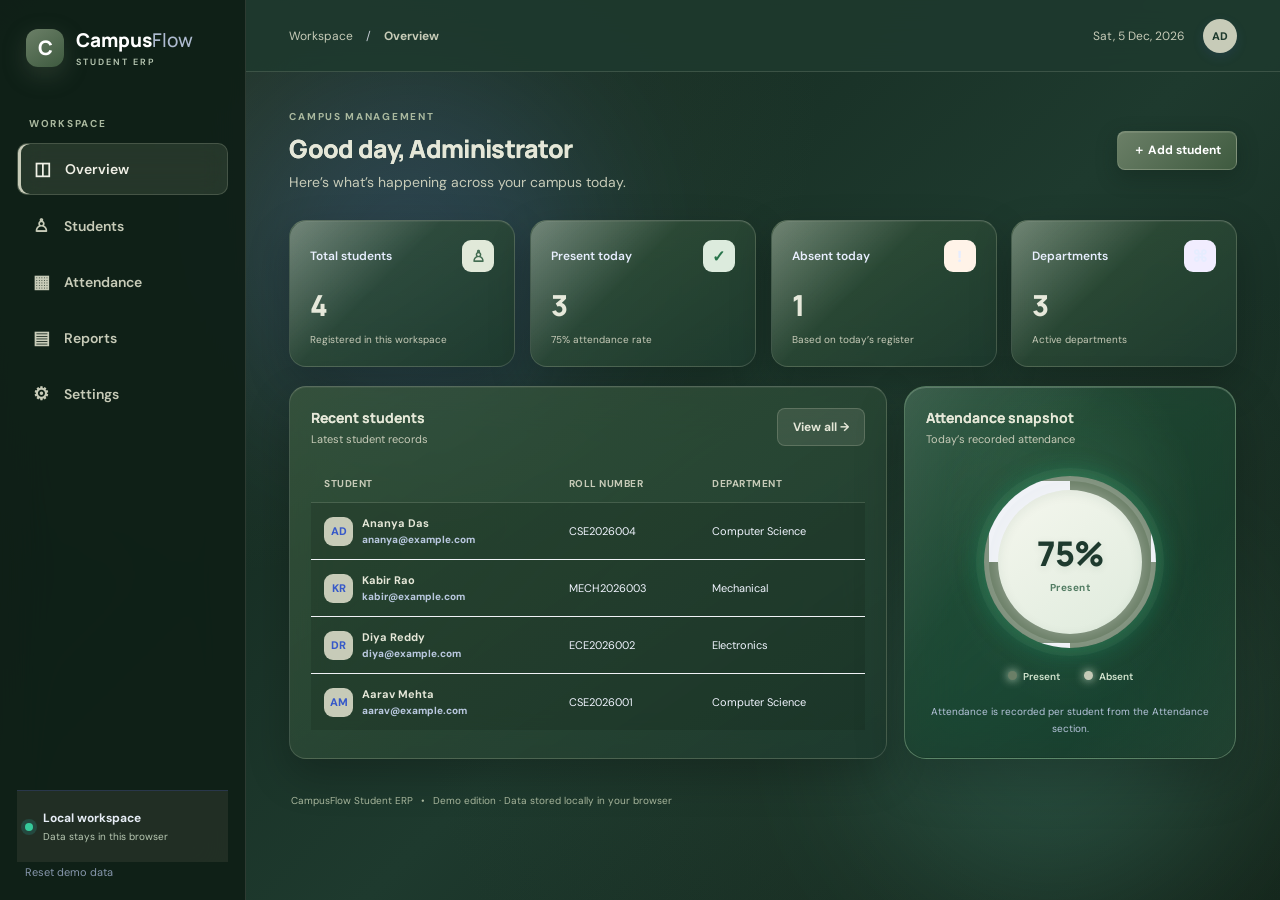
==== commit dd7f1d94: "Integrate workspace settings into CampusFlow" ====
--- a/index.html
+++ b/index.html
@@ -11,7 +11,7 @@
 <button class="nav-link active" data-view="overview"><span>◫</span> Overview</button>
 <button class="nav-link" data-view="students"><span>♙</span> Students</button>
 <button class="nav-link" data-view="attendance"><span>▦</span> Attendance</button>
-<button class="nav-link" data-view="reports"><span>▤</span> Reports</button></nav>
+<button class="nav-link" data-view="reports"><span>▤</span> Reports</button><button class="nav-link" data-view="settings"><span>⚙</span> Settings</button></nav>
 <div class="sidebar-bottom"><div class="secure-note"><span class="status-dot"></span><div><b>Local workspace</b><small>Data stays in this browser</small></div></div><button id="clearData" class="text-button">Reset demo data</button></div></aside>
 <main class="main-area"><header class="topbar"><button class="menu-button" id="menuButton" aria-label="Toggle menu">☰</button><div class="breadcrumb">Workspace <span>/</span> <b id="pageName">Overview</b></div><div class="top-actions"><span class="today" id="today"></span><div class="avatar">AD</div></div></header>
 <section class="page"><div class="page-heading"><div><p class="eyebrow">CAMPUS MANAGEMENT</p><h1 id="heading">Good day, Administrator</h1><p class="muted" id="subheading">Here’s what’s happening across your campus today.</p></div><button class="primary-button" id="addStudentTop">＋ Add student</button></div>
@@ -24,7 +24,7 @@
 <article class="panel"><div class="panel-heading"><div><h2>Attendance snapshot</h2><p>Today’s recorded attendance</p></div></div><div class="attendance-ring" id="attendanceRing"><div><strong id="ringValue">0%</strong><small>Present</small></div></div><div class="legend"><span><i class="legend-dot green-bg"></i>Present</span><span><i class="legend-dot orange-bg"></i>Absent</span></div><p class="helper">Attendance is recorded per student from the Attendance section.</p></article></div></section>
 <section id="view-students" class="view hidden"><div class="toolbar"><div class="search-box"><span>⌕</span><input id="studentSearch" placeholder="Search name, roll number or email…" aria-label="Search students"></div><select id="departmentFilter"><option value="">All departments</option></select><button class="secondary-button" id="exportStudents">↓ Export CSV</button><button class="primary-button" id="addStudent">＋ Add student</button></div><article class="panel"><div class="panel-heading"><div><h2>Student directory</h2><p id="studentCountLabel">0 records</p></div></div><div id="studentsTable" class="table-wrap"></div></article></section>
 <section id="view-attendance" class="view hidden"><div class="toolbar"><div><label class="field-label" for="attendanceDate">Register date</label><input type="date" id="attendanceDate"></div><div class="search-box"><span>⌕</span><input id="attendanceSearch" placeholder="Find a student…" aria-label="Search attendance"></div><button class="secondary-button" id="markAllPresent">Mark all present</button><button class="primary-button" id="saveAttendance">Save register</button></div><article class="panel"><div class="panel-heading"><div><h2>Daily attendance</h2><p>Choose each student’s status, then save the register.</p></div><span class="pill" id="attendanceSummary">0 marked</span></div><div id="attendanceTable" class="table-wrap"></div></article></section>
-<section id="view-reports" class="view hidden"><div class="toolbar"><div><label class="field-label" for="reportMonth">Report month</label><input type="month" id="reportMonth"></div><button class="secondary-button" id="exportAttendance">↓ Export attendance CSV</button><button class="secondary-button" id="backupData">↓ Backup data</button><button class="secondary-button" id="restoreDataButton">↑ Restore backup</button><input id="restoreDataFile" type="file" accept="application/json,.json" hidden></div><div class="stat-grid report-stats"><article class="stat-card"><span>Attendance records</span><strong id="reportRecords">0</strong></article><article class="stat-card"><span>Present</span><strong id="reportPresent">0</strong></article><article class="stat-card"><span>Absent</span><strong id="reportAbsent">0</strong></article><article class="stat-card"><span>Attendance rate</span><strong id="reportRate">0%</strong></article></div><article class="panel"><div class="panel-heading"><div><h2>Student-wise attendance</h2><p>Monthly attendance based on days marked present or absent</p></div></div><div id="studentAttendanceReport" class="table-wrap"></div></article><article class="panel"><div class="panel-heading"><div><h2>Department overview</h2><p>Student count by department</p></div></div><div id="departmentReport" class="department-list"></div></article></section>
-<footer>CampusFlow Student ERP <span>•</span> Demo edition · Data stored locally in your browser</footer></section></main></div>
+<section id="view-reports" class="view hidden"><div class="toolbar"><div><label class="field-label" for="reportMonth">Report month</label><input type="month" id="reportMonth"></div><button class="secondary-button" id="exportAttendance">↓ Export attendance CSV</button></div><div class="stat-grid report-stats"><article class="stat-card"><span>Attendance records</span><strong id="reportRecords">0</strong></article><article class="stat-card"><span>Present</span><strong id="reportPresent">0</strong></article><article class="stat-card"><span>Absent</span><strong id="reportAbsent">0</strong></article><article class="stat-card"><span>Attendance rate</span><strong id="reportRate">0%</strong></article></div><article class="panel"><div class="panel-heading"><div><h2>Student-wise attendance</h2><p>Monthly attendance based on days marked present or absent</p></div></div><div id="studentAttendanceReport" class="table-wrap"></div></article><article class="panel"><div class="panel-heading"><div><h2>Department overview</h2><p>Student count by department</p></div></div><div id="departmentReport" class="department-list"></div></article></section>
+<section id="view-settings" class="view hidden"><div class="settings-grid"><article class="panel settings-panel"><div class="panel-heading"><div><h2>Data management</h2><p>Back up or restore this browser workspace.</p></div></div><p class="settings-copy">Create a JSON backup containing student records and attendance, or restore a previous CampusFlow backup.</p><div class="settings-actions"><button class="primary-button" id="backupData">↓ Download backup</button><button class="secondary-button" id="restoreDataButton">↑ Restore backup</button><input id="restoreDataFile" type="file" accept="application/json,.json" hidden></div></article><article class="panel settings-panel"><div class="panel-heading"><div><h2>Storage and privacy</h2><p>Understand where your project data lives.</p></div></div><ul class="settings-list"><li>Records are stored in this browser using localStorage.</li><li>Data is not synced between devices or shared with other users.</li><li>Do not enter real or sensitive student information in this demo.</li><li>Use a backup before clearing browser data or changing devices.</li></ul><div class="settings-note"><b>Local demo workspace</b><span>No server, cloud database, or secure login is configured.</span></div></article><article class="panel settings-panel"><div class="panel-heading"><div><h2>Reset workspace</h2><p>Clear the current browser demo records.</p></div></div><p class="settings-copy">This permanently removes student records and attendance saved in this browser. Download a backup first if you may need this data.</p><button class="danger-button" id="settingsReset">Reset all local data</button></article></div></section><footer>CampusFlow Student ERP <span>•</span> Demo edition · Data stored locally in your browser</footer></section></main></div>
 <dialog id="studentDialog"><form id="studentForm" method="dialog"><div class="dialog-heading"><div><p class="eyebrow">STUDENT RECORD</p><h2 id="dialogTitle">Add student</h2></div><button type="button" class="icon-button" id="closeDialog" aria-label="Close">×</button></div><input type="hidden" id="studentId"><div class="form-grid">
-<label>Full name<input id="studentName" required maxlength="80" placeholder="e.g. Aarya Sharma"></label><label>Roll number<input id="studentRoll" required maxlength="30" placeholder="e.g. CSE2026001"></label><label>Email address<input id="studentEmail" type="email" maxlength="120" placeholder="student@example.com"></label><label>Department<input id="studentDepartment" required maxlength="60" placeholder="e.g. Computer Science"></label><label>Year<select id="studentYear"><option>1st Year</option><option>2nd Year</option><option>3rd Year</option><option>4th Year</option></select></label><label>Phone<input id="studentPhone" type="tel" maxlength="20" placeholder="+91 98765 43210"></label></div><p class="form-error" id="formError" role="alert"></p><div class="dialog-actions"><button type="button" class="secondary-button" id="cancelDialog">Cancel</button><button class="primary-button" type="submit">Save student</button></div></form></dialog><div class="toast" id="toast" role="status"></div><script src="app.js"></script></body></html>+<label>Full name<input id="studentName" required maxlength="80" placeholder="e.g. Aarya Sharma"></label><label>Roll number<input id="studentRoll" required maxlength="30" placeholder="e.g. CSE2026001"></label><label>Email address<input id="studentEmail" type="email" maxlength="120" placeholder="student@example.com"></label><label>Department<input id="studentDepartment" required maxlength="60" placeholder="e.g. Computer Science"></label><label>Year<select id="studentYear"><option>1st Year</option><option>2nd Year</option><option>3rd Year</option><option>4th Year</option></select></label><label>Phone<input id="studentPhone" type="tel" maxlength="20" placeholder="+91 98765 43210"></label></div><p class="form-error" id="formError" role="alert"></p><div class="dialog-actions"><button type="button" class="secondary-button" id="cancelDialog">Cancel</button><button class="primary-button" type="submit">Save student</button></div></form></dialog><dialog id="profileDialog"><div class="dialog-heading"><div><p class="eyebrow">STUDENT OVERVIEW</p><h2 id="profileName">Student profile</h2></div><button type="button" class="icon-button" id="closeProfile" aria-label="Close">×</button></div><div id="profileContent" class="profile-content"></div><div class="dialog-actions"><button type="button" class="secondary-button" id="closeProfileBottom">Close</button><button type="button" class="primary-button" id="editFromProfile">Edit student</button></div></dialog><div class="toast" id="toast" role="status"></div><script src="app.js"></script></body></html>
--- a/styles.css
+++ b/styles.css
@@ -1035,3 +1035,99 @@
 
 /* End CampusFlow final visual layer */
 
+
+/* CampusFlow profile details and small-screen usability */
+.row-actions { display:flex; flex-wrap:wrap; gap:6px; }
+.row-actions .small-action { white-space:nowrap; }
+#profileDialog { width:min(560px,calc(100% - 28px)); max-width:560px; max-height:85vh; overflow:auto; padding:24px; }
+.profile-content { margin:18px 0; }
+.profile-identity { display:flex; align-items:center; gap:14px; padding:16px; border:1px solid var(--cf-border); border-radius:14px; background:rgba(163,184,153,.08); }
+.profile-avatar { width:54px; height:54px; display:grid; place-items:center; flex:none; border-radius:16px; background:#E1E9D9; color:#315B45; font-weight:800; font-size:18px; }
+.profile-identity div { display:grid; gap:5px; }
+.profile-identity strong { color:#F2F0E6; }
+.profile-identity span:not(.profile-avatar) { color:#BDCEBD; font-size:13px; }
+.profile-grid { display:grid; grid-template-columns:repeat(2,minmax(0,1fr)); gap:10px; margin-top:14px; }
+.profile-grid div { min-width:0; padding:13px; border:1px solid var(--cf-border); border-radius:12px; background:rgba(255,255,255,.035); }
+.profile-grid small,.profile-grid b { display:block; overflow-wrap:anywhere; }
+.profile-grid small { color:#BDCEBD; margin-bottom:6px; }
+.profile-grid b { color:#F2F0E6; font-size:14px; }
+.profile-history-title { margin:20px 0 10px; color:#F2F0E6; }
+.profile-history { display:grid; gap:7px; }
+.profile-history div { display:flex; justify-content:space-between; align-items:center; gap:12px; padding:9px 11px; border-radius:9px; background:rgba(255,255,255,.04); color:#EAF0E7; }
+.attendance-status { font-size:12px; }
+.attendance-status.is-present { color:#8DDBA7; }
+.attendance-status.is-absent { color:#F1B17C; }
+@media (max-width:760px) {
+ .page { padding:18px 14px 28px !important; }
+ .page-heading { align-items:flex-start; gap:12px; flex-wrap:wrap; }
+ .page-heading > div { min-width:0; }
+ .page-heading h1 { font-size:clamp(23px,6vw,32px); }
+ .toolbar { display:flex; flex-wrap:wrap; gap:10px; }
+ .toolbar > * { min-width:0; max-width:100%; }
+ .toolbar .search-box { flex:1 1 100%; }
+ .toolbar button { flex:1 1 auto; }
+ .table-wrap { width:100%; overflow-x:auto; -webkit-overflow-scrolling:touch; }
+ .table-wrap table { min-width:620px; }
+ .stat-grid { grid-template-columns:repeat(2,minmax(0,1fr)) !important; gap:10px; }
+ .content-grid { grid-template-columns:1fr !important; }
+ .topbar { gap:10px; padding-inline:14px; }
+ .today { font-size:11px; }
+ #profileDialog { padding:18px; }
+}
+@media (max-width:420px) {
+ .stat-grid { grid-template-columns:1fr 1fr !important; }
+ .stat-card { padding:13px !important; }
+ .stat-card strong { font-size:25px !important; }
+ .profile-grid { grid-template-columns:1fr; }
+ .page-heading > .primary-button { width:100%; }
+}
+
+
+/* CAMPUSFLOW OFFICIAL PALETTE — applied globally */
+:root{--cf-bg:#0F1F17;--cf-deep:#1E3A2E;--cf-forest:#3E5A3F;--cf-leaf:#6B7F67;--cf-sage:#C7CBB8;--cf-text:#C7CBB8;--cf-muted:#B5BEA9;--cf-border:rgba(199,203,184,.20);--ink:#C7CBB8;--muted:#B5BEA9;--line:rgba(199,203,184,.16);--canvas:#0F1F17;--navy:#0F1F17;--blue:#6B7F67;--green:#6B7F67}
+html,body{background-color:#0F1F17!important;color:#C7CBB8!important}
+body{background:radial-gradient(ellipse at 12% 12%,rgba(107,127,103,.22),transparent 42%),radial-gradient(ellipse at 88% 82%,rgba(62,90,63,.22),transparent 44%),linear-gradient(135deg,#0F1F17 0%,#1E3A2E 58%,#0F1F17 100%)!important;background-attachment:fixed!important}
+.sidebar{background:rgba(15,31,23,.94)!important;border-right:1px solid rgba(199,203,184,.16)!important}
+.brand-mark{background:linear-gradient(145deg,#6B7F67,#3E5A3F)!important;box-shadow:0 8px 24px rgba(107,127,103,.28)!important}
+.topbar{background:rgba(30,58,46,.88)!important;border-bottom:1px solid rgba(199,203,184,.18)!important}
+.breadcrumb,.breadcrumb b,.today{color:#C7CBB8!important}
+.avatar,.student-initial,.profile-avatar{background:#C7CBB8!important;color:#1E3A2E!important;-webkit-text-fill-color:#1E3A2E!important}
+.page-heading h1,h1,h2,.panel-heading h2,.stat-card strong,.student-cell b,td,.profile-identity strong,.profile-grid b,.profile-history-title,.dialog-heading h2{color:#E5E7D8!important;-webkit-text-fill-color:#E5E7D8!important}
+.eyebrow,.nav-label,footer{color:#AAB99F!important}
+.muted,.panel-heading p,.stat-card small,.helper,.profile-grid small{color:#C7CBB8!important}
+.panel,.stat-card,.card,.dashboard-card,.feature-card{background:linear-gradient(145deg,rgba(62,90,63,.72),rgba(30,58,46,.94))!important;border:1px solid rgba(199,203,184,.20)!important;border-top-color:rgba(199,203,184,.30)!important;box-shadow:0 16px 42px rgba(0,0,0,.24),inset 0 1px 0 rgba(199,203,184,.08)!important}
+.panel:hover,.stat-card:hover,.card:hover{border-color:rgba(199,203,184,.42)!important;box-shadow:0 22px 46px rgba(0,0,0,.30),0 0 22px rgba(107,127,103,.18)!important}
+.nav-link{color:#C7CBB8!important}
+.nav-link:hover,.nav-link.active{background:rgba(107,127,103,.25)!important;border-color:rgba(199,203,184,.20)!important;color:#F0F0E6!important}
+.nav-link.active{box-shadow:inset 3px 0 #C7CBB8!important}
+.primary-button{background:linear-gradient(135deg,#6B7F67,#3E5A3F)!important;border:1px solid rgba(199,203,184,.28)!important;color:#fff!important;box-shadow:0 7px 20px rgba(15,31,23,.34),inset 0 1px 0 rgba(199,203,184,.16)!important}
+.primary-button:hover{filter:brightness(1.12)}
+.secondary-button,.quiet-button,.small-action{background:rgba(199,203,184,.13)!important;color:#E5E7D8!important;border:1px solid rgba(199,203,184,.24)!important}
+.small-action.danger{background:rgba(160,75,61,.18)!important;color:#F2B7A8!important;border-color:rgba(242,183,168,.25)!important}
+.search-box,.toolbar select,.toolbar input[type=date],.toolbar input[type=month],input,select,textarea,.form-grid input,.form-grid select{background:#C7CBB8!important;color:#1E3A2E!important;border-color:#6B7F67!important}
+.search-box input{background:transparent!important;color:#1E3A2E!important}
+input::placeholder{color:#596A55!important}
+th{color:#C7CBB8!important;border-color:rgba(199,203,184,.18)!important}
+td,tbody td *,.student-cell b{color:#E5E7D8!important}
+tbody tr,table tbody tr{background:rgba(15,31,23,.20)!important}
+tbody tr:hover,table tbody tr:hover{background:rgba(107,127,103,.20)!important}
+.pill{background:rgba(107,127,103,.24)!important;color:#DCE6D3!important}
+.attendance-ring{filter:drop-shadow(0 8px 18px rgba(107,127,103,.18))}
+.attendance-ring:before{background:#C7CBB8!important}
+.attendance-ring strong,#ringValue{color:#1E3A2E!important;-webkit-text-fill-color:#1E3A2E!important}
+.attendance-ring small{color:#3E5A3F!important}
+.green-bg{background:#6B7F67!important}.orange-bg{background:#C7CBB8!important}
+dialog{background:linear-gradient(145deg,#1E3A2E,#0F1F17)!important;color:#E5E7D8!important;border:1px solid rgba(199,203,184,.25)!important}
+.dialog-heading h2,.profile-identity strong,.profile-grid b,.profile-history-title{color:#E5E7D8!important}
+.icon-button{background:rgba(199,203,184,.16)!important;color:#E5E7D8!important}
+.profile-identity,.profile-grid div,.profile-history div{background:rgba(15,31,23,.32)!important;border-color:rgba(199,203,184,.18)!important}
+.toast{background:#0F1F17!important;border:1px solid rgba(199,203,184,.22)}
+::-webkit-scrollbar-track{background:#0F1F17!important}
+::-webkit-scrollbar-thumb{background:linear-gradient(#6B7F67,#3E5A3F)!important}
+::selection{background:#6B7F67!important;color:#fff!important}
+@media(prefers-reduced-motion:reduce){*,*::before,*::after{animation-duration:.01ms!important;transition-duration:.01ms!important}}
+/* End official forest palette */
+
+/* Sixth palette tone: charcoal for restrained secondary surfaces */
+:root{--cf-charcoal:#3D4337}
+.secure-note,.department-row .bar-track{background-color:rgba(61,67,55,.42)}
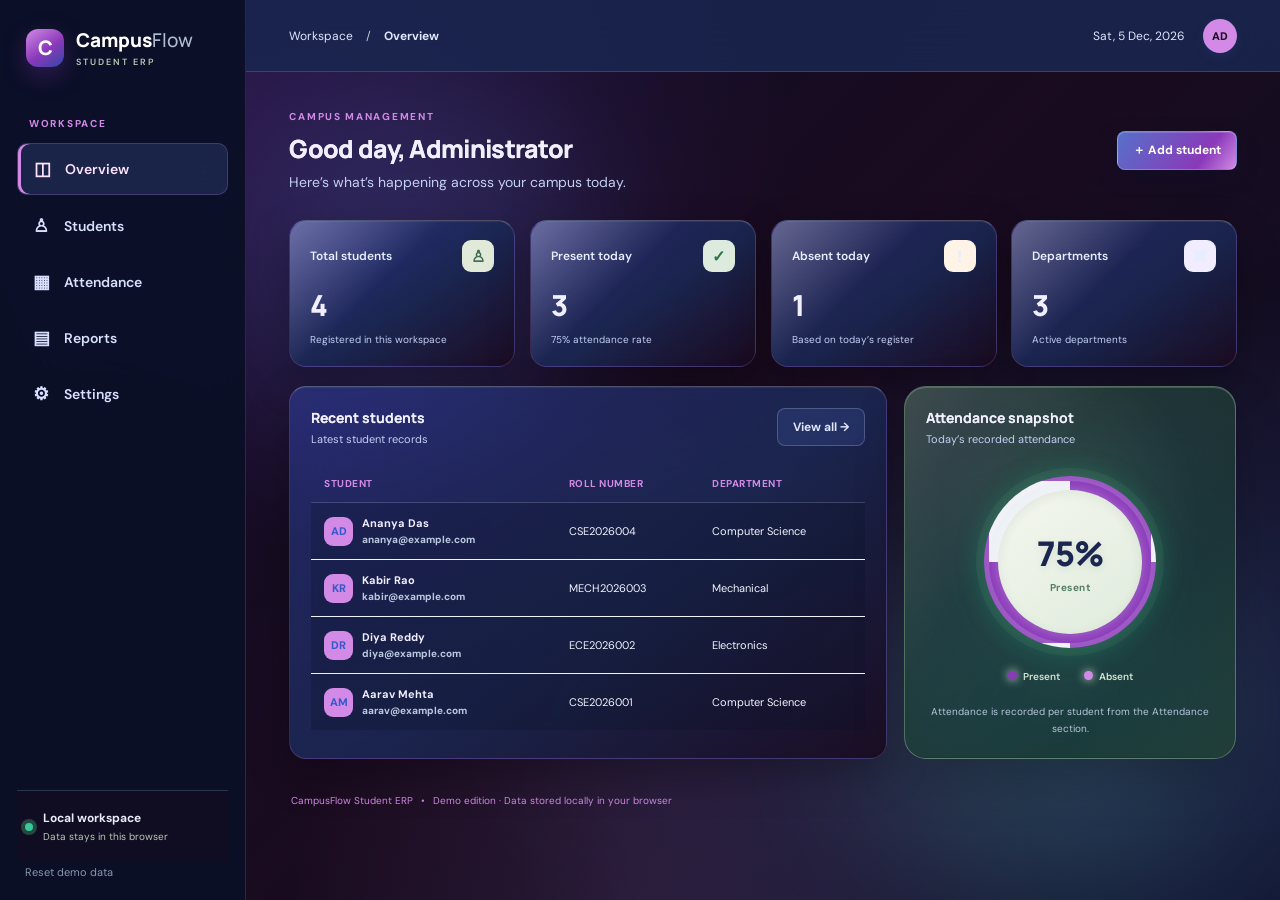
==== commit f51d9c21: "Update browser theme color to night palette" ====
--- a/index.html
+++ b/index.html
@@ -1,7 +1,7 @@
 <!doctype html>
 <html lang="en"><head>
 <meta charset="UTF-8"><meta name="viewport" content="width=device-width,initial-scale=1">
-<meta name="theme-color" content="#111c2d"><title>CampusFlow — Student ERP</title>
+<meta name="theme-color" content="#0B0F2D"><title>CampusFlow — Student ERP</title>
 <link rel="preconnect" href="https://fonts.googleapis.com"><link rel="preconnect" href="https://fonts.gstatic.com" crossorigin>
 <link href="https://fonts.googleapis.com/css2?family=DM+Sans:wght@400;500;600;700&family=Manrope:wght@500;600;700;800&display=swap" rel="stylesheet">
 <link rel="stylesheet" href="styles.css"></head><body>
--- a/styles.css
+++ b/styles.css
@@ -1131,3 +1131,62 @@
 /* Sixth palette tone: charcoal for restrained secondary surfaces */
 :root{--cf-charcoal:#3D4337}
 .secure-note,.department-row .bar-track{background-color:rgba(61,67,55,.42)}
+
+/* Settings view */
+.settings-grid{display:grid;grid-template-columns:repeat(2,minmax(0,1fr));gap:16px;align-items:start}.settings-panel{margin:0}.settings-copy{color:var(--cf-sage);line-height:1.7;font-size:13px;margin:0 0 17px}.settings-actions{display:flex;flex-wrap:wrap;gap:10px}.settings-list{padding-left:20px;margin:0 0 18px;color:#C7CBB8;line-height:1.9;font-size:13px}.settings-note{display:grid;gap:5px;padding:13px;border:1px solid var(--cf-border);border-radius:10px;background:rgba(61,67,55,.28)}.settings-note b{color:#E5E7D8}.settings-note span{color:#C7CBB8;font-size:12px}.danger-button{padding:10px 15px;border:1px solid rgba(242,183,168,.35);border-radius:8px;background:rgba(160,75,61,.2);color:#F2B7A8;font-weight:700;font-size:12px}@media(max-width:760px){.settings-grid{grid-template-columns:1fr}}
+
+
+/* Combined palette: Midnight Blue + Starry Night + Night Sakura */
+:root{
+ --cf-bg:#0B0F2D;--cf-deep:#0B1026;--cf-panel:#1A264F;--cf-blue:#3247A8;
+ --cf-violet:#8A39B9;--cf-pink:#D28AE6;--cf-ice:#E0E7FF;--cf-soft:#FFE3FF;
+ --cf-text:#E0E7FF;--cf-muted:#B9C5F2;--cf-border:rgba(210,138,230,.22);
+ --ink:#E0E7FF;--muted:#B9C5F2;--line:rgba(224,231,255,.15);--canvas:#0B0F2D;
+ --navy:#0B1026;--blue:#5671C9;--green:#8A39B9;
+}
+html,body{background-color:#0B0F2D!important;color:#E0E7FF!important}
+body{background:radial-gradient(ellipse at 12% 12%,rgba(138,57,185,.24),transparent 40%),radial-gradient(ellipse at 88% 78%,rgba(86,113,201,.22),transparent 42%),radial-gradient(ellipse at 52% 105%,rgba(210,138,230,.12),transparent 40%),linear-gradient(135deg,#0B0F2D 0%,#1A0B1F 52%,#0B1026 100%)!important;background-attachment:fixed!important}
+.sidebar{background:rgba(11,16,38,.96)!important;border-right:1px solid rgba(210,138,230,.18)!important}
+.brand-mark{background:linear-gradient(145deg,#D28AE6,#8A39B9 55%,#3247A8)!important;box-shadow:0 8px 24px rgba(138,57,185,.32)!important}
+.topbar{background:rgba(26,38,79,.88)!important;border-bottom:1px solid rgba(224,231,255,.16)!important;backdrop-filter:blur(18px)}
+.breadcrumb,.breadcrumb b,.today{color:#E0E7FF!important}
+.avatar,.student-initial,.profile-avatar{background:#D28AE6!important;color:#1A0B1F!important;-webkit-text-fill-color:#1A0B1F!important}
+.page-heading h1,h1,h2,.panel-heading h2,.stat-card strong,.student-cell b,td,.profile-identity strong,.profile-grid b,.profile-history-title,.dialog-heading h2{color:#F1EEFF!important;-webkit-text-fill-color:#F1EEFF!important}
+.eyebrow,.nav-label,footer{color:#D28AE6!important}
+.muted,.panel-heading p,.stat-card small,.helper,.profile-grid small{color:#C4CFF4!important}
+.panel,.stat-card,.card,.dashboard-card,.feature-card{background:linear-gradient(145deg,rgba(50,71,168,.48),rgba(26,38,79,.94) 55%,rgba(26,11,31,.90))!important;border:1px solid rgba(210,138,230,.20)!important;border-top-color:rgba(224,231,255,.27)!important;box-shadow:0 16px 42px rgba(0,0,0,.28),inset 0 1px 0 rgba(224,231,255,.08)!important}
+.panel:hover,.stat-card:hover,.card:hover{border-color:rgba(210,138,230,.48)!important;box-shadow:0 22px 46px rgba(0,0,0,.34),0 0 24px rgba(138,57,185,.20)!important}
+.nav-link{color:#D9DFFF!important}
+.nav-link:hover,.nav-link.active{background:rgba(86,113,201,.22)!important;border-color:rgba(210,138,230,.22)!important;color:#FFE3FF!important}
+.nav-link.active{box-shadow:inset 3px 0 #D28AE6!important}
+.primary-button{background:linear-gradient(125deg,#5671C9,#8A39B9 72%,#D28AE6)!important;border:1px solid rgba(224,231,255,.25)!important;color:#fff!important;box-shadow:0 7px 20px rgba(11,15,45,.42),inset 0 1px 0 rgba(255,255,255,.16)!important}
+.primary-button:hover{filter:brightness(1.13)}
+.secondary-button,.quiet-button,.small-action{background:rgba(86,113,201,.18)!important;color:#E0E7FF!important;border:1px solid rgba(224,231,255,.22)!important}
+.small-action.danger,.danger-button{background:rgba(160,54,93,.20)!important;color:#FFE3FF!important;border-color:rgba(255,227,255,.25)!important}
+.search-box,.toolbar select,.toolbar input[type=date],.toolbar input[type=month],input,select,textarea,.form-grid input,.form-grid select{background:#E0E7FF!important;color:#1A0B1F!important;border-color:#8A39B9!important}
+.search-box input{background:transparent!important;color:#1A0B1F!important}
+input::placeholder{color:#59648F!important}
+th{color:#D28AE6!important;border-color:rgba(224,231,255,.18)!important}
+td,tbody td *,.student-cell b{color:#F1EEFF!important}
+tbody tr,table tbody tr{background:rgba(11,16,38,.25)!important}
+tbody tr:hover,table tbody tr:hover{background:rgba(86,113,201,.20)!important}
+.pill{background:rgba(138,57,185,.25)!important;color:#FFE3FF!important}
+.attendance-ring{filter:drop-shadow(0 8px 18px rgba(138,57,185,.22))}
+.attendance-ring:before{background:#E0E7FF!important}
+.attendance-ring strong,#ringValue{color:#1A264F!important;-webkit-text-fill-color:#1A264F!important}
+.attendance-ring small{color:#3247A8!important}
+.green-bg{background:#8A39B9!important}.orange-bg{background:#D28AE6!important}
+dialog{background:linear-gradient(145deg,#1A264F,#1A0B1F 78%,#0B0F2D)!important;color:#F1EEFF!important;border:1px solid rgba(210,138,230,.30)!important}
+.dialog-heading h2,.profile-identity strong,.profile-grid b,.profile-history-title{color:#F1EEFF!important}
+.icon-button{background:rgba(210,138,230,.16)!important;color:#FFE3FF!important}
+.profile-identity,.profile-grid div,.profile-history div{background:rgba(11,16,38,.38)!important;border-color:rgba(224,231,255,.17)!important}
+.toast{background:#0B1026!important;border:1px solid rgba(210,138,230,.28)!important;color:#FFE3FF!important}
+.settings-copy,.settings-list{color:#D4D9F6!important}
+.settings-note{background:rgba(26,11,31,.38)!important;border-color:rgba(210,138,230,.22)!important}
+.settings-note b{color:#FFE3FF!important}.settings-note span{color:#D4D9F6!important}
+.secure-note,.department-row .bar-track{background-color:rgba(26,11,31,.42)!important}
+::-webkit-scrollbar-track{background:#0B0F2D!important}
+::-webkit-scrollbar-thumb{background:linear-gradient(#D28AE6,#8A39B9,#3247A8)!important}
+::selection{background:#8A39B9!important;color:#FFE3FF!important}
+@media(prefers-reduced-motion:reduce){*,*::before,*::after{animation-duration:.01ms!important;transition-duration:.01ms!important}}
+/* End combined night-sky palette */
